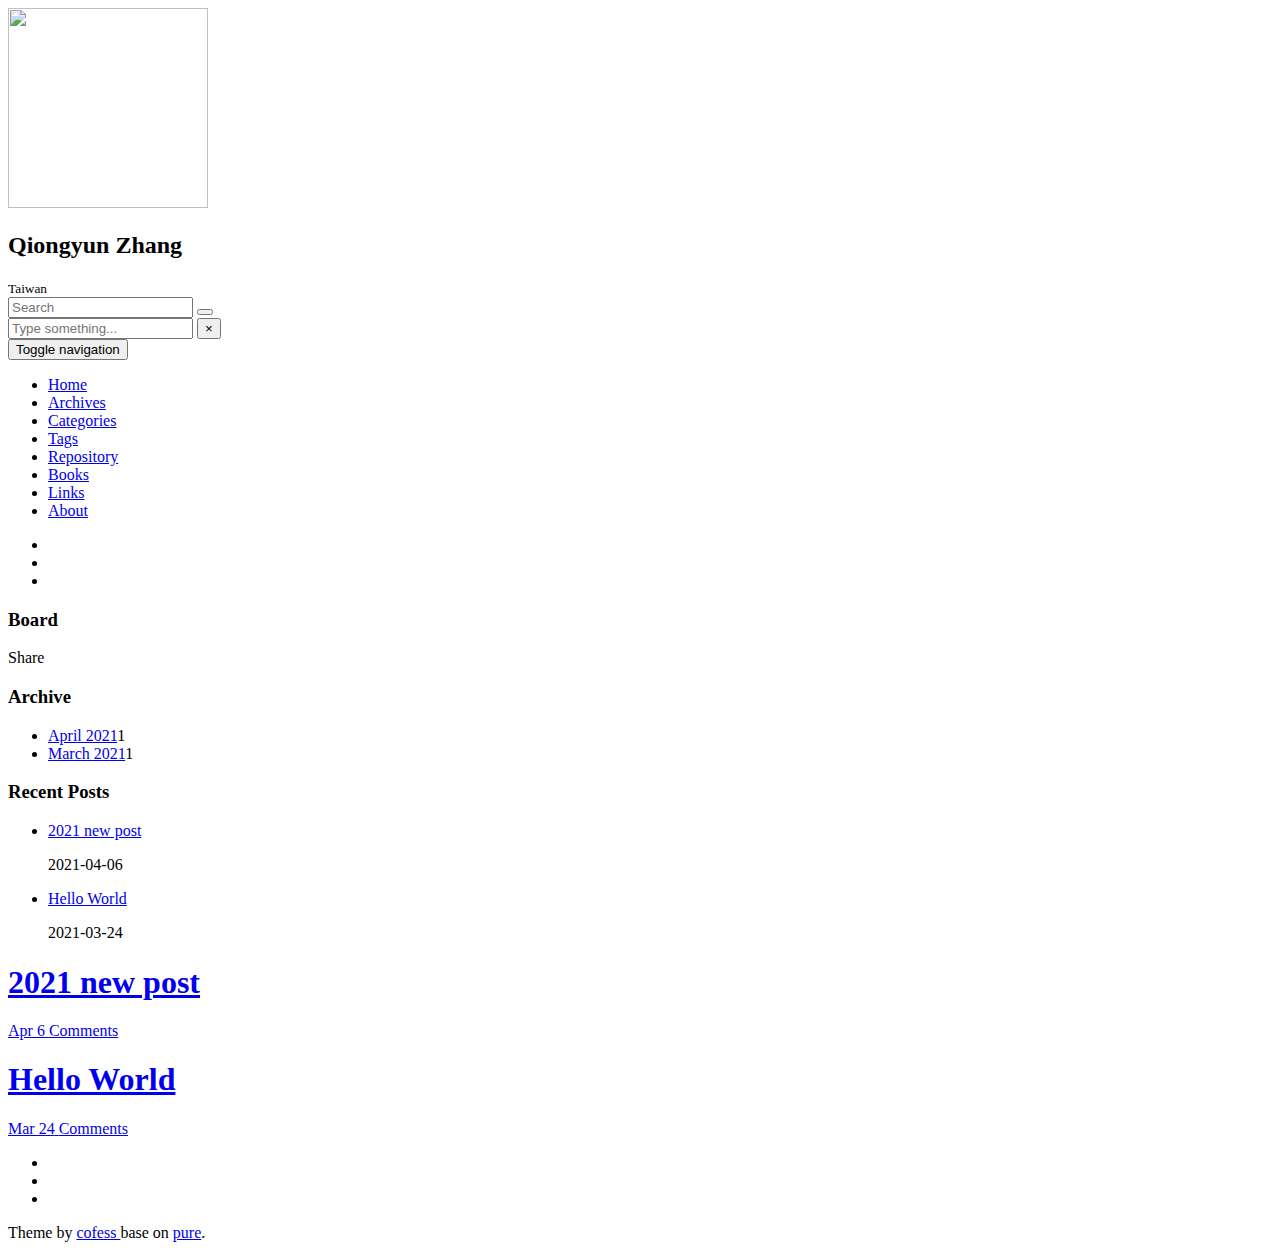
==== index.html @ cc6e1103 "Site updated: 2021-04-06 17:53:19" ====
<!DOCTYPE html>
<html lang=en>
<head>
  <meta charset="utf-8">
  
  <meta http-equiv="X-UA-Compatible" content="IE=edge,chrome=1">
  <meta name="viewport" content="width=device-width, initial-scale=1, maximum-scale=1, minimum-scale=1, user-scalable=no, minimal-ui">
  <meta name="renderer" content="webkit">
  <meta http-equiv="Cache-Control" content="no-transform" />
  <meta http-equiv="Cache-Control" content="no-siteapp" />
  <meta name="apple-mobile-web-app-capable" content="yes">
  <meta name="apple-mobile-web-app-status-bar-style" content="black">
  <meta name="format-detection" content="telephone=no,email=no,adress=no">
  <!-- Color theme for statusbar -->
  <meta name="theme-color" content="#000000" />
  <!-- 强制页面在当前窗口以独立页面显示,防止别人在框架里调用页面 -->
  <meta http-equiv="window-target" content="_top" />
  
  
  <title>hexo</title>
  <meta property="og:type" content="website">
<meta property="og:title" content="Hexo">
<meta property="og:url" content="https://github.com/Todoorno/Todoorno.github.io/index.html">
<meta property="og:site_name" content="Hexo">
<meta property="og:locale" content="en_US">
<meta property="article:author" content="John Doe">
<meta name="twitter:card" content="summary">
  <!-- Canonical links -->
  <link rel="canonical" href="https://github.com/Todoorno/Todoorno.github.io/index.html">
  
    <link rel="alternate" href="/atom.xml" title="Hexo" type="application/atom+xml">
  
  
    <link rel="icon" href="/favicon.png" type="image/x-icon">
  
  
<link rel="stylesheet" href="/Todoorno/Todoorno.github.io/css/style.css">

  
  
  
  
<meta name="generator" content="Hexo 5.4.0"></head>


<body class="main-center" itemscope itemtype="http://schema.org/WebPage">
  <header class="header" itemscope itemtype="http://schema.org/WPHeader">
  <div class="slimContent">
    <div class="navbar-header">
      
      
      <div class="profile-block text-center">
        <a id="avatar" href="https://github.com/Todoorno" target="_blank">
          <img class="img-circle img-rotate" src="/Todoorno/Todoorno.github.io/images/avatar.jpg" width="200" height="200">
        </a>
        <h2 id="name" class="hidden-xs hidden-sm">Qiongyun Zhang</h2>
        <h3 id="title" class="hidden-xs hidden-sm hidden-md"></h3>
        <small id="location" class="text-muted hidden-xs hidden-sm"><i class="icon icon-map-marker"></i> Taiwan</small>
      </div>
      
      <div class="search" id="search-form-wrap">

    <form class="search-form sidebar-form">
        <div class="input-group">
            <input type="text" class="search-form-input form-control" placeholder="Search" />
            <span class="input-group-btn">
                <button type="submit" class="search-form-submit btn btn-flat" onclick="return false;"><i class="icon icon-search"></i></button>
            </span>
        </div>
    </form>
    <div class="ins-search">
  <div class="ins-search-mask"></div>
  <div class="ins-search-container">
    <div class="ins-input-wrapper">
      <input type="text" class="ins-search-input" placeholder="Type something..." x-webkit-speech />
      <button type="button" class="close ins-close ins-selectable" data-dismiss="modal" aria-label="Close"><span aria-hidden="true">×</span></button>
    </div>
    <div class="ins-section-wrapper">
      <div class="ins-section-container"></div>
    </div>
  </div>
</div>


</div>
      <button class="navbar-toggle collapsed" type="button" data-toggle="collapse" data-target="#main-navbar" aria-controls="main-navbar" aria-expanded="false">
        <span class="sr-only">Toggle navigation</span>
        <span class="icon-bar"></span>
        <span class="icon-bar"></span>
        <span class="icon-bar"></span>
      </button>
    </div>
    <nav id="main-navbar" class="collapse navbar-collapse" itemscope itemtype="http://schema.org/SiteNavigationElement" role="navigation">
      <ul class="nav navbar-nav main-nav ">
        
        
        <li class="menu-item menu-item-home">
          <a href="/Todoorno/Todoorno.github.io/.">
            
            <i class="icon icon-home-fill"></i>
            
            <span class="menu-title">Home</span>
          </a>
        </li>
        
        
        <li class="menu-item menu-item-archives">
          <a href="/Todoorno/Todoorno.github.io/archives">
            
            <i class="icon icon-archives-fill"></i>
            
            <span class="menu-title">Archives</span>
          </a>
        </li>
        
        
        <li class="menu-item menu-item-categories">
          <a href="/Todoorno/Todoorno.github.io/categories">
            
            <i class="icon icon-folder"></i>
            
            <span class="menu-title">Categories</span>
          </a>
        </li>
        
        
        <li class="menu-item menu-item-tags">
          <a href="/Todoorno/Todoorno.github.io/tags">
            
            <i class="icon icon-tags"></i>
            
            <span class="menu-title">Tags</span>
          </a>
        </li>
        
        
        <li class="menu-item menu-item-repository">
          <a href="/Todoorno/Todoorno.github.io/repository">
            
            <i class="icon icon-project"></i>
            
            <span class="menu-title">Repository</span>
          </a>
        </li>
        
        
        <li class="menu-item menu-item-books">
          <a href="/Todoorno/Todoorno.github.io/books">
            
            <i class="icon icon-book-fill"></i>
            
            <span class="menu-title">Books</span>
          </a>
        </li>
        
        
        <li class="menu-item menu-item-links">
          <a href="/Todoorno/Todoorno.github.io/links">
            
            <i class="icon icon-friendship"></i>
            
            <span class="menu-title">Links</span>
          </a>
        </li>
        
        
        <li class="menu-item menu-item-about">
          <a href="/Todoorno/Todoorno.github.io/about">
            
            <i class="icon icon-cup-fill"></i>
            
            <span class="menu-title">About</span>
          </a>
        </li>
        
      </ul>
      
	
    <ul class="social-links">
    	
        <li><a href="https://github.com/Todoorno" target="_blank" title="Github" data-toggle=tooltip data-placement=top><i class="icon icon-github"></i></a></li>
        
        <li><a href="https://twitter.com" target="_blank" title="Twitter" data-toggle=tooltip data-placement=top><i class="icon icon-twitter"></i></a></li>
        
        <li><a href="/Todoorno/Todoorno.github.io/atom.xml" target="_blank" title="Rss" data-toggle=tooltip data-placement=top><i class="icon icon-rss"></i></a></li>
        
    </ul>

    </nav>
  </div>
</header>

  
    <aside class="sidebar" itemscope itemtype="http://schema.org/WPSideBar">
  <div class="slimContent">
    
      <div class="widget">
    <h3 class="widget-title">Board</h3>
    <div class="widget-body">
        <div id="board">
            <div class="content">
                <p>Share</p>
            </div>
        </div>
    </div>
</div>

    
      

    
      

    
      
    
      
  <div class="widget">
    <h3 class="widget-title">Archive</h3>
    <div class="widget-body">
      <ul class="archive-list"><li class="archive-list-item"><a class="archive-list-link" href="/Todoorno/Todoorno.github.io/archives/2021/04/">April 2021</a><span class="archive-list-count">1</span></li><li class="archive-list-item"><a class="archive-list-link" href="/Todoorno/Todoorno.github.io/archives/2021/03/">March 2021</a><span class="archive-list-count">1</span></li></ul>
    </div>
  </div>


    
      
  <div class="widget">
    <h3 class="widget-title">Recent Posts</h3>
    <div class="widget-body">
      <ul class="recent-post-list list-unstyled no-thumbnail">
        
          <li>
            
            <div class="item-inner">
              <p class="item-category">
                
              </p>
              <p class="item-title">
                <a href="/Todoorno/Todoorno.github.io/2021/04/06/2021-new-post/" class="title">2021 new post</a>
              </p>
              <p class="item-date">
                <time datetime="2021-04-06T09:10:55.000Z" itemprop="datePublished">2021-04-06</time>
              </p>
            </div>
          </li>
          
          <li>
            
            <div class="item-inner">
              <p class="item-category">
                
              </p>
              <p class="item-title">
                <a href="/Todoorno/Todoorno.github.io/2021/03/24/hello-world/" class="title">Hello World</a>
              </p>
              <p class="item-date">
                <time datetime="2021-03-24T08:56:22.439Z" itemprop="datePublished">2021-03-24</time>
              </p>
            </div>
          </li>
          
      </ul>
    </div>
  </div>
  

    
  </div>
</aside>

  
  <main class="main" role="main">
  
  <div class="content article-list">
    
      <article class="article article-type-post" itemscope itemtype="http://schema.org/BlogPosting">
  <div class="article-header">
    
  
    <h1 itemprop="name">
      <a class="article-title" href="/Todoorno/Todoorno.github.io/2021/04/06/2021-new-post/">2021 new post</a>
    </h1>
  

  </div>
  
  <p class="article-meta">
    <span class="article-date">
    <i class="icon icon-calendar-check"></i>
	<a href="/Todoorno/Todoorno.github.io/2021/04/06/2021-new-post/" class="article-date">
	  <time datetime="2021-04-06T09:10:55.000Z" itemprop="datePublished">Apr 6</time>
	</a>
</span>
    
    

    <span class="post-comment"><i class="icon icon-comment"></i> <a href="/Todoorno/Todoorno.github.io/2021/04/06/2021-new-post/#comments" class="article-comment-link">Comments</a></span>
    
  </p>
</article>

    
      <article class="article article-type-post" itemscope itemtype="http://schema.org/BlogPosting">
  <div class="article-header">
    
  
    <h1 itemprop="name">
      <a class="article-title" href="/Todoorno/Todoorno.github.io/2021/03/24/hello-world/">Hello World</a>
    </h1>
  

  </div>
  
  <p class="article-meta">
    <span class="article-date">
    <i class="icon icon-calendar-check"></i>
	<a href="/Todoorno/Todoorno.github.io/2021/03/24/hello-world/" class="article-date">
	  <time datetime="2021-03-24T08:56:22.439Z" itemprop="datePublished">Mar 24</time>
	</a>
</span>
    
    

    <span class="post-comment"><i class="icon icon-comment"></i> <a href="/Todoorno/Todoorno.github.io/2021/03/24/hello-world/#comments" class="article-comment-link">Comments</a></span>
    
  </p>
</article>

    
  </div>

   
</main>

  <footer class="footer" itemscope itemtype="http://schema.org/WPFooter">
	
	
    <ul class="social-links">
    	
        <li><a href="https://github.com/Todoorno" target="_blank" title="Github" data-toggle=tooltip data-placement=top><i class="icon icon-github"></i></a></li>
        
        <li><a href="https://twitter.com" target="_blank" title="Twitter" data-toggle=tooltip data-placement=top><i class="icon icon-twitter"></i></a></li>
        
        <li><a href="/Todoorno/Todoorno.github.io/atom.xml" target="_blank" title="Rss" data-toggle=tooltip data-placement=top><i class="icon icon-rss"></i></a></li>
        
    </ul>

    <div class="copyright">
    	
        <div class="publishby">
        	Theme by <a href="https://github.com/cofess" target="_blank"> cofess </a>base on <a href="https://github.com/cofess/hexo-theme-pure" target="_blank">pure</a>.
        </div>
    </div>
</footer>
  <script src="//cdn.jsdelivr.net/npm/jquery@1.12.4/dist/jquery.min.js"></script>
<script>
window.jQuery || document.write('<script src="js/jquery.min.js"><\/script>')
</script>

<script src="/Todoorno/Todoorno.github.io/js/plugin.min.js"></script>


<script src="/Todoorno/Todoorno.github.io/js/application.js"></script>


    <script>
(function (window) {
    var INSIGHT_CONFIG = {
        TRANSLATION: {
            POSTS: 'Posts',
            PAGES: 'Pages',
            CATEGORIES: 'Categories',
            TAGS: 'Tags',
            UNTITLED: '(Untitled)',
        },
        ROOT_URL: '/Todoorno/Todoorno.github.io/',
        CONTENT_URL: '/Todoorno/Todoorno.github.io/content.json',
    };
    window.INSIGHT_CONFIG = INSIGHT_CONFIG;
})(window);
</script>

<script src="/Todoorno/Todoorno.github.io/js/insight.js"></script>






   









</body>
</html>
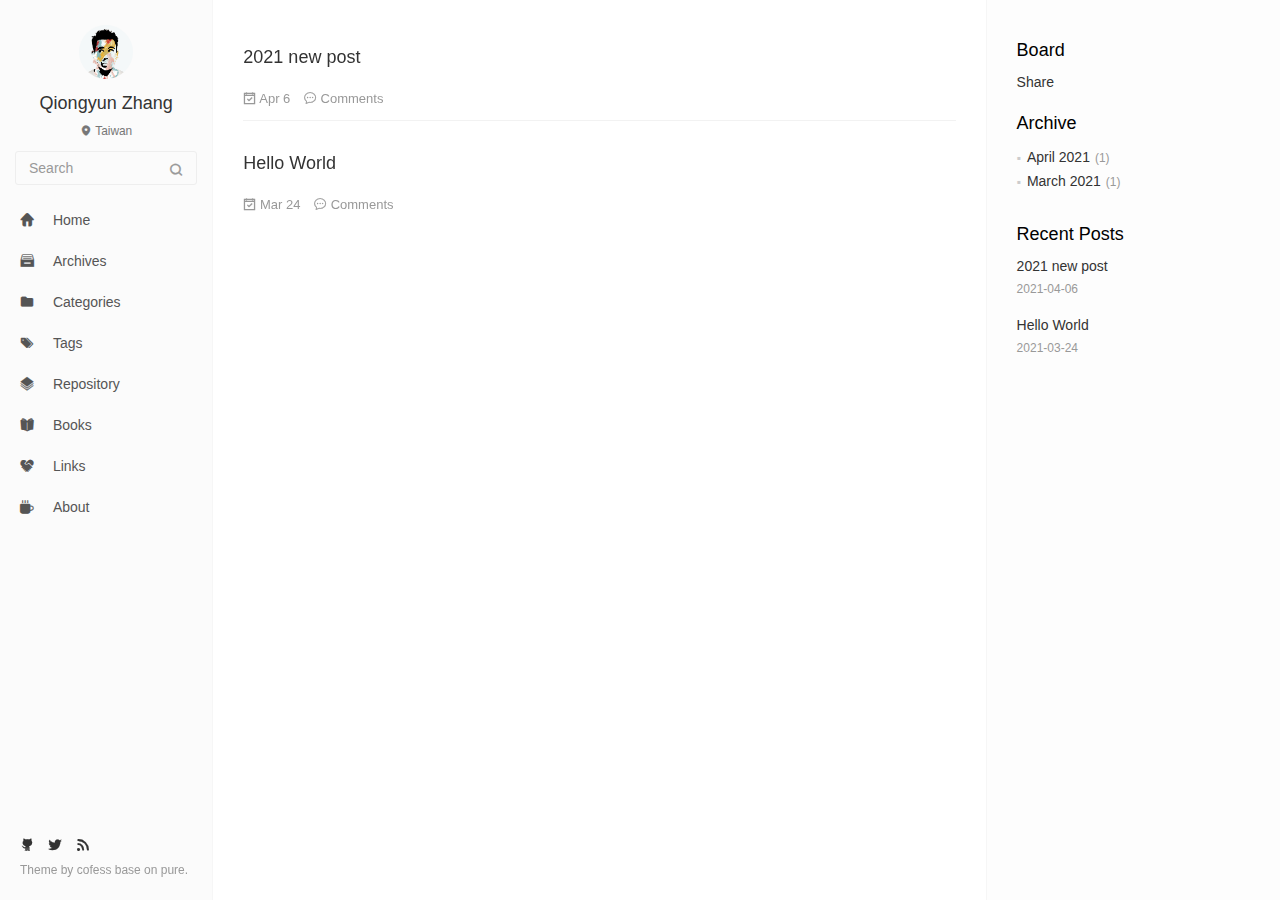
==== commit 1709afc2: "Site updated: 2021-04-06 18:18:44" ====
--- a/index.html
+++ b/index.html
@@ -20,13 +20,13 @@
   <title>hexo</title>
   <meta property="og:type" content="website">
 <meta property="og:title" content="Hexo">
-<meta property="og:url" content="https://github.com/Todoorno/Todoorno.github.io/index.html">
+<meta property="og:url" content="https://todoorno.github.io/index.html">
 <meta property="og:site_name" content="Hexo">
 <meta property="og:locale" content="en_US">
 <meta property="article:author" content="John Doe">
 <meta name="twitter:card" content="summary">
   <!-- Canonical links -->
-  <link rel="canonical" href="https://github.com/Todoorno/Todoorno.github.io/index.html">
+  <link rel="canonical" href="https://todoorno.github.io/index.html">
   
     <link rel="alternate" href="/atom.xml" title="Hexo" type="application/atom+xml">
   
@@ -34,7 +34,7 @@
     <link rel="icon" href="/favicon.png" type="image/x-icon">
   
   
-<link rel="stylesheet" href="/Todoorno/Todoorno.github.io/css/style.css">
+<link rel="stylesheet" href="/css/style.css">
 
   
   
@@ -51,7 +51,7 @@
       
       <div class="profile-block text-center">
         <a id="avatar" href="https://github.com/Todoorno" target="_blank">
-          <img class="img-circle img-rotate" src="/Todoorno/Todoorno.github.io/images/avatar.jpg" width="200" height="200">
+          <img class="img-circle img-rotate" src="/images/avatar.jpg" width="200" height="200">
         </a>
         <h2 id="name" class="hidden-xs hidden-sm">Qiongyun Zhang</h2>
         <h3 id="title" class="hidden-xs hidden-sm hidden-md"></h3>
@@ -95,7 +95,7 @@
         
         
         <li class="menu-item menu-item-home">
-          <a href="/Todoorno/Todoorno.github.io/.">
+          <a href="/.">
             
             <i class="icon icon-home-fill"></i>
             
@@ -105,7 +105,7 @@
         
         
         <li class="menu-item menu-item-archives">
-          <a href="/Todoorno/Todoorno.github.io/archives">
+          <a href="/archives">
             
             <i class="icon icon-archives-fill"></i>
             
@@ -115,7 +115,7 @@
         
         
         <li class="menu-item menu-item-categories">
-          <a href="/Todoorno/Todoorno.github.io/categories">
+          <a href="/categories">
             
             <i class="icon icon-folder"></i>
             
@@ -125,7 +125,7 @@
         
         
         <li class="menu-item menu-item-tags">
-          <a href="/Todoorno/Todoorno.github.io/tags">
+          <a href="/tags">
             
             <i class="icon icon-tags"></i>
             
@@ -135,7 +135,7 @@
         
         
         <li class="menu-item menu-item-repository">
-          <a href="/Todoorno/Todoorno.github.io/repository">
+          <a href="/repository">
             
             <i class="icon icon-project"></i>
             
@@ -145,7 +145,7 @@
         
         
         <li class="menu-item menu-item-books">
-          <a href="/Todoorno/Todoorno.github.io/books">
+          <a href="/books">
             
             <i class="icon icon-book-fill"></i>
             
@@ -155,7 +155,7 @@
         
         
         <li class="menu-item menu-item-links">
-          <a href="/Todoorno/Todoorno.github.io/links">
+          <a href="/links">
             
             <i class="icon icon-friendship"></i>
             
@@ -165,7 +165,7 @@
         
         
         <li class="menu-item menu-item-about">
-          <a href="/Todoorno/Todoorno.github.io/about">
+          <a href="/about">
             
             <i class="icon icon-cup-fill"></i>
             
@@ -182,7 +182,7 @@
         
         <li><a href="https://twitter.com" target="_blank" title="Twitter" data-toggle=tooltip data-placement=top><i class="icon icon-twitter"></i></a></li>
         
-        <li><a href="/Todoorno/Todoorno.github.io/atom.xml" target="_blank" title="Rss" data-toggle=tooltip data-placement=top><i class="icon icon-rss"></i></a></li>
+        <li><a href="/atom.xml" target="_blank" title="Rss" data-toggle=tooltip data-placement=top><i class="icon icon-rss"></i></a></li>
         
     </ul>
 
@@ -218,7 +218,7 @@
   <div class="widget">
     <h3 class="widget-title">Archive</h3>
     <div class="widget-body">
-      <ul class="archive-list"><li class="archive-list-item"><a class="archive-list-link" href="/Todoorno/Todoorno.github.io/archives/2021/04/">April 2021</a><span class="archive-list-count">1</span></li><li class="archive-list-item"><a class="archive-list-link" href="/Todoorno/Todoorno.github.io/archives/2021/03/">March 2021</a><span class="archive-list-count">1</span></li></ul>
+      <ul class="archive-list"><li class="archive-list-item"><a class="archive-list-link" href="/archives/2021/04/">April 2021</a><span class="archive-list-count">1</span></li><li class="archive-list-item"><a class="archive-list-link" href="/archives/2021/03/">March 2021</a><span class="archive-list-count">1</span></li></ul>
     </div>
   </div>
 
@@ -237,7 +237,7 @@
                 
               </p>
               <p class="item-title">
-                <a href="/Todoorno/Todoorno.github.io/2021/04/06/2021-new-post/" class="title">2021 new post</a>
+                <a href="/2021/04/06/2021-new-post/" class="title">2021 new post</a>
               </p>
               <p class="item-date">
                 <time datetime="2021-04-06T09:10:55.000Z" itemprop="datePublished">2021-04-06</time>
@@ -252,7 +252,7 @@
                 
               </p>
               <p class="item-title">
-                <a href="/Todoorno/Todoorno.github.io/2021/03/24/hello-world/" class="title">Hello World</a>
+                <a href="/2021/03/24/hello-world/" class="title">Hello World</a>
               </p>
               <p class="item-date">
                 <time datetime="2021-03-24T08:56:22.439Z" itemprop="datePublished">2021-03-24</time>
@@ -279,7 +279,7 @@
     
   
     <h1 itemprop="name">
-      <a class="article-title" href="/Todoorno/Todoorno.github.io/2021/04/06/2021-new-post/">2021 new post</a>
+      <a class="article-title" href="/2021/04/06/2021-new-post/">2021 new post</a>
     </h1>
   
 
@@ -288,14 +288,14 @@
   <p class="article-meta">
     <span class="article-date">
     <i class="icon icon-calendar-check"></i>
-	<a href="/Todoorno/Todoorno.github.io/2021/04/06/2021-new-post/" class="article-date">
+	<a href="/2021/04/06/2021-new-post/" class="article-date">
 	  <time datetime="2021-04-06T09:10:55.000Z" itemprop="datePublished">Apr 6</time>
 	</a>
 </span>
     
     
 
-    <span class="post-comment"><i class="icon icon-comment"></i> <a href="/Todoorno/Todoorno.github.io/2021/04/06/2021-new-post/#comments" class="article-comment-link">Comments</a></span>
+    <span class="post-comment"><i class="icon icon-comment"></i> <a href="/2021/04/06/2021-new-post/#comments" class="article-comment-link">Comments</a></span>
     
   </p>
 </article>
@@ -306,7 +306,7 @@
     
   
     <h1 itemprop="name">
-      <a class="article-title" href="/Todoorno/Todoorno.github.io/2021/03/24/hello-world/">Hello World</a>
+      <a class="article-title" href="/2021/03/24/hello-world/">Hello World</a>
     </h1>
   
 
@@ -315,14 +315,14 @@
   <p class="article-meta">
     <span class="article-date">
     <i class="icon icon-calendar-check"></i>
-	<a href="/Todoorno/Todoorno.github.io/2021/03/24/hello-world/" class="article-date">
+	<a href="/2021/03/24/hello-world/" class="article-date">
 	  <time datetime="2021-03-24T08:56:22.439Z" itemprop="datePublished">Mar 24</time>
 	</a>
 </span>
     
     
 
-    <span class="post-comment"><i class="icon icon-comment"></i> <a href="/Todoorno/Todoorno.github.io/2021/03/24/hello-world/#comments" class="article-comment-link">Comments</a></span>
+    <span class="post-comment"><i class="icon icon-comment"></i> <a href="/2021/03/24/hello-world/#comments" class="article-comment-link">Comments</a></span>
     
   </p>
 </article>
@@ -342,7 +342,7 @@
         
         <li><a href="https://twitter.com" target="_blank" title="Twitter" data-toggle=tooltip data-placement=top><i class="icon icon-twitter"></i></a></li>
         
-        <li><a href="/Todoorno/Todoorno.github.io/atom.xml" target="_blank" title="Rss" data-toggle=tooltip data-placement=top><i class="icon icon-rss"></i></a></li>
+        <li><a href="/atom.xml" target="_blank" title="Rss" data-toggle=tooltip data-placement=top><i class="icon icon-rss"></i></a></li>
         
     </ul>
 
@@ -358,10 +358,10 @@
 window.jQuery || document.write('<script src="js/jquery.min.js"><\/script>')
 </script>
 
-<script src="/Todoorno/Todoorno.github.io/js/plugin.min.js"></script>
-
-
-<script src="/Todoorno/Todoorno.github.io/js/application.js"></script>
+<script src="/js/plugin.min.js"></script>
+
+
+<script src="/js/application.js"></script>
 
 
     <script>
@@ -374,14 +374,14 @@
             TAGS: 'Tags',
             UNTITLED: '(Untitled)',
         },
-        ROOT_URL: '/Todoorno/Todoorno.github.io/',
-        CONTENT_URL: '/Todoorno/Todoorno.github.io/content.json',
+        ROOT_URL: '/',
+        CONTENT_URL: '/content.json',
     };
     window.INSIGHT_CONFIG = INSIGHT_CONFIG;
 })(window);
 </script>
 
-<script src="/Todoorno/Todoorno.github.io/js/insight.js"></script>
+<script src="/js/insight.js"></script>
 
 
 
--- a/css/style.css
+++ b/css/style.css
@@ -0,0 +1,9210 @@
+@charset "UTF-8";
+
+/**
+ * global variables and mixins
+ */
+
+/**
+ * font family
+ */
+
+/**
+ * 
+ */
+
+/* Mixins */
+
+/**
+ * bootstrap
+ */
+
+/*!
+ * Bootstrap v3.3.7 (http://getbootstrap.com)
+ * Copyright 2011-2016 Twitter, Inc.
+ * Licensed under MIT (https://github.com/twbs/bootstrap/blob/master/LICENSE)
+ */
+
+/*! normalize.css v3.0.3 | MIT License | github.com/necolas/normalize.css */
+
+html {
+  font-family: sans-serif;
+  -ms-text-size-adjust: 100%;
+  -webkit-text-size-adjust: 100%;
+}
+
+body {
+  margin: 0;
+}
+
+article,
+aside,
+details,
+figcaption,
+figure,
+footer,
+header,
+hgroup,
+main,
+menu,
+nav,
+section,
+summary {
+  display: block;
+}
+
+audio,
+canvas,
+progress,
+video {
+  display: inline-block;
+  vertical-align: baseline;
+}
+
+audio:not([controls]) {
+  display: none;
+  height: 0;
+}
+
+[hidden],
+template {
+  display: none;
+}
+
+a {
+  background-color: transparent;
+}
+
+a:active,
+a:hover {
+  outline: 0;
+}
+
+abbr[title] {
+  border-bottom: 1px dotted;
+}
+
+b,
+strong {
+  font-weight: bold;
+}
+
+dfn {
+  font-style: italic;
+}
+
+h1 {
+  font-size: 2em;
+  margin: 0.67em 0;
+}
+
+mark {
+  background: #ff0;
+  color: #000;
+}
+
+small {
+  font-size: 80%;
+}
+
+sub,
+sup {
+  font-size: 75%;
+  line-height: 0;
+  position: relative;
+  vertical-align: baseline;
+}
+
+sup {
+  top: -0.5em;
+}
+
+sub {
+  bottom: -0.25em;
+}
+
+img {
+  border: 0;
+}
+
+svg:not(:root) {
+  overflow: hidden;
+}
+
+figure {
+  margin: 1em 40px;
+}
+
+hr {
+  -webkit-box-sizing: content-box;
+  box-sizing: content-box;
+  height: 0;
+}
+
+pre {
+  overflow: auto;
+}
+
+code,
+kbd,
+pre,
+samp {
+  font-family: monospace,monospace;
+  font-size: 1em;
+}
+
+button,
+input,
+optgroup,
+select,
+textarea {
+  color: inherit;
+  font: inherit;
+  margin: 0;
+}
+
+button {
+  overflow: visible;
+}
+
+button,
+select {
+  text-transform: none;
+}
+
+button,
+html input[type="button"],
+input[type="reset"],
+input[type="submit"] {
+  -webkit-appearance: button;
+  cursor: pointer;
+}
+
+button[disabled],
+html input[disabled] {
+  cursor: default;
+}
+
+button::-moz-focus-inner,
+input::-moz-focus-inner {
+  border: 0;
+  padding: 0;
+}
+
+input {
+  line-height: normal;
+}
+
+input[type="checkbox"],
+input[type="radio"] {
+  -webkit-box-sizing: border-box;
+  box-sizing: border-box;
+  padding: 0;
+}
+
+input[type="number"]::-webkit-inner-spin-button,
+input[type="number"]::-webkit-outer-spin-button {
+  height: auto;
+}
+
+input[type="search"] {
+  -webkit-appearance: textfield;
+  -webkit-box-sizing: content-box;
+  box-sizing: content-box;
+}
+
+input[type="search"]::-webkit-search-cancel-button,
+input[type="search"]::-webkit-search-decoration {
+  -webkit-appearance: none;
+}
+
+fieldset {
+  border: 1px solid #c0c0c0;
+  margin: 0 2px;
+  padding: 0.35em 0.625em 0.75em;
+}
+
+legend {
+  border: 0;
+  padding: 0;
+}
+
+textarea {
+  overflow: auto;
+}
+
+optgroup {
+  font-weight: bold;
+}
+
+table {
+  border-collapse: collapse;
+  border-spacing: 0;
+}
+
+td,
+th {
+  padding: 0;
+}
+
+/*! Source: https://github.com/h5bp/html5-boilerplate/blob/master/src/css/main.css */
+
+* {
+  -webkit-box-sizing: border-box;
+  box-sizing: border-box;
+}
+
+*:before,
+*:after {
+  -webkit-box-sizing: border-box;
+  box-sizing: border-box;
+}
+
+html {
+  font-size: 10px;
+  -webkit-tap-highlight-color: transparent;
+}
+
+input,
+button,
+select,
+textarea {
+  font-family: inherit;
+  font-size: inherit;
+  line-height: inherit;
+}
+
+a {
+  color: #2196f3;
+  text-decoration: none;
+}
+
+a:hover,
+a:focus {
+  color: #0a6ebd;
+  text-decoration: underline;
+}
+
+a:focus {
+  outline: 5px auto -webkit-focus-ring-color;
+  outline-offset: -2px;
+}
+
+figure {
+  margin: 0;
+}
+
+img {
+  vertical-align: middle;
+}
+
+.img-responsive {
+  display: block;
+  max-width: 100%;
+  height: auto;
+}
+
+.img-rounded {
+  border-radius: 6px;
+}
+
+.img-thumbnail {
+  padding: 4px;
+  line-height: 1.57143;
+  background-color: #fff;
+  border: 1px solid #ddd;
+  border-radius: 4px;
+  -webkit-transition: all 0.2s ease-in-out;
+  transition: all 0.2s ease-in-out;
+  display: inline-block;
+  max-width: 100%;
+  height: auto;
+}
+
+.img-circle {
+  border-radius: 50%;
+}
+
+hr {
+  margin-top: 21px;
+  margin-bottom: 21px;
+  border: 0;
+  border-top: 1px solid #eeeeee;
+}
+
+.sr-only {
+  position: absolute;
+  width: 1px;
+  height: 1px;
+  margin: -1px;
+  padding: 0;
+  overflow: hidden;
+  clip: rect(0, 0, 0, 0);
+  border: 0;
+}
+
+.sr-only-focusable:active,
+.sr-only-focusable:focus {
+  position: static;
+  width: auto;
+  height: auto;
+  margin: 0;
+  overflow: visible;
+  clip: auto;
+}
+
+[role="button"] {
+  cursor: pointer;
+}
+
+h1,
+h2,
+h3,
+h4,
+h5,
+h6,
+.h1,
+.h2,
+.h3,
+.h4,
+.h5,
+.h6 {
+  font-family: inherit;
+  font-weight: 500;
+  line-height: 1.1;
+  color: inherit;
+}
+
+h1 small,
+h1 .small,
+h2 small,
+h2 .small,
+h3 small,
+h3 .small,
+h4 small,
+h4 .small,
+h5 small,
+h5 .small,
+h6 small,
+h6 .small,
+.h1 small,
+.h1 .small,
+.h2 small,
+.h2 .small,
+.h3 small,
+.h3 .small,
+.h4 small,
+.h4 .small,
+.h5 small,
+.h5 .small,
+.h6 small,
+.h6 .small {
+  font-weight: normal;
+  line-height: 1;
+  color: #777777;
+}
+
+h1,
+.h1,
+h2,
+.h2,
+h3,
+.h3 {
+  margin-top: 21px;
+  margin-bottom: 10.5px;
+}
+
+h1 small,
+h1 .small,
+.h1 small,
+.h1 .small,
+h2 small,
+h2 .small,
+.h2 small,
+.h2 .small,
+h3 small,
+h3 .small,
+.h3 small,
+.h3 .small {
+  font-size: 65%;
+}
+
+h4,
+.h4,
+h5,
+.h5,
+h6,
+.h6 {
+  margin-top: 10.5px;
+  margin-bottom: 10.5px;
+}
+
+h4 small,
+h4 .small,
+.h4 small,
+.h4 .small,
+h5 small,
+h5 .small,
+.h5 small,
+.h5 .small,
+h6 small,
+h6 .small,
+.h6 small,
+.h6 .small {
+  font-size: 75%;
+}
+
+h1,
+.h1 {
+  font-size: 30px;
+}
+
+h2,
+.h2 {
+  font-size: 26px;
+}
+
+h3,
+.h3 {
+  font-size: 22px;
+}
+
+h4,
+.h4 {
+  font-size: 18px;
+}
+
+h5,
+.h5 {
+  font-size: 14px;
+}
+
+h6,
+.h6 {
+  font-size: 12px;
+}
+
+p {
+  margin: 0 0 10.5px;
+}
+
+.lead {
+  margin-bottom: 21px;
+  font-size: 16px;
+  font-weight: 300;
+  line-height: 1.4;
+}
+
+small,
+.small {
+  font-size: 85%;
+}
+
+mark,
+.mark {
+  background-color: #fcf8e3;
+  padding: .2em;
+}
+
+.text-left {
+  text-align: left;
+}
+
+.text-right {
+  text-align: right;
+}
+
+.text-center {
+  text-align: center;
+}
+
+.text-justify {
+  text-align: justify;
+}
+
+.text-nowrap {
+  white-space: nowrap;
+}
+
+.text-lowercase {
+  text-transform: lowercase;
+}
+
+.text-uppercase,
+.initialism {
+  text-transform: uppercase;
+}
+
+.text-capitalize {
+  text-transform: capitalize;
+}
+
+.text-muted {
+  color: #777777 !important;
+}
+
+.text-primary {
+  color: #2196f3;
+}
+
+a.text-primary:hover,
+a.text-primary:focus {
+  color: #0c7cd5;
+}
+
+.text-success {
+  color: #3c763d;
+}
+
+a.text-success:hover,
+a.text-success:focus {
+  color: #2b542c;
+}
+
+.text-info {
+  color: #31708f;
+}
+
+a.text-info:hover,
+a.text-info:focus {
+  color: #245269;
+}
+
+.text-warning {
+  color: #8a6d3b;
+}
+
+a.text-warning:hover,
+a.text-warning:focus {
+  color: #66512c;
+}
+
+.text-danger {
+  color: #a94442;
+}
+
+a.text-danger:hover,
+a.text-danger:focus {
+  color: #843534;
+}
+
+.bg-primary {
+  color: #fff;
+}
+
+.bg-primary {
+  background-color: #2196f3;
+}
+
+a.bg-primary:hover,
+a.bg-primary:focus {
+  background-color: #0c7cd5;
+}
+
+.bg-success {
+  background-color: #dff0d8;
+}
+
+a.bg-success:hover,
+a.bg-success:focus {
+  background-color: #c1e2b3;
+}
+
+.bg-info {
+  background-color: #d9edf7;
+}
+
+a.bg-info:hover,
+a.bg-info:focus {
+  background-color: #afd9ee;
+}
+
+.bg-warning {
+  background-color: #fcf8e3;
+}
+
+a.bg-warning:hover,
+a.bg-warning:focus {
+  background-color: #f7ecb5;
+}
+
+.bg-danger {
+  background-color: #f2dede;
+}
+
+a.bg-danger:hover,
+a.bg-danger:focus {
+  background-color: #e4b9b9;
+}
+
+.page-header {
+  padding-bottom: 9.5px;
+  margin: 42px 0 21px;
+  border-bottom: 1px solid #eeeeee;
+}
+
+ul,
+ol {
+  margin-top: 0;
+  margin-bottom: 10.5px;
+}
+
+ul ul,
+ul ol,
+ol ul,
+ol ol {
+  margin-bottom: 0;
+}
+
+.list-unstyled {
+  padding-left: 0;
+  list-style: none;
+}
+
+.list-inline {
+  padding-left: 0;
+  list-style: none;
+  margin-left: -5px;
+}
+
+.list-inline > li {
+  display: inline-block;
+  padding-left: 5px;
+  padding-right: 5px;
+}
+
+dl {
+  margin-top: 0;
+  margin-bottom: 21px;
+}
+
+dt,
+dd {
+  line-height: 1.57143;
+}
+
+dt {
+  font-weight: bold;
+}
+
+dd {
+  margin-left: 0;
+}
+
+.dl-horizontal dd:before,
+.dl-horizontal dd:after {
+  content: " ";
+  display: table;
+}
+
+.dl-horizontal dd:after {
+  clear: both;
+}
+
+abbr[title],
+abbr[data-original-title] {
+  cursor: help;
+  border-bottom: 1px dotted #777777;
+}
+
+.initialism {
+  font-size: 90%;
+}
+
+blockquote {
+  padding: 10.5px 16px;
+  margin: 0 0 21px;
+  border: 1px dotted #eeeeee;
+  border-left: 3px solid #eeeeee;
+  background-color: #fbfbfb;
+}
+
+blockquote p:last-child,
+blockquote ul:last-child,
+blockquote ol:last-child {
+  margin-bottom: 0;
+}
+
+blockquote footer,
+blockquote small,
+blockquote .small {
+  display: block;
+  font-size: 80%;
+  line-height: 1.57143;
+  color: #777777;
+}
+
+blockquote footer:before,
+blockquote small:before,
+blockquote .small:before {
+  content: '\2014 \00A0';
+}
+
+.blockquote-reverse,
+blockquote.pull-right {
+  padding-right: 15px;
+  padding-left: 0;
+  border-right: 5px solid #eeeeee;
+  border-left: 0;
+  text-align: right;
+}
+
+.blockquote-reverse footer:before,
+.blockquote-reverse small:before,
+.blockquote-reverse .small:before,
+blockquote.pull-right footer:before,
+blockquote.pull-right small:before,
+blockquote.pull-right .small:before {
+  content: '';
+}
+
+.blockquote-reverse footer:after,
+.blockquote-reverse small:after,
+.blockquote-reverse .small:after,
+blockquote.pull-right footer:after,
+blockquote.pull-right small:after,
+blockquote.pull-right .small:after {
+  content: '\00A0 \2014';
+}
+
+address {
+  margin-bottom: 21px;
+  font-style: normal;
+  line-height: 1.57143;
+}
+
+.container {
+  margin-right: auto;
+  margin-left: auto;
+  padding-left: 15px;
+  padding-right: 15px;
+}
+
+.container:before,
+.container:after {
+  content: " ";
+  display: table;
+}
+
+.container:after {
+  clear: both;
+}
+
+.container-fluid {
+  margin-right: auto;
+  margin-left: auto;
+  padding-left: 15px;
+  padding-right: 15px;
+}
+
+.container-fluid:before,
+.container-fluid:after {
+  content: " ";
+  display: table;
+}
+
+.container-fluid:after {
+  clear: both;
+}
+
+.row {
+  margin-left: -15px;
+  margin-right: -15px;
+}
+
+.row:before,
+.row:after {
+  content: " ";
+  display: table;
+}
+
+.row:after {
+  clear: both;
+}
+
+.col-xs-1,
+.col-sm-1,
+.col-md-1,
+.col-lg-1,
+.col-xs-2,
+.col-sm-2,
+.col-md-2,
+.col-lg-2,
+.col-xs-3,
+.col-sm-3,
+.col-md-3,
+.col-lg-3,
+.col-xs-4,
+.col-sm-4,
+.col-md-4,
+.col-lg-4,
+.col-xs-5,
+.col-sm-5,
+.col-md-5,
+.col-lg-5,
+.col-xs-6,
+.col-sm-6,
+.col-md-6,
+.col-lg-6,
+.col-xs-7,
+.col-sm-7,
+.col-md-7,
+.col-lg-7,
+.col-xs-8,
+.col-sm-8,
+.col-md-8,
+.col-lg-8,
+.col-xs-9,
+.col-sm-9,
+.col-md-9,
+.col-lg-9,
+.col-xs-10,
+.col-sm-10,
+.col-md-10,
+.col-lg-10,
+.col-xs-11,
+.col-sm-11,
+.col-md-11,
+.col-lg-11,
+.col-xs-12,
+.col-sm-12,
+.col-md-12,
+.col-lg-12 {
+  position: relative;
+  min-height: 1px;
+  padding-left: 15px;
+  padding-right: 15px;
+}
+
+.col-xs-1,
+.col-xs-2,
+.col-xs-3,
+.col-xs-4,
+.col-xs-5,
+.col-xs-6,
+.col-xs-7,
+.col-xs-8,
+.col-xs-9,
+.col-xs-10,
+.col-xs-11,
+.col-xs-12 {
+  float: left;
+}
+
+.col-xs-1 {
+  width: 8.33333%;
+}
+
+.col-xs-2 {
+  width: 16.66667%;
+}
+
+.col-xs-3 {
+  width: 25%;
+}
+
+.col-xs-4 {
+  width: 33.33333%;
+}
+
+.col-xs-5 {
+  width: 41.66667%;
+}
+
+.col-xs-6 {
+  width: 50%;
+}
+
+.col-xs-7 {
+  width: 58.33333%;
+}
+
+.col-xs-8 {
+  width: 66.66667%;
+}
+
+.col-xs-9 {
+  width: 75%;
+}
+
+.col-xs-10 {
+  width: 83.33333%;
+}
+
+.col-xs-11 {
+  width: 91.66667%;
+}
+
+.col-xs-12 {
+  width: 100%;
+}
+
+.col-xs-pull-0 {
+  right: auto;
+}
+
+.col-xs-pull-1 {
+  right: 8.33333%;
+}
+
+.col-xs-pull-2 {
+  right: 16.66667%;
+}
+
+.col-xs-pull-3 {
+  right: 25%;
+}
+
+.col-xs-pull-4 {
+  right: 33.33333%;
+}
+
+.col-xs-pull-5 {
+  right: 41.66667%;
+}
+
+.col-xs-pull-6 {
+  right: 50%;
+}
+
+.col-xs-pull-7 {
+  right: 58.33333%;
+}
+
+.col-xs-pull-8 {
+  right: 66.66667%;
+}
+
+.col-xs-pull-9 {
+  right: 75%;
+}
+
+.col-xs-pull-10 {
+  right: 83.33333%;
+}
+
+.col-xs-pull-11 {
+  right: 91.66667%;
+}
+
+.col-xs-pull-12 {
+  right: 100%;
+}
+
+.col-xs-push-0 {
+  left: auto;
+}
+
+.col-xs-push-1 {
+  left: 8.33333%;
+}
+
+.col-xs-push-2 {
+  left: 16.66667%;
+}
+
+.col-xs-push-3 {
+  left: 25%;
+}
+
+.col-xs-push-4 {
+  left: 33.33333%;
+}
+
+.col-xs-push-5 {
+  left: 41.66667%;
+}
+
+.col-xs-push-6 {
+  left: 50%;
+}
+
+.col-xs-push-7 {
+  left: 58.33333%;
+}
+
+.col-xs-push-8 {
+  left: 66.66667%;
+}
+
+.col-xs-push-9 {
+  left: 75%;
+}
+
+.col-xs-push-10 {
+  left: 83.33333%;
+}
+
+.col-xs-push-11 {
+  left: 91.66667%;
+}
+
+.col-xs-push-12 {
+  left: 100%;
+}
+
+.col-xs-offset-0 {
+  margin-left: 0%;
+}
+
+.col-xs-offset-1 {
+  margin-left: 8.33333%;
+}
+
+.col-xs-offset-2 {
+  margin-left: 16.66667%;
+}
+
+.col-xs-offset-3 {
+  margin-left: 25%;
+}
+
+.col-xs-offset-4 {
+  margin-left: 33.33333%;
+}
+
+.col-xs-offset-5 {
+  margin-left: 41.66667%;
+}
+
+.col-xs-offset-6 {
+  margin-left: 50%;
+}
+
+.col-xs-offset-7 {
+  margin-left: 58.33333%;
+}
+
+.col-xs-offset-8 {
+  margin-left: 66.66667%;
+}
+
+.col-xs-offset-9 {
+  margin-left: 75%;
+}
+
+.col-xs-offset-10 {
+  margin-left: 83.33333%;
+}
+
+.col-xs-offset-11 {
+  margin-left: 91.66667%;
+}
+
+.col-xs-offset-12 {
+  margin-left: 100%;
+}
+
+.btn {
+  display: inline-block;
+  margin-bottom: 0;
+  font-weight: normal;
+  text-align: center;
+  vertical-align: middle;
+  -ms-touch-action: manipulation;
+  touch-action: manipulation;
+  cursor: pointer;
+  background-image: none;
+  border: 1px solid transparent;
+  white-space: nowrap;
+  padding: 6px 12px;
+  font-size: 14px;
+  line-height: 1.57143;
+  border-radius: 4px;
+  -webkit-user-select: none;
+  -moz-user-select: none;
+  -ms-user-select: none;
+  user-select: none;
+}
+
+.btn:focus,
+.btn.focus,
+.btn:active:focus,
+.btn:active.focus,
+.btn.active:focus,
+.btn.active.focus {
+  outline: 5px auto -webkit-focus-ring-color;
+  outline-offset: -2px;
+}
+
+.btn:hover,
+.btn:focus,
+.btn.focus {
+  color: #333;
+  text-decoration: none;
+}
+
+.btn:active,
+.btn.active {
+  outline: 0;
+  background-image: none;
+  -webkit-box-shadow: inset 0 3px 5px rgba(0, 0, 0, 0.125);
+  box-shadow: inset 0 3px 5px rgba(0, 0, 0, 0.125);
+}
+
+.btn.disabled,
+.btn[disabled],
+fieldset[disabled] .btn {
+  cursor: not-allowed;
+  opacity: 0.65;
+  filter: alpha(opacity=65);
+  -webkit-box-shadow: none;
+  box-shadow: none;
+}
+
+a.btn.disabled,
+fieldset[disabled] a.btn {
+  pointer-events: none;
+}
+
+.btn-default {
+  color: #333;
+  background-color: #fff;
+  border-color: #ccc;
+}
+
+.btn-default:focus,
+.btn-default.focus {
+  color: #333;
+  background-color: #e6e6e6;
+  border-color: #8c8c8c;
+}
+
+.btn-default:hover {
+  color: #333;
+  background-color: #e6e6e6;
+  border-color: #adadad;
+}
+
+.btn-default:active,
+.btn-default.active,
+.open > .btn-default.dropdown-toggle {
+  color: #333;
+  background-color: #e6e6e6;
+  border-color: #adadad;
+}
+
+.btn-default:active:hover,
+.btn-default:active:focus,
+.btn-default:active.focus,
+.btn-default.active:hover,
+.btn-default.active:focus,
+.btn-default.active.focus,
+.open > .btn-default.dropdown-toggle:hover,
+.open > .btn-default.dropdown-toggle:focus,
+.open > .btn-default.dropdown-toggle.focus {
+  color: #333;
+  background-color: #d4d4d4;
+  border-color: #8c8c8c;
+}
+
+.btn-default:active,
+.btn-default.active,
+.open > .btn-default.dropdown-toggle {
+  background-image: none;
+}
+
+.btn-default.disabled:hover,
+.btn-default.disabled:focus,
+.btn-default.disabled.focus,
+.btn-default[disabled]:hover,
+.btn-default[disabled]:focus,
+.btn-default[disabled].focus,
+fieldset[disabled] .btn-default:hover,
+fieldset[disabled] .btn-default:focus,
+fieldset[disabled] .btn-default.focus {
+  background-color: #fff;
+  border-color: #ccc;
+}
+
+.btn-default .badge {
+  color: #fff;
+  background-color: #333;
+}
+
+.btn-primary {
+  color: #fff;
+  background-color: #2196f3;
+  border-color: #0d8aee;
+}
+
+.btn-primary:focus,
+.btn-primary.focus {
+  color: #fff;
+  background-color: #0c7cd5;
+  border-color: #064475;
+}
+
+.btn-primary:hover {
+  color: #fff;
+  background-color: #0c7cd5;
+  border-color: #0a68b4;
+}
+
+.btn-primary:active,
+.btn-primary.active,
+.open > .btn-primary.dropdown-toggle {
+  color: #fff;
+  background-color: #0c7cd5;
+  border-color: #0a68b4;
+}
+
+.btn-primary:active:hover,
+.btn-primary:active:focus,
+.btn-primary:active.focus,
+.btn-primary.active:hover,
+.btn-primary.active:focus,
+.btn-primary.active.focus,
+.open > .btn-primary.dropdown-toggle:hover,
+.open > .btn-primary.dropdown-toggle:focus,
+.open > .btn-primary.dropdown-toggle.focus {
+  color: #fff;
+  background-color: #0a68b4;
+  border-color: #064475;
+}
+
+.btn-primary:active,
+.btn-primary.active,
+.open > .btn-primary.dropdown-toggle {
+  background-image: none;
+}
+
+.btn-primary.disabled:hover,
+.btn-primary.disabled:focus,
+.btn-primary.disabled.focus,
+.btn-primary[disabled]:hover,
+.btn-primary[disabled]:focus,
+.btn-primary[disabled].focus,
+fieldset[disabled] .btn-primary:hover,
+fieldset[disabled] .btn-primary:focus,
+fieldset[disabled] .btn-primary.focus {
+  background-color: #2196f3;
+  border-color: #0d8aee;
+}
+
+.btn-primary .badge {
+  color: #2196f3;
+  background-color: #fff;
+}
+
+.btn-success {
+  color: #fff;
+  background-color: #5cb85c;
+  border-color: #4cae4c;
+}
+
+.btn-success:focus,
+.btn-success.focus {
+  color: #fff;
+  background-color: #449d44;
+  border-color: #255625;
+}
+
+.btn-success:hover {
+  color: #fff;
+  background-color: #449d44;
+  border-color: #398439;
+}
+
+.btn-success:active,
+.btn-success.active,
+.open > .btn-success.dropdown-toggle {
+  color: #fff;
+  background-color: #449d44;
+  border-color: #398439;
+}
+
+.btn-success:active:hover,
+.btn-success:active:focus,
+.btn-success:active.focus,
+.btn-success.active:hover,
+.btn-success.active:focus,
+.btn-success.active.focus,
+.open > .btn-success.dropdown-toggle:hover,
+.open > .btn-success.dropdown-toggle:focus,
+.open > .btn-success.dropdown-toggle.focus {
+  color: #fff;
+  background-color: #398439;
+  border-color: #255625;
+}
+
+.btn-success:active,
+.btn-success.active,
+.open > .btn-success.dropdown-toggle {
+  background-image: none;
+}
+
+.btn-success.disabled:hover,
+.btn-success.disabled:focus,
+.btn-success.disabled.focus,
+.btn-success[disabled]:hover,
+.btn-success[disabled]:focus,
+.btn-success[disabled].focus,
+fieldset[disabled] .btn-success:hover,
+fieldset[disabled] .btn-success:focus,
+fieldset[disabled] .btn-success.focus {
+  background-color: #5cb85c;
+  border-color: #4cae4c;
+}
+
+.btn-success .badge {
+  color: #5cb85c;
+  background-color: #fff;
+}
+
+.btn-info {
+  color: #fff;
+  background-color: #56CCF2;
+  border-color: #3ec5f0;
+}
+
+.btn-info:focus,
+.btn-info.focus {
+  color: #fff;
+  background-color: #27beee;
+  border-color: #0d7ea3;
+}
+
+.btn-info:hover {
+  color: #fff;
+  background-color: #27beee;
+  border-color: #11aee0;
+}
+
+.btn-info:active,
+.btn-info.active,
+.open > .btn-info.dropdown-toggle {
+  color: #fff;
+  background-color: #27beee;
+  border-color: #11aee0;
+}
+
+.btn-info:active:hover,
+.btn-info:active:focus,
+.btn-info:active.focus,
+.btn-info.active:hover,
+.btn-info.active:focus,
+.btn-info.active.focus,
+.open > .btn-info.dropdown-toggle:hover,
+.open > .btn-info.dropdown-toggle:focus,
+.open > .btn-info.dropdown-toggle.focus {
+  color: #fff;
+  background-color: #11aee0;
+  border-color: #0d7ea3;
+}
+
+.btn-info:active,
+.btn-info.active,
+.open > .btn-info.dropdown-toggle {
+  background-image: none;
+}
+
+.btn-info.disabled:hover,
+.btn-info.disabled:focus,
+.btn-info.disabled.focus,
+.btn-info[disabled]:hover,
+.btn-info[disabled]:focus,
+.btn-info[disabled].focus,
+fieldset[disabled] .btn-info:hover,
+fieldset[disabled] .btn-info:focus,
+fieldset[disabled] .btn-info.focus {
+  background-color: #56CCF2;
+  border-color: #3ec5f0;
+}
+
+.btn-info .badge {
+  color: #56CCF2;
+  background-color: #fff;
+}
+
+.btn-warning {
+  color: #fff;
+  background-color: #F09819;
+  border-color: #e18b0f;
+}
+
+.btn-warning:focus,
+.btn-warning.focus {
+  color: #fff;
+  background-color: #c97c0d;
+  border-color: #694107;
+}
+
+.btn-warning:hover {
+  color: #fff;
+  background-color: #c97c0d;
+  border-color: #a7670b;
+}
+
+.btn-warning:active,
+.btn-warning.active,
+.open > .btn-warning.dropdown-toggle {
+  color: #fff;
+  background-color: #c97c0d;
+  border-color: #a7670b;
+}
+
+.btn-warning:active:hover,
+.btn-warning:active:focus,
+.btn-warning:active.focus,
+.btn-warning.active:hover,
+.btn-warning.active:focus,
+.btn-warning.active.focus,
+.open > .btn-warning.dropdown-toggle:hover,
+.open > .btn-warning.dropdown-toggle:focus,
+.open > .btn-warning.dropdown-toggle.focus {
+  color: #fff;
+  background-color: #a7670b;
+  border-color: #694107;
+}
+
+.btn-warning:active,
+.btn-warning.active,
+.open > .btn-warning.dropdown-toggle {
+  background-image: none;
+}
+
+.btn-warning.disabled:hover,
+.btn-warning.disabled:focus,
+.btn-warning.disabled.focus,
+.btn-warning[disabled]:hover,
+.btn-warning[disabled]:focus,
+.btn-warning[disabled].focus,
+fieldset[disabled] .btn-warning:hover,
+fieldset[disabled] .btn-warning:focus,
+fieldset[disabled] .btn-warning.focus {
+  background-color: #F09819;
+  border-color: #e18b0f;
+}
+
+.btn-warning .badge {
+  color: #F09819;
+  background-color: #fff;
+}
+
+.btn-danger {
+  color: #fff;
+  background-color: #FF512F;
+  border-color: #ff3c16;
+}
+
+.btn-danger:focus,
+.btn-danger.focus {
+  color: #fff;
+  background-color: #fb2900;
+  border-color: #951800;
+}
+
+.btn-danger:hover {
+  color: #fff;
+  background-color: #fb2900;
+  border-color: #d72300;
+}
+
+.btn-danger:active,
+.btn-danger.active,
+.open > .btn-danger.dropdown-toggle {
+  color: #fff;
+  background-color: #fb2900;
+  border-color: #d72300;
+}
+
+.btn-danger:active:hover,
+.btn-danger:active:focus,
+.btn-danger:active.focus,
+.btn-danger.active:hover,
+.btn-danger.active:focus,
+.btn-danger.active.focus,
+.open > .btn-danger.dropdown-toggle:hover,
+.open > .btn-danger.dropdown-toggle:focus,
+.open > .btn-danger.dropdown-toggle.focus {
+  color: #fff;
+  background-color: #d72300;
+  border-color: #951800;
+}
+
+.btn-danger:active,
+.btn-danger.active,
+.open > .btn-danger.dropdown-toggle {
+  background-image: none;
+}
+
+.btn-danger.disabled:hover,
+.btn-danger.disabled:focus,
+.btn-danger.disabled.focus,
+.btn-danger[disabled]:hover,
+.btn-danger[disabled]:focus,
+.btn-danger[disabled].focus,
+fieldset[disabled] .btn-danger:hover,
+fieldset[disabled] .btn-danger:focus,
+fieldset[disabled] .btn-danger.focus {
+  background-color: #FF512F;
+  border-color: #ff3c16;
+}
+
+.btn-danger .badge {
+  color: #FF512F;
+  background-color: #fff;
+}
+
+.btn-link {
+  color: #2196f3;
+  font-weight: normal;
+  border-radius: 0;
+}
+
+.btn-link,
+.btn-link:active,
+.btn-link.active,
+.btn-link[disabled],
+fieldset[disabled] .btn-link {
+  background-color: transparent;
+  -webkit-box-shadow: none;
+  box-shadow: none;
+}
+
+.btn-link,
+.btn-link:hover,
+.btn-link:focus,
+.btn-link:active {
+  border-color: transparent;
+}
+
+.btn-link:hover,
+.btn-link:focus {
+  color: #0a6ebd;
+  text-decoration: underline;
+  background-color: transparent;
+}
+
+.btn-link[disabled]:hover,
+.btn-link[disabled]:focus,
+fieldset[disabled] .btn-link:hover,
+fieldset[disabled] .btn-link:focus {
+  color: #777777;
+  text-decoration: none;
+}
+
+.btn-lg {
+  padding: 10px 16px;
+  font-size: 18px;
+  line-height: 1.33333;
+  border-radius: 6px;
+}
+
+.btn-sm {
+  padding: 5px 10px;
+  font-size: 12px;
+  line-height: 1.5;
+  border-radius: 3px;
+}
+
+.btn-xs {
+  padding: 1px 5px;
+  font-size: 12px;
+  line-height: 1.5;
+  border-radius: 3px;
+}
+
+.btn-block {
+  display: block;
+  width: 100%;
+}
+
+.btn-block + .btn-block {
+  margin-top: 5px;
+}
+
+input[type="submit"].btn-block,
+input[type="reset"].btn-block,
+input[type="button"].btn-block {
+  width: 100%;
+}
+
+.fade {
+  opacity: 0;
+  -webkit-transition: opacity 0.15s linear;
+  transition: opacity 0.15s linear;
+}
+
+.fade.in {
+  opacity: 1;
+}
+
+.collapse {
+  display: none;
+}
+
+.collapse.in {
+  display: block;
+}
+
+tr.collapse.in {
+  display: table-row;
+}
+
+tbody.collapse.in {
+  display: table-row-group;
+}
+
+.collapsing {
+  position: relative;
+  height: 0;
+  overflow: hidden;
+  -webkit-transition-property: height,visibility;
+  transition-property: height,visibility;
+  -webkit-transition-duration: 0.35s;
+  transition-duration: 0.35s;
+  -webkit-transition-timing-function: ease;
+  transition-timing-function: ease;
+}
+
+.caret {
+  display: inline-block;
+  width: 0;
+  height: 0;
+  margin-left: 2px;
+  vertical-align: middle;
+  border-top: 4px dashed;
+  border-top: 4px solid \9;
+  border-right: 4px solid transparent;
+  border-left: 4px solid transparent;
+}
+
+.dropup,
+.dropdown {
+  position: relative;
+}
+
+.dropdown-toggle:focus {
+  outline: 0;
+}
+
+.dropdown-menu {
+  position: absolute;
+  top: 100%;
+  left: 0;
+  z-index: 1000;
+  display: none;
+  float: left;
+  min-width: 160px;
+  padding: 5px 0;
+  margin: 2px 0 0;
+  list-style: none;
+  font-size: 14px;
+  text-align: left;
+  background-color: #fff;
+  border: 1px solid #ccc;
+  border: 1px solid rgba(0, 0, 0, 0.15);
+  border-radius: 4px;
+  -webkit-box-shadow: 0 6px 12px rgba(0, 0, 0, 0.175);
+  box-shadow: 0 6px 12px rgba(0, 0, 0, 0.175);
+  background-clip: padding-box;
+}
+
+.dropdown-menu.pull-right {
+  right: 0;
+  left: auto;
+}
+
+.dropdown-menu .divider {
+  height: 1px;
+  margin: 9.5px 0;
+  overflow: hidden;
+  background-color: #e5e5e5;
+}
+
+.dropdown-menu > li > a {
+  display: block;
+  padding: 3px 20px;
+  clear: both;
+  font-weight: normal;
+  line-height: 1.57143;
+  color: #333333;
+  white-space: nowrap;
+}
+
+.dropdown-menu > li > a:hover,
+.dropdown-menu > li > a:focus {
+  text-decoration: none;
+  color: #262626;
+  background-color: #f5f5f5;
+}
+
+.dropdown-menu > .active > a,
+.dropdown-menu > .active > a:hover,
+.dropdown-menu > .active > a:focus {
+  color: #fff;
+  text-decoration: none;
+  outline: 0;
+  background-color: #2196f3;
+}
+
+.dropdown-menu > .disabled > a,
+.dropdown-menu > .disabled > a:hover,
+.dropdown-menu > .disabled > a:focus {
+  color: #777777;
+}
+
+.dropdown-menu > .disabled > a:hover,
+.dropdown-menu > .disabled > a:focus {
+  text-decoration: none;
+  background-color: transparent;
+  background-image: none;
+  filter: progid:DXImageTransform.Microsoft.gradient(enabled = false);
+  cursor: not-allowed;
+}
+
+.open > .dropdown-menu {
+  display: block;
+}
+
+.open > a {
+  outline: 0;
+}
+
+.dropdown-menu-right {
+  left: auto;
+  right: 0;
+}
+
+.dropdown-menu-left {
+  left: 0;
+  right: auto;
+}
+
+.dropdown-header {
+  display: block;
+  padding: 3px 20px;
+  font-size: 12px;
+  line-height: 1.57143;
+  color: #777777;
+  white-space: nowrap;
+}
+
+.dropdown-backdrop {
+  position: fixed;
+  left: 0;
+  right: 0;
+  bottom: 0;
+  top: 0;
+  z-index: 990;
+}
+
+.pull-right > .dropdown-menu {
+  right: 0;
+  left: auto;
+}
+
+.dropup .caret,
+.navbar-fixed-bottom .dropdown .caret {
+  border-top: 0;
+  border-bottom: 4px dashed;
+  border-bottom: 4px solid \9;
+  content: "";
+}
+
+.dropup .dropdown-menu,
+.navbar-fixed-bottom .dropdown .dropdown-menu {
+  top: auto;
+  bottom: 100%;
+  margin-bottom: 2px;
+}
+
+.input-group {
+  position: relative;
+  display: table;
+  border-collapse: separate;
+}
+
+.input-group[class*="col-"] {
+  float: none;
+  padding-left: 0;
+  padding-right: 0;
+}
+
+.input-group .form-control {
+  position: relative;
+  z-index: 2;
+  float: left;
+  width: 100%;
+  margin-bottom: 0;
+}
+
+.input-group .form-control:focus {
+  z-index: 3;
+}
+
+.input-group-addon,
+.input-group-btn,
+.input-group .form-control {
+  display: table-cell;
+}
+
+.input-group-addon:not(:first-child):not(:last-child),
+.input-group-btn:not(:first-child):not(:last-child),
+.input-group .form-control:not(:first-child):not(:last-child) {
+  border-radius: 0;
+}
+
+.input-group-addon,
+.input-group-btn {
+  width: 1%;
+  white-space: nowrap;
+  vertical-align: middle;
+}
+
+.input-group-addon {
+  padding: 6px 12px;
+  font-size: 14px;
+  font-weight: normal;
+  line-height: 1;
+  color: #555555;
+  text-align: center;
+  background-color: #eeeeee;
+  border: 1px solid #ccc;
+  border-radius: 4px;
+}
+
+.input-group-addon.input-sm,
+.input-group-sm > .input-group-addon,
+.input-group-sm > .input-group-btn > .input-group-addon.btn {
+  padding: 5px 10px;
+  font-size: 12px;
+  border-radius: 3px;
+}
+
+.input-group-addon.input-lg,
+.input-group-lg > .input-group-addon,
+.input-group-lg > .input-group-btn > .input-group-addon.btn {
+  padding: 10px 16px;
+  font-size: 18px;
+  border-radius: 6px;
+}
+
+.input-group-addon input[type="radio"],
+.input-group-addon input[type="checkbox"] {
+  margin-top: 0;
+}
+
+.input-group .form-control:first-child,
+.input-group-addon:first-child,
+.input-group-btn:first-child > .btn,
+.input-group-btn:first-child > .btn-group > .btn,
+.input-group-btn:first-child > .dropdown-toggle,
+.input-group-btn:last-child > .btn:not(:last-child):not(.dropdown-toggle),
+.input-group-btn:last-child > .btn-group:not(:last-child) > .btn {
+  border-bottom-right-radius: 0;
+  border-top-right-radius: 0;
+}
+
+.input-group-addon:first-child {
+  border-right: 0;
+}
+
+.input-group .form-control:last-child,
+.input-group-addon:last-child,
+.input-group-btn:last-child > .btn,
+.input-group-btn:last-child > .btn-group > .btn,
+.input-group-btn:last-child > .dropdown-toggle,
+.input-group-btn:first-child > .btn:not(:first-child),
+.input-group-btn:first-child > .btn-group:not(:first-child) > .btn {
+  border-bottom-left-radius: 0;
+  border-top-left-radius: 0;
+}
+
+.input-group-addon:last-child {
+  border-left: 0;
+}
+
+.input-group-btn {
+  position: relative;
+  font-size: 0;
+  white-space: nowrap;
+}
+
+.input-group-btn > .btn {
+  position: relative;
+}
+
+.input-group-btn > .btn + .btn {
+  margin-left: -1px;
+}
+
+.input-group-btn > .btn:hover,
+.input-group-btn > .btn:focus,
+.input-group-btn > .btn:active {
+  z-index: 2;
+}
+
+.input-group-btn:first-child > .btn,
+.input-group-btn:first-child > .btn-group {
+  margin-right: -1px;
+}
+
+.input-group-btn:last-child > .btn,
+.input-group-btn:last-child > .btn-group {
+  z-index: 2;
+  margin-left: -1px;
+}
+
+.nav {
+  margin-bottom: 0;
+  padding-left: 0;
+  list-style: none;
+}
+
+.nav:before,
+.nav:after {
+  content: " ";
+  display: table;
+}
+
+.nav:after {
+  clear: both;
+}
+
+.nav > li {
+  position: relative;
+  display: block;
+}
+
+.nav > li > a {
+  position: relative;
+  display: block;
+  padding: 10px 15px;
+}
+
+.nav > li > a:hover,
+.nav > li > a:focus {
+  text-decoration: none;
+  background-color: #eeeeee;
+}
+
+.nav > li.disabled > a {
+  color: #777777;
+}
+
+.nav > li.disabled > a:hover,
+.nav > li.disabled > a:focus {
+  color: #777777;
+  text-decoration: none;
+  background-color: transparent;
+  cursor: not-allowed;
+}
+
+.nav .open > a,
+.nav .open > a:hover,
+.nav .open > a:focus {
+  background-color: #eeeeee;
+  border-color: #2196f3;
+}
+
+.nav .nav-divider {
+  height: 1px;
+  margin: 9.5px 0;
+  overflow: hidden;
+  background-color: #e5e5e5;
+}
+
+.nav > li > a > img {
+  max-width: none;
+}
+
+.nav-tabs {
+  border-bottom: 1px solid #f2f2f2;
+}
+
+.nav-tabs > li {
+  float: left;
+  margin-bottom: -1px;
+}
+
+.nav-tabs > li > a {
+  margin-right: 2px;
+  line-height: 1.57143;
+  border: 1px solid transparent;
+  border-radius: 4px 4px 0 0;
+}
+
+.nav-tabs > li > a:hover {
+  border-color: #eeeeee #eeeeee #f2f2f2;
+}
+
+.nav-tabs > li.active > a,
+.nav-tabs > li.active > a:hover,
+.nav-tabs > li.active > a:focus {
+  color: #555555;
+  background-color: #fff;
+  border: 1px solid #f2f2f2;
+  border-bottom-color: transparent;
+  cursor: default;
+}
+
+.nav-pills > li {
+  float: left;
+}
+
+.nav-pills > li > a {
+  border-radius: 4px;
+}
+
+.nav-pills > li + li {
+  margin-left: 2px;
+}
+
+.nav-pills > li.active > a,
+.nav-pills > li.active > a:hover,
+.nav-pills > li.active > a:focus {
+  color: #fff;
+  background-color: #2196f3;
+}
+
+.nav-stacked > li {
+  float: none;
+}
+
+.nav-stacked > li + li {
+  margin-top: 2px;
+  margin-left: 0;
+}
+
+.nav-justified,
+.nav-tabs.nav-justified {
+  width: 100%;
+}
+
+.nav-justified > li,
+.nav-tabs.nav-justified > li {
+  float: none;
+}
+
+.nav-justified > li > a,
+.nav-tabs.nav-justified > li > a {
+  text-align: center;
+  margin-bottom: 5px;
+}
+
+.nav-justified > .dropdown .dropdown-menu {
+  top: auto;
+  left: auto;
+}
+
+.nav-tabs-justified,
+.nav-tabs.nav-justified {
+  border-bottom: 0;
+}
+
+.nav-tabs-justified > li > a,
+.nav-tabs.nav-justified > li > a {
+  margin-right: 0;
+  border-radius: 4px;
+}
+
+.nav-tabs-justified > .active > a,
+.nav-tabs.nav-justified > .active > a,
+.nav-tabs-justified > .active > a:hover,
+.nav-tabs.nav-justified > .active > a:hover,
+.nav-tabs-justified > .active > a:focus,
+.nav-tabs.nav-justified > .active > a:focus {
+  border: 1px solid #f2f2f2;
+}
+
+.tab-content > .tab-pane {
+  display: none;
+}
+
+.tab-content > .active {
+  display: block;
+}
+
+.nav-tabs .dropdown-menu {
+  margin-top: -1px;
+  border-top-right-radius: 0;
+  border-top-left-radius: 0;
+}
+
+.navbar {
+  position: relative;
+  min-height: 50px;
+  margin-bottom: 21px;
+  border: 1px solid transparent;
+}
+
+.navbar:before,
+.navbar:after {
+  content: " ";
+  display: table;
+}
+
+.navbar:after {
+  clear: both;
+}
+
+.navbar-header:before,
+.navbar-header:after {
+  content: " ";
+  display: table;
+}
+
+.navbar-header:after {
+  clear: both;
+}
+
+.navbar-collapse {
+  overflow-x: visible;
+  padding-right: 15px;
+  padding-left: 15px;
+  border-top: 1px solid transparent;
+  -webkit-box-shadow: inset 0 1px 0 rgba(255, 255, 255, 0.1);
+  box-shadow: inset 0 1px 0 rgba(255, 255, 255, 0.1);
+  -webkit-overflow-scrolling: touch;
+}
+
+.navbar-collapse:before,
+.navbar-collapse:after {
+  content: " ";
+  display: table;
+}
+
+.navbar-collapse:after {
+  clear: both;
+}
+
+.navbar-collapse.in {
+  overflow-y: auto;
+}
+
+.navbar-fixed-top .navbar-collapse,
+.navbar-fixed-bottom .navbar-collapse {
+  max-height: 340px;
+}
+
+.container > .navbar-header,
+.container > .navbar-collapse,
+.container-fluid > .navbar-header,
+.container-fluid > .navbar-collapse {
+  margin-right: -15px;
+  margin-left: -15px;
+}
+
+.navbar-static-top {
+  z-index: 1000;
+  border-width: 0 0 1px;
+}
+
+.navbar-fixed-top,
+.navbar-fixed-bottom {
+  position: fixed;
+  right: 0;
+  left: 0;
+  z-index: 1030;
+}
+
+.navbar-fixed-top {
+  top: 0;
+  border-width: 0 0 1px;
+}
+
+.navbar-fixed-bottom {
+  bottom: 0;
+  margin-bottom: 0;
+  border-width: 1px 0 0;
+}
+
+.navbar-brand {
+  float: left;
+  padding: 14.5px 15px;
+  font-size: 18px;
+  line-height: 21px;
+  height: 50px;
+}
+
+.navbar-brand:hover,
+.navbar-brand:focus {
+  text-decoration: none;
+}
+
+.navbar-brand > img {
+  display: block;
+}
+
+.navbar-toggle {
+  position: relative;
+  float: right;
+  margin-right: 15px;
+  padding: 10px 10px;
+  margin-top: 8px;
+  margin-bottom: 8px;
+  background-color: transparent;
+  background-image: none;
+  border: 1px solid transparent;
+  border-radius: 4px;
+}
+
+.navbar-toggle:focus {
+  outline: 0;
+}
+
+.navbar-toggle .icon-bar {
+  display: block;
+  width: 22px;
+  height: 2px;
+  border-radius: 1px;
+}
+
+.navbar-toggle .icon-bar + .icon-bar {
+  margin-top: 3px;
+}
+
+.navbar-nav {
+  margin: 7.25px -15px;
+}
+
+.navbar-nav > li > a {
+  padding-top: 10px;
+  padding-bottom: 10px;
+  line-height: 21px;
+}
+
+.navbar-form {
+  margin-left: -15px;
+  margin-right: -15px;
+  padding: 10px 15px;
+  border-top: 1px solid transparent;
+  border-bottom: 1px solid transparent;
+  -webkit-box-shadow: inset 0 1px 0 rgba(255, 255, 255, 0.1),0 1px 0 rgba(255, 255, 255, 0.1);
+  box-shadow: inset 0 1px 0 rgba(255, 255, 255, 0.1),0 1px 0 rgba(255, 255, 255, 0.1);
+  margin-top: 7.5px;
+  margin-bottom: 7.5px;
+}
+
+.navbar-nav > li > .dropdown-menu {
+  margin-top: 0;
+  border-top-right-radius: 0;
+  border-top-left-radius: 0;
+}
+
+.navbar-fixed-bottom .navbar-nav > li > .dropdown-menu {
+  margin-bottom: 0;
+  border-top-right-radius: 4px;
+  border-top-left-radius: 4px;
+  border-bottom-right-radius: 0;
+  border-bottom-left-radius: 0;
+}
+
+.navbar-btn {
+  margin-top: 7.5px;
+  margin-bottom: 7.5px;
+}
+
+.navbar-btn.btn-sm {
+  margin-top: 10px;
+  margin-bottom: 10px;
+}
+
+.navbar-btn.btn-xs {
+  margin-top: 14px;
+  margin-bottom: 14px;
+}
+
+.navbar-text {
+  margin-top: 14.5px;
+  margin-bottom: 14.5px;
+}
+
+.navbar-default {
+  background-color: #f8f8f8;
+  border-color: #e7e7e7;
+}
+
+.navbar-default .navbar-brand {
+  color: #777;
+}
+
+.navbar-default .navbar-brand:hover,
+.navbar-default .navbar-brand:focus {
+  color: #5e5e5e;
+  background-color: transparent;
+}
+
+.navbar-default .navbar-text {
+  color: #777;
+}
+
+.navbar-default .navbar-nav > li > a {
+  color: #777;
+}
+
+.navbar-default .navbar-nav > li > a:hover,
+.navbar-default .navbar-nav > li > a:focus {
+  color: #333;
+  background-color: transparent;
+}
+
+.navbar-default .navbar-nav > .active > a,
+.navbar-default .navbar-nav > .active > a:hover,
+.navbar-default .navbar-nav > .active > a:focus {
+  color: #555;
+  background-color: #e7e7e7;
+}
+
+.navbar-default .navbar-nav > .disabled > a,
+.navbar-default .navbar-nav > .disabled > a:hover,
+.navbar-default .navbar-nav > .disabled > a:focus {
+  color: #ccc;
+  background-color: transparent;
+}
+
+.navbar-default .navbar-toggle {
+  border-color: #ddd;
+}
+
+.navbar-default .navbar-toggle:hover,
+.navbar-default .navbar-toggle:focus {
+  background-color: #ddd;
+}
+
+.navbar-default .navbar-toggle .icon-bar {
+  background-color: #888;
+}
+
+.navbar-default .navbar-collapse,
+.navbar-default .navbar-form {
+  border-color: #e7e7e7;
+}
+
+.navbar-default .navbar-nav > .open > a,
+.navbar-default .navbar-nav > .open > a:hover,
+.navbar-default .navbar-nav > .open > a:focus {
+  background-color: #e7e7e7;
+  color: #555;
+}
+
+.navbar-default .navbar-link {
+  color: #777;
+}
+
+.navbar-default .navbar-link:hover {
+  color: #333;
+}
+
+.navbar-default .btn-link {
+  color: #777;
+}
+
+.navbar-default .btn-link:hover,
+.navbar-default .btn-link:focus {
+  color: #333;
+}
+
+.navbar-default .btn-link[disabled]:hover,
+.navbar-default .btn-link[disabled]:focus,
+fieldset[disabled] .navbar-default .btn-link:hover,
+fieldset[disabled] .navbar-default .btn-link:focus {
+  color: #ccc;
+}
+
+.navbar-inverse {
+  background-color: #222;
+  border-color: #090909;
+}
+
+.navbar-inverse .navbar-brand {
+  color: #9d9d9d;
+}
+
+.navbar-inverse .navbar-brand:hover,
+.navbar-inverse .navbar-brand:focus {
+  color: #fff;
+  background-color: transparent;
+}
+
+.navbar-inverse .navbar-text {
+  color: #9d9d9d;
+}
+
+.navbar-inverse .navbar-nav > li > a {
+  color: #9d9d9d;
+}
+
+.navbar-inverse .navbar-nav > li > a:hover,
+.navbar-inverse .navbar-nav > li > a:focus {
+  color: #fff;
+  background-color: transparent;
+}
+
+.navbar-inverse .navbar-nav > .active > a,
+.navbar-inverse .navbar-nav > .active > a:hover,
+.navbar-inverse .navbar-nav > .active > a:focus {
+  color: #fff;
+  background-color: #090909;
+}
+
+.navbar-inverse .navbar-nav > .disabled > a,
+.navbar-inverse .navbar-nav > .disabled > a:hover,
+.navbar-inverse .navbar-nav > .disabled > a:focus {
+  color: #444;
+  background-color: transparent;
+}
+
+.navbar-inverse .navbar-toggle {
+  border-color: #333;
+}
+
+.navbar-inverse .navbar-toggle:hover,
+.navbar-inverse .navbar-toggle:focus {
+  background-color: #333;
+}
+
+.navbar-inverse .navbar-toggle .icon-bar {
+  background-color: #fff;
+}
+
+.navbar-inverse .navbar-collapse,
+.navbar-inverse .navbar-form {
+  border-color: #101010;
+}
+
+.navbar-inverse .navbar-nav > .open > a,
+.navbar-inverse .navbar-nav > .open > a:hover,
+.navbar-inverse .navbar-nav > .open > a:focus {
+  background-color: #090909;
+  color: #fff;
+}
+
+.navbar-inverse .navbar-link {
+  color: #9d9d9d;
+}
+
+.navbar-inverse .navbar-link:hover {
+  color: #fff;
+}
+
+.navbar-inverse .btn-link {
+  color: #9d9d9d;
+}
+
+.navbar-inverse .btn-link:hover,
+.navbar-inverse .btn-link:focus {
+  color: #fff;
+}
+
+.navbar-inverse .btn-link[disabled]:hover,
+.navbar-inverse .btn-link[disabled]:focus,
+fieldset[disabled] .navbar-inverse .btn-link:hover,
+fieldset[disabled] .navbar-inverse .btn-link:focus {
+  color: #444;
+}
+
+.pager {
+  padding-left: 0;
+  margin: 21px 0;
+  list-style: none;
+  text-align: center;
+}
+
+.pager:before,
+.pager:after {
+  content: " ";
+  display: table;
+}
+
+.pager:after {
+  clear: both;
+}
+
+.pager li {
+  display: inline;
+}
+
+.pager li > a,
+.pager li > span {
+  display: inline-block;
+  padding: 5px 14px;
+  background-color: #fff;
+  border: 1px solid #ddd;
+  border-radius: 15px;
+}
+
+.pager li > a:hover,
+.pager li > a:focus {
+  text-decoration: none;
+  background-color: #eeeeee;
+}
+
+.pager .next > a,
+.pager .next > span {
+  float: right;
+}
+
+.pager .previous > a,
+.pager .previous > span {
+  float: left;
+}
+
+.pager .disabled > a,
+.pager .disabled > a:hover,
+.pager .disabled > a:focus,
+.pager .disabled > span {
+  color: #777777;
+  background-color: #fff;
+  cursor: not-allowed;
+}
+
+.badge {
+  display: inline-block;
+  min-width: 10px;
+  padding: 3px 7px;
+  font-size: 12px;
+  font-weight: bold;
+  color: #fff;
+  line-height: 1;
+  vertical-align: middle;
+  white-space: nowrap;
+  text-align: center;
+  background-color: #777777;
+  border-radius: 10px;
+}
+
+.badge:empty {
+  display: none;
+}
+
+.btn .badge {
+  position: relative;
+  top: -1px;
+}
+
+.btn-xs .badge,
+.btn-group-xs > .btn .badge {
+  top: 0;
+  padding: 1px 5px;
+}
+
+.list-group-item.active > .badge,
+.nav-pills > .active > a > .badge {
+  color: #2196f3;
+  background-color: #fff;
+}
+
+.list-group-item > .badge {
+  float: right;
+}
+
+.list-group-item > .badge + .badge {
+  margin-right: 5px;
+}
+
+.nav-pills > li > a > .badge {
+  margin-left: 3px;
+}
+
+a.badge:hover,
+a.badge:focus {
+  color: #fff;
+  text-decoration: none;
+  cursor: pointer;
+}
+
+.thumbnail {
+  display: block;
+  padding: 4px;
+  margin-bottom: 21px;
+  line-height: 1.57143;
+  background-color: #fff;
+  border: 1px solid #ddd;
+  border-radius: 4px;
+  -webkit-transition: border 0.2s ease-in-out;
+  transition: border 0.2s ease-in-out;
+}
+
+.thumbnail > img,
+.thumbnail a > img {
+  display: block;
+  max-width: 100%;
+  height: auto;
+  margin-left: auto;
+  margin-right: auto;
+}
+
+.thumbnail .caption {
+  padding: 9px;
+  color: #333333;
+}
+
+a.thumbnail:hover,
+a.thumbnail:focus,
+a.thumbnail.active {
+  border-color: #2196f3;
+}
+
+.media {
+  margin-top: 15px;
+}
+
+.media:first-child {
+  margin-top: 0;
+}
+
+.media,
+.media-body {
+  zoom: 1;
+  overflow: hidden;
+}
+
+.media-body {
+  width: 10000px;
+}
+
+.media-object {
+  display: block;
+}
+
+.media-object.img-thumbnail {
+  max-width: none;
+}
+
+.media-right,
+.media > .pull-right {
+  padding-left: 10px;
+}
+
+.media-left,
+.media > .pull-left {
+  padding-right: 10px;
+}
+
+.media-left,
+.media-right,
+.media-body {
+  display: table-cell;
+  vertical-align: top;
+}
+
+.media-middle {
+  vertical-align: middle;
+}
+
+.media-middle .media-left,
+.media-middle .media-right,
+.media-middle .media-body {
+  vertical-align: middle;
+}
+
+.media-bottom {
+  vertical-align: bottom;
+}
+
+.media-bottom .media-left,
+.media-bottom .media-right,
+.media-bottom .media-body {
+  vertical-align: bottom;
+}
+
+.media-heading {
+  margin-top: 0;
+  margin-bottom: 5px;
+}
+
+.media-list {
+  padding-left: 0;
+  list-style: none;
+}
+
+.embed-responsive {
+  position: relative;
+  display: block;
+  height: 0;
+  padding: 0;
+  overflow: hidden;
+}
+
+.embed-responsive .embed-responsive-item,
+.embed-responsive iframe,
+.embed-responsive embed,
+.embed-responsive object,
+.embed-responsive video {
+  position: absolute;
+  top: 0;
+  left: 0;
+  bottom: 0;
+  height: 100%;
+  width: 100%;
+  border: 0;
+}
+
+.embed-responsive-16by9 {
+  padding-bottom: 56.25%;
+}
+
+.embed-responsive-4by3 {
+  padding-bottom: 75%;
+}
+
+.well {
+  min-height: 20px;
+  padding: 19px;
+  margin-bottom: 20px;
+  background-color: #f5f5f5;
+  border: 1px solid #e3e3e3;
+  border-radius: 4px;
+  -webkit-box-shadow: inset 0 1px 1px rgba(0, 0, 0, 0.05);
+  box-shadow: inset 0 1px 1px rgba(0, 0, 0, 0.05);
+}
+
+.well blockquote {
+  border-color: #ddd;
+  border-color: rgba(0, 0, 0, 0.15);
+}
+
+.well-lg {
+  padding: 24px;
+  border-radius: 6px;
+}
+
+.well-sm {
+  padding: 9px;
+  border-radius: 3px;
+}
+
+.close {
+  float: right;
+  font-size: 24px;
+  line-height: 1;
+  color: #000;
+  text-shadow: 0 1px 0 #fff;
+  opacity: 0.2;
+  filter: alpha(opacity=20);
+}
+
+.close:hover,
+.close:focus {
+  color: #000;
+  text-decoration: none;
+  cursor: pointer;
+  opacity: 0.5;
+  filter: alpha(opacity=50);
+}
+
+button.close {
+  padding: 0;
+  cursor: pointer;
+  background: transparent;
+  border: 0;
+  -webkit-appearance: none;
+}
+
+.modal-open {
+  overflow: hidden;
+}
+
+.modal {
+  display: none;
+  overflow: hidden;
+  position: fixed;
+  top: 0;
+  right: 0;
+  bottom: 0;
+  left: 0;
+  z-index: 1050;
+  -webkit-overflow-scrolling: touch;
+  outline: 0;
+}
+
+.modal.fade .modal-dialog {
+  -webkit-transform: translate(0, -25%);
+  -ms-transform: translate(0, -25%);
+  transform: translate(0, -25%);
+  -webkit-transition: -webkit-transform 0.3s ease-out;
+  transition: -webkit-transform 0.3s ease-out;
+  transition: transform 0.3s ease-out;
+  transition: transform 0.3s ease-out,-webkit-transform 0.3s ease-out;
+}
+
+.modal.in .modal-dialog {
+  -webkit-transform: translate(0, 0);
+  -ms-transform: translate(0, 0);
+  transform: translate(0, 0);
+}
+
+.modal-open .modal {
+  overflow-x: hidden;
+  overflow-y: auto;
+}
+
+.modal-dialog {
+  position: relative;
+  width: auto;
+  margin: 10px;
+}
+
+.modal-content {
+  position: relative;
+  background-color: #fff;
+  border-radius: 6px;
+  -webkit-box-shadow: 0 3px 9px rgba(0, 0, 0, 0.05);
+  box-shadow: 0 3px 9px rgba(0, 0, 0, 0.05);
+  background-clip: padding-box;
+  outline: 0;
+}
+
+.modal-backdrop {
+  position: fixed;
+  top: 0;
+  right: 0;
+  bottom: 0;
+  left: 0;
+  z-index: 1040;
+  background-color: #000;
+}
+
+.modal-backdrop.fade {
+  opacity: 0;
+  filter: alpha(opacity=0);
+}
+
+.modal-backdrop.in {
+  opacity: 0.5;
+  filter: alpha(opacity=50);
+}
+
+.modal-header {
+  padding: 15px;
+  border-bottom: 1px solid #e5e5e5;
+}
+
+.modal-header:before,
+.modal-header:after {
+  content: " ";
+  display: table;
+}
+
+.modal-header:after {
+  clear: both;
+}
+
+.modal-header .close {
+  margin-top: -2px;
+}
+
+.modal-title {
+  margin: 0;
+  line-height: 1.57143;
+}
+
+.modal-body {
+  position: relative;
+  padding: 15px;
+}
+
+.modal-footer {
+  padding: 15px;
+  text-align: right;
+  border-top: 1px solid #e5e5e5;
+}
+
+.modal-footer:before,
+.modal-footer:after {
+  content: " ";
+  display: table;
+}
+
+.modal-footer:after {
+  clear: both;
+}
+
+.modal-footer .btn + .btn {
+  margin-left: 5px;
+  margin-bottom: 0;
+}
+
+.modal-footer .btn-group .btn + .btn {
+  margin-left: -1px;
+}
+
+.modal-footer .btn-block + .btn-block {
+  margin-left: 0;
+}
+
+.modal-scrollbar-measure {
+  position: absolute;
+  top: -9999px;
+  width: 50px;
+  height: 50px;
+  overflow: scroll;
+}
+
+.tooltip {
+  position: absolute;
+  z-index: 1070;
+  display: block;
+  font-family: "PingHei","PingFang SC",Helvetica Neue,"Work Sans","Hiragino Sans GB","Microsoft YaHei",SimSun,sans-serif;
+  font-style: normal;
+  font-weight: normal;
+  letter-spacing: normal;
+  line-break: auto;
+  line-height: 1.57143;
+  text-align: left;
+  text-align: start;
+  text-decoration: none;
+  text-shadow: none;
+  text-transform: none;
+  white-space: normal;
+  word-break: normal;
+  word-spacing: normal;
+  word-wrap: normal;
+  font-size: 12px;
+  opacity: 0;
+  filter: alpha(opacity=0);
+}
+
+.tooltip.in {
+  opacity: 0.9;
+  filter: alpha(opacity=90);
+}
+
+.tooltip.top {
+  margin-top: -3px;
+  padding: 5px 0;
+}
+
+.tooltip.right {
+  margin-left: 3px;
+  padding: 0 5px;
+}
+
+.tooltip.bottom {
+  margin-top: 3px;
+  padding: 5px 0;
+}
+
+.tooltip.left {
+  margin-left: -3px;
+  padding: 0 5px;
+}
+
+.tooltip-inner {
+  max-width: 200px;
+  padding: 3px 8px;
+  color: #fff;
+  text-align: center;
+  background-color: #000;
+  border-radius: 4px;
+}
+
+.tooltip-arrow {
+  position: absolute;
+  width: 0;
+  height: 0;
+  border-color: transparent;
+  border-style: solid;
+}
+
+.tooltip.top .tooltip-arrow {
+  bottom: 0;
+  left: 50%;
+  margin-left: -5px;
+  border-width: 5px 5px 0;
+  border-top-color: #000;
+}
+
+.tooltip.top-left .tooltip-arrow {
+  bottom: 0;
+  right: 5px;
+  margin-bottom: -5px;
+  border-width: 5px 5px 0;
+  border-top-color: #000;
+}
+
+.tooltip.top-right .tooltip-arrow {
+  bottom: 0;
+  left: 5px;
+  margin-bottom: -5px;
+  border-width: 5px 5px 0;
+  border-top-color: #000;
+}
+
+.tooltip.right .tooltip-arrow {
+  top: 50%;
+  left: 0;
+  margin-top: -5px;
+  border-width: 5px 5px 5px 0;
+  border-right-color: #000;
+}
+
+.tooltip.left .tooltip-arrow {
+  top: 50%;
+  right: 0;
+  margin-top: -5px;
+  border-width: 5px 0 5px 5px;
+  border-left-color: #000;
+}
+
+.tooltip.bottom .tooltip-arrow {
+  top: 0;
+  left: 50%;
+  margin-left: -5px;
+  border-width: 0 5px 5px;
+  border-bottom-color: #000;
+}
+
+.tooltip.bottom-left .tooltip-arrow {
+  top: 0;
+  right: 5px;
+  margin-top: -5px;
+  border-width: 0 5px 5px;
+  border-bottom-color: #000;
+}
+
+.tooltip.bottom-right .tooltip-arrow {
+  top: 0;
+  left: 5px;
+  margin-top: -5px;
+  border-width: 0 5px 5px;
+  border-bottom-color: #000;
+}
+
+.clearfix:before,
+.clearfix:after {
+  content: " ";
+  display: table;
+}
+
+.clearfix:after {
+  clear: both;
+}
+
+.center-block {
+  display: block;
+  margin-left: auto;
+  margin-right: auto;
+}
+
+.pull-right {
+  float: right !important;
+}
+
+.pull-left {
+  float: left !important;
+}
+
+.hide {
+  display: none !important;
+}
+
+.show {
+  display: block !important;
+}
+
+.invisible {
+  visibility: hidden;
+}
+
+.text-hide {
+  font: 0/0 a;
+  color: transparent;
+  text-shadow: none;
+  background-color: transparent;
+  border: 0;
+}
+
+.hidden {
+  display: none !important;
+}
+
+.affix {
+  position: fixed;
+}
+
+@-ms-viewport {
+  width: device-width;
+}
+
+.visible-xs {
+  display: none !important;
+}
+
+.visible-sm {
+  display: none !important;
+}
+
+.visible-md {
+  display: none !important;
+}
+
+.visible-lg {
+  display: none !important;
+}
+
+.visible-xs-block,
+.visible-xs-inline,
+.visible-xs-inline-block,
+.visible-sm-block,
+.visible-sm-inline,
+.visible-sm-inline-block,
+.visible-md-block,
+.visible-md-inline,
+.visible-md-inline-block,
+.visible-lg-block,
+.visible-lg-inline,
+.visible-lg-inline-block {
+  display: none !important;
+}
+
+.visible-print {
+  display: none !important;
+}
+
+.visible-print-block {
+  display: none !important;
+}
+
+.visible-print-inline {
+  display: none !important;
+}
+
+.visible-print-inline-block {
+  display: none !important;
+}
+
+/**
+ * application
+ */
+
+/*!
+ * IE10 viewport hack for Surface/desktop Windows 8 bug
+ * Copyright 2014-2015 Twitter, Inc.
+ * Licensed under MIT (https://github.com/twbs/bootstrap/blob/master/LICENSE)
+ */
+
+/*
+ * See the Getting Started docs for more information:
+ * http://getbootstrap.com/getting-started/#support-ie10-width
+ */
+
+@-ms-viewport {
+  width: device-width;
+}
+
+@-o-viewport {
+  width: device-width;
+}
+
+@viewport {
+  width: device-width;
+}
+
+/*
+ * scrollbar
+ */
+
+::-webkit-scrollbar {
+  width: 6px;
+  height: 4px;
+  background: transparent;
+}
+
+::-webkit-scrollbar-thumb {
+  background: rgba(0, 0, 0, 0.15);
+}
+
+::-webkit-scrollbar-thumb:window-inactive {
+  background: rgba(0, 0, 0, 0.1);
+}
+
+::-webkit-scrollbar-thumb:vertical {
+  height: 4px;
+  background: rgba(0, 0, 0, 0.15);
+}
+
+::-webkit-scrollbar-thumb:horizontal {
+  width: 4px;
+  background: rgba(0, 0, 0, 0.15);
+}
+
+::-webkit-scrollbar-thumb:vertical:hover {
+  background-color: rgba(0, 0, 0, 0.3);
+}
+
+::-webkit-scrollbar-thumb:vertical:active {
+  background-color: rgba(0, 0, 0, 0.5);
+}
+
+::-webkit-scrollbar-track {
+  background: rgba(0, 0, 0, 0.1);
+  -webkit-box-shadow: inset 0 0 3px rgba(0, 0, 0, 0.1);
+  box-shadow: inset 0 0 3px rgba(0, 0, 0, 0.1);
+}
+
+::-webkit-scrollbar-track-piece {
+  background: rgba(0, 0, 0, 0.15);
+}
+
+*,
+*:before,
+*:after {
+  -webkit-box-sizing: border-box;
+  box-sizing: border-box;
+}
+
+html,
+body {
+  position: relative;
+  overflow-x: hidden;
+}
+
+body {
+  padding-right: 0 !important;
+  font-family: "PingHei","PingFang SC",Helvetica Neue,"Work Sans","Hiragino Sans GB","Microsoft YaHei",SimSun,sans-serif;
+  font-size: 14px;
+  line-height: 1.57143;
+  color: #333333;
+  background-color: #fff;
+}
+
+a {
+  color: #333333;
+  text-decoration: none;
+}
+
+a:focus,
+a:hover {
+  color: #0a6ebd;
+  text-decoration: none;
+}
+
+a.active {
+  color: #0a6ebd;
+}
+
+.active > a {
+  color: #0a6ebd;
+}
+
+input,
+button,
+select,
+textarea,
+.btn {
+  outline: none !important;
+}
+
+input:focus,
+input:hover,
+input:active,
+button:focus,
+button:hover,
+button:active,
+select:focus,
+select:hover,
+select:active,
+textarea:focus,
+textarea:hover,
+textarea:active,
+.btn:focus,
+.btn:hover,
+.btn:active {
+  outline: none !important;
+}
+
+/*------------------ Fluidity response ------------------------------*/
+
+img,
+canvas,
+iframe,
+video,
+svg {
+  max-width: 100%;
+  height: auto;
+}
+
+/*------------------ clear ------------------------------*/
+
+.clear {
+  height: 0;
+  font-size: 0;
+  line-height: 0;
+  overflow: hidden;
+  clear: both;
+}
+
+.clearfix:before,
+.clearfix:after {
+  display: table;
+  line-height: 0;
+  content: "";
+}
+
+.clearfix:after {
+  clear: both;
+}
+
+.clearfix {
+  *zoom: 1;
+}
+
+/*other*/
+
+.clickable {
+  cursor: pointer;
+}
+
+.scrollable {
+  overflow-x: hidden;
+  overflow-y: auto;
+}
+
+/*transform*/
+
+.transform-no {
+  -ms-transform: none !important;
+  -webkit-transform: none !important;
+  transform: none !important;
+}
+
+/*----------------------------------------------------
+ * color
+ *---------------------------------------------------*/
+
+.text-dark {
+  color: #333 !important;
+}
+
+.text-grey {
+  color: #999 !important;
+}
+
+/*text-white*/
+
+.text-white {
+  color: #fff !important;
+}
+
+.text-white a:hover,
+.text-white a:hover i,
+.text-white:hover {
+  color: rgba(255, 255, 255, 0.8);
+}
+
+.text-white a.list-group-item.active i {
+  color: #fff;
+}
+
+.text-white .accordion-list p {
+  font-size: 12px;
+  height: 84px;
+  line-height: 21px;
+  color: rgba(255, 255, 255, 0.8);
+}
+
+/*background-color*/
+
+.bg-no {
+  background: none !important;
+}
+
+.bg-alpha {
+  background-color: transparent !important;
+}
+
+.bg-inverse,
+.bg-inverse a {
+  color: #fff;
+}
+
+.btn.bg-inverse:hover,
+.btn.bg-inverse:focus,
+.btn.bg-inverse.focus {
+  color: rgba(255, 255, 255, 0.8);
+}
+
+.bg {
+  background-color: #f6f6f6 !important;
+}
+
+/*----------------------------------------------------
+ * z-index
+ *---------------------------------------------------*/
+
+.z-no {
+  z-index: inherit;
+}
+
+.z1 {
+  z-index: 1;
+}
+
+.z2 {
+  z-index: 2;
+}
+
+.z3 {
+  z-index: 3;
+}
+
+.z4 {
+  z-index: 4;
+}
+
+.zmin {
+  z-index: -1;
+}
+
+.zmax {
+  z-index: 999;
+}
+
+/*----------------------------------------------------
+ * margin
+ *---------------------------------------------------*/
+
+/* All */
+
+.m {
+  margin: 5px !important;
+}
+
+.m-no {
+  margin: 0 !important;
+}
+
+.m-0x {
+  margin: 10px !important;
+}
+
+.m-1x {
+  margin: 15px !important;
+}
+
+.m-2x {
+  margin: 20px !important;
+}
+
+.m-3x {
+  margin: 30px !important;
+}
+
+.m-4x {
+  margin: 60px !important;
+}
+
+.m-5x {
+  margin: 100px !important;
+}
+
+/* Vertical */
+
+.mv {
+  margin-top: 5px !important;
+  margin-bottom: 5px !important;
+}
+
+.mv-no {
+  margin-top: 0 !important;
+  margin-bottom: 0 !important;
+}
+
+.mv-0x {
+  margin-top: 10px !important;
+  margin-bottom: 10px !important;
+}
+
+.mv-1x {
+  margin-top: 15px !important;
+  margin-bottom: 15px !important;
+}
+
+.mv-2x {
+  margin-top: 20px !important;
+  margin-bottom: 20px !important;
+}
+
+.mv-3x {
+  margin-top: 30px !important;
+  margin-bottom: 30px !important;
+}
+
+.mv-4x {
+  margin-top: 60px !important;
+  margin-bottom: 60px !important;
+}
+
+.mv-5x {
+  margin-top: 100px !important;
+  margin-bottom: 100px !important;
+}
+
+/* Horizontal */
+
+.mh {
+  margin-left: 5px !important;
+  margin-right: 5px !important;
+}
+
+.mh-no {
+  margin-left: 0 !important;
+  margin-right: 0 !important;
+}
+
+.mh-0x {
+  margin-left: 10px !important;
+  margin-right: 10px !important;
+}
+
+.mh-1x {
+  margin-left: 15px !important;
+  margin-right: 15px !important;
+}
+
+.mh-2x {
+  margin-left: 20px !important;
+  margin-right: 20px !important;
+}
+
+.mh-3x {
+  margin-left: 30px !important;
+  margin-right: 30px !important;
+}
+
+.mh-4x {
+  margin-left: 60px !important;
+  margin-right: 60px !important;
+}
+
+.mh-5x {
+  margin-left: 100px !important;
+  margin-right: 100px !important;
+}
+
+/* margin Top */
+
+.mt {
+  margin-top: 5px !important;
+}
+
+.mt-no {
+  margin-top: 0 !important;
+}
+
+.mt-0x {
+  margin-top: 10px !important;
+}
+
+.mt-1x {
+  margin-top: 15px !important;
+}
+
+.mt-2x {
+  margin-top: 20px !important;
+}
+
+.mt-3x {
+  margin-top: 30px !important;
+}
+
+.mt-4x {
+  margin-top: 60px !important;
+}
+
+.mt-5x {
+  margin-top: 100px !important;
+}
+
+/* margin Bottom */
+
+.mb {
+  margin-bottom: 5px !important;
+}
+
+.mb-no {
+  margin-bottom: 0 !important;
+}
+
+.mb-0x {
+  margin-bottom: 10px !important;
+}
+
+.mb-1x {
+  margin-bottom: 15px !important;
+}
+
+.mb-2x {
+  margin-bottom: 20px !important;
+}
+
+.mb-3x {
+  margin-bottom: 30px !important;
+}
+
+.mb-4x {
+  margin-bottom: 60px !important;
+}
+
+.mb-5x {
+  margin-bottom: 100px !important;
+}
+
+/* margin left */
+
+.ml {
+  margin-left: 5px !important;
+}
+
+.ml-no {
+  margin-left: 0 !important;
+}
+
+.ml-0x {
+  margin-left: 10px !important;
+}
+
+.ml-1x {
+  margin-left: 15px !important;
+}
+
+.ml-2x {
+  margin-left: 20px !important;
+}
+
+.ml-3x {
+  margin-left: 30px !important;
+}
+
+.ml-4x {
+  margin-left: 60px !important;
+}
+
+.ml-5x {
+  margin-left: 100px !important;
+}
+
+/* margin right */
+
+.mr {
+  margin-right: 5px !important;
+}
+
+.mr-no {
+  margin-right: 0 !important;
+}
+
+.mr-0x {
+  margin-right: 10px !important;
+}
+
+.mr-1x {
+  margin-right: 15px !important;
+}
+
+.mr-2x {
+  margin-right: 20px !important;
+}
+
+.mr-3x {
+  margin-right: 30px !important;
+}
+
+.mr-4x {
+  margin-right: 60px !important;
+}
+
+.mr-5x {
+  margin-right: 100px !important;
+}
+
+/*----------------------------------------------------
+ * padding
+ *---------------------------------------------------*/
+
+/* All */
+
+.p {
+  padding: 5px !important;
+}
+
+.p-no {
+  padding: 0 !important;
+}
+
+.p-0x {
+  padding: 10px !important;
+}
+
+.p-1x {
+  padding: 15px !important;
+}
+
+.p-2x {
+  padding: 20px !important;
+}
+
+.p-3x {
+  padding: 30px !important;
+}
+
+.p-4x {
+  padding: 60px !important;
+}
+
+.p-5x {
+  padding: 100px !important;
+}
+
+/* Vertical */
+
+.pv {
+  padding-top: 5px !important;
+  padding-bottom: 5px !important;
+}
+
+.pv-no {
+  padding-top: 0 !important;
+  padding-bottom: 0 !important;
+}
+
+.pv-0x {
+  padding-top: 10px !important;
+  padding-bottom: 10px !important;
+}
+
+.pv-1x {
+  padding-top: 15px !important;
+  padding-bottom: 15px !important;
+}
+
+.pv-2x {
+  padding-top: 20px !important;
+  padding-bottom: 20px !important;
+}
+
+.pv-3x {
+  padding-top: 30px !important;
+  padding-bottom: 30px !important;
+}
+
+.pv-4x {
+  padding-top: 60px !important;
+  padding-bottom: 60px !important;
+}
+
+.pv-5x {
+  padding-top: 100px !important;
+  padding-bottom: 100px !important;
+}
+
+/* Horizontal */
+
+.ph {
+  padding-left: 5px !important;
+  padding-right: 5px !important;
+}
+
+.ph-no {
+  padding-left: 0 !important;
+  padding-right: 0 !important;
+}
+
+.ph-0x {
+  padding-left: 10px !important;
+  padding-right: 10px !important;
+}
+
+.ph-1x {
+  padding-left: 15px !important;
+  padding-right: 15px !important;
+}
+
+.ph-2x {
+  padding-left: 20px !important;
+  padding-right: 20px !important;
+}
+
+.ph-3x {
+  padding-left: 30px !important;
+  padding-right: 30px !important;
+}
+
+.ph-4x {
+  padding-left: 60px !important;
+  padding-right: 60px !important;
+}
+
+.ph-5x {
+  padding-left: 100px !important;
+  padding-right: 100px !important;
+}
+
+/* padding Top */
+
+.pt {
+  padding-top: 5px !important;
+}
+
+.pt-no {
+  padding-top: 0 !important;
+}
+
+.pt-0x {
+  padding-top: 10px !important;
+}
+
+.pt-1x {
+  padding-top: 15px !important;
+}
+
+.pt-2x {
+  padding-top: 20px !important;
+}
+
+.pt-3x {
+  padding-top: 30px !important;
+}
+
+.pt-4x {
+  padding-top: 60px !important;
+}
+
+.pt-5x {
+  padding-top: 100px !important;
+}
+
+/* padding Bottom */
+
+.pb {
+  padding-bottom: 5px !important;
+}
+
+.pb-no {
+  padding-bottom: 0 !important;
+}
+
+.pb-0x {
+  padding-bottom: 10px !important;
+}
+
+.pb-1x {
+  padding-bottom: 15px !important;
+}
+
+.pb-2x {
+  padding-bottom: 20px !important;
+}
+
+.pb-3x {
+  padding-bottom: 30px !important;
+}
+
+.pb-4x {
+  padding-bottom: 60px !important;
+}
+
+.pb-5x {
+  padding-bottom: 100px !important;
+}
+
+/* padding left */
+
+.pl {
+  padding-left: 5px !important;
+}
+
+.pl-no {
+  padding-left: 0 !important;
+}
+
+.pl-0x {
+  padding-left: 10px !important;
+}
+
+.pl-1x {
+  padding-left: 15px !important;
+}
+
+.pl-2x {
+  padding-left: 20px !important;
+}
+
+.pl-3x {
+  padding-left: 30px !important;
+}
+
+.pl-4x {
+  padding-left: 60px !important;
+}
+
+.pl-5x {
+  padding-left: 100px !important;
+}
+
+/* padding right */
+
+.pr {
+  padding-right: 5px !important;
+}
+
+.pr-no {
+  padding-right: 0 !important;
+}
+
+.pr-0x {
+  padding-right: 10px !important;
+}
+
+.pr-1x {
+  padding-right: 15px !important;
+}
+
+.pr-2x {
+  padding-right: 20px !important;
+}
+
+.pr-3x {
+  padding-right: 30px !important;
+}
+
+.pr-4x {
+  padding-right: 60px !important;
+}
+
+.pr-5x {
+  padding-right: 100px !important;
+}
+
+/*----------------------------------------------------
+ * border
+ *---------------------------------------------------*/
+
+.b {
+  border: 1px solid #ddd;
+}
+
+.b-no {
+  border: none !important;
+}
+
+/*----------------------------------------------------
+ * border-radius
+ *---------------------------------------------------*/
+
+/*----------------------css border-radius----------------*/
+
+.r-rounded {
+  border-radius: 2em !important;
+  padding-left: 1em;
+  padding-right: 1em;
+  overflow: hidden;
+}
+
+.r-circle {
+  border-radius: 50% !important;
+  overflow: hidden;
+}
+
+.r-no {
+  border-radius: 0 !important;
+}
+
+/*----------------------------------------------------
+ * width and height
+ *---------------------------------------------------*/
+
+.w-auto {
+  width: auto !important;
+}
+
+.w-full,
+.w-full img {
+  width: 100% !important;
+  max-width: 100% !important;
+}
+
+/*----------------------------------------------------
+ * text
+ *---------------------------------------------------*/
+
+.lh-2x {
+  line-height: 2.0;
+}
+
+/*-----------------   css text    --------------------*/
+
+.text-break {
+  word-break: break-all !important;
+  word-wrap: break-word !important;
+}
+
+.text-undecorate {
+  text-decoration: none !important;
+}
+
+.text-underline {
+  text-decoration: underline !important;
+}
+
+.text-through {
+  text-decoration: line-through !important;
+}
+
+.text-sub {
+  vertical-align: sub !important;
+}
+
+.text-super {
+  vertical-align: super !important;
+}
+
+.text-indent,
+.text-indent p,
+.text-indent div {
+  text-indent: 2em;
+}
+
+/*text wrap*/
+
+.text-nowrap {
+  /*display: block;*/
+  max-width: 100%;
+  overflow: hidden !important;
+  text-overflow: ellipsis !important;
+  white-space: nowrap !important;
+  word-wrap: normal !important;
+  -moz-binding: url("ellipsis.xml");
+}
+
+.text-nowrap-1x {
+  display: -webkit-box;
+  overflow: hidden;
+  text-overflow: ellipsis;
+  -webkit-box-orient: vertical;
+  -webkit-line-clamp: 1;
+  -webkit-box-flex: 1;
+  line-height: 24px;
+  height: 24px;
+  word-break: break-all !important;
+  word-wrap: break-word !important;
+}
+
+.text-nowrap-2x {
+  display: -webkit-box;
+  overflow: hidden;
+  text-overflow: ellipsis;
+  -webkit-box-orient: vertical;
+  -webkit-line-clamp: 2;
+  line-height: 24px;
+  height: 48px;
+  word-break: break-all !important;
+  word-wrap: break-word !important;
+}
+
+.text-nowrap-3x {
+  display: -webkit-box;
+  overflow: hidden;
+  text-overflow: ellipsis;
+  -webkit-box-orient: vertical;
+  -webkit-line-clamp: 3;
+  line-height: 24px;
+  height: 72px;
+  word-break: break-all !important;
+  word-wrap: break-word !important;
+}
+
+.text-nowrap-4x {
+  display: -webkit-box;
+  overflow: hidden;
+  text-overflow: ellipsis;
+  -webkit-box-orient: vertical;
+  -webkit-line-clamp: 4;
+  line-height: 24px;
+  height: 96px;
+  word-break: break-all !important;
+  word-wrap: break-word !important;
+}
+
+.text-nowrap-5x {
+  display: -webkit-box;
+  overflow: hidden;
+  text-overflow: ellipsis;
+  -webkit-box-orient: vertical;
+  -webkit-line-clamp: 5;
+  line-height: 24px;
+  height: 120px;
+  word-break: break-all !important;
+  word-wrap: break-word !important;
+}
+
+/*----------------------------------------------------
+ * thumb
+ *---------------------------------------------------*/
+
+.thumb {
+  width: 16px;
+  display: inline-block;
+  overflow: hidden;
+}
+
+.thumb-xs {
+  width: 32px;
+  display: inline-block;
+  overflow: hidden;
+}
+
+.thumb-sm {
+  width: 48px;
+  display: inline-block;
+  overflow: hidden;
+}
+
+.thumb-md {
+  width: 64px;
+  display: inline-block;
+  overflow: hidden;
+}
+
+.thumb-lg {
+  width: 96px;
+  display: inline-block;
+  overflow: hidden;
+}
+
+.thumb-xl {
+  width: 128px;
+  display: inline-block;
+  overflow: hidden;
+}
+
+.thumb-wrapper {
+  padding: 2px;
+  border: 1px solid #dbe2e7;
+}
+
+.thumb img,
+.thumb-0x img,
+.thumb-1x img,
+.thumb-2x img,
+.thumb-3x img,
+.thumb-4x img,
+.thumb-5x img,
+.thumb-6x img,
+.thumb-btn img {
+  height: auto;
+  max-width: 100%;
+  vertical-align: middle;
+}
+
+/*----------------------------------------------------
+ * img hover style
+ *---------------------------------------------------*/
+
+/*img gray*/
+
+img.img-gray,
+.img-gray img {
+  -webkit-filter: grayscale(100%);
+  -moz-filter: grayscale(100%);
+  -ms-filter: grayscale(100%);
+  -o-filter: grayscale(100%);
+  filter: grayscale(100%);
+  -webkit-filter: gray;
+  filter: gray;
+}
+
+img.img-gray:hover,
+.img-gray:hover img {
+  -webkit-filter: grayscale(0);
+  -moz-filter: grayscale(0);
+  -ms-filter: grayscale(0);
+  -o-filter: grayscale(0);
+  filter: grayscale(0);
+}
+
+/*img-rotate*/
+
+img.img-rotate,
+.img-rotate img {
+  -webkit-transition: -webkit-transform 0.3s ease;
+  transition: -webkit-transform 0.3s ease;
+  transition: transform 0.3s ease;
+  transition: transform 0.3s ease,-webkit-transform 0.3s ease;
+}
+
+img.img-rotate:hover,
+.img-rotate:hover img {
+  transform: rotate(360deg);
+  -ms-transform: rotate(360deg);
+  /* IE 9 */
+  -moz-transform: rotate(360deg);
+  /* Firefox */
+  -webkit-transform: rotate(360deg);
+  /* Safari and Chrome */
+  -o-transform: rotate(360deg);
+}
+
+/*img-burn*/
+
+img.img-burn,
+.img-burn img {
+  position: relative;
+  -webkit-transition: all 0.8s ease-in-out;
+  transition: all 0.8s ease-in-out;
+}
+
+img.img-burn:hover,
+.img-burn:hover img {
+  -webkit-transform: scale(1.2) rotate(2deg);
+  -ms-transform: scale(1.2) rotate(2deg);
+  transform: scale(1.2) rotate(2deg);
+}
+
+/*hover-up*/
+
+img.hover-up,
+.hover-up img {
+  position: relative;
+  top: 0;
+  -webkit-transition: top .3s ease-out;
+  transition: top .3s ease-out;
+}
+
+img.hover-up:hover,
+.hover-up:hover img {
+  top: -6px;
+}
+
+/*Button components*/
+
+.text-active,
+.active > .text,
+.active > .auto .text,
+.collapsed > .text,
+.collapsed > .auto .text {
+  display: none !important;
+}
+
+.active > .text-active,
+.active > .auto .text-active,
+.collapsed > .text-active,
+.collapsed > .auto .text-active {
+  display: inline-block !important;
+}
+
+/*Button components end here*/
+
+/**
+ * paper
+ */
+
+.shadow-no {
+  -webkit-box-shadow: none;
+  box-shadow: none;
+}
+
+.shadow,
+.hover-shadow:hover {
+  -webkit-box-shadow: 0 1px 2px rgba(0, 0, 0, 0.05);
+  box-shadow: 0 1px 2px rgba(0, 0, 0, 0.05);
+}
+
+/*radio*/
+
+.radio {
+  margin-left: 20px;
+}
+
+.radio label {
+  display: inline-block;
+  position: relative;
+  padding-left: 5px;
+}
+
+.radio label:before {
+  content: "";
+  display: inline-block;
+  position: absolute;
+  width: 17px;
+  height: 17px;
+  left: 0;
+  margin-left: -20px;
+  border: 1px solid #cccccc;
+  border-radius: 50%;
+  background-color: #fff;
+  -webkit-transition: border 0.15s ease-in-out;
+  transition: border 0.15s ease-in-out;
+}
+
+.radio label:after {
+  display: inline-block;
+  position: absolute;
+  content: " ";
+  width: 11px;
+  height: 11px;
+  left: 3px;
+  top: 3px;
+  margin-left: -20px;
+  border-radius: 50%;
+  background-color: #555555;
+  -webkit-transform: scale(0, 0);
+  -ms-transform: scale(0, 0);
+  transform: scale(0, 0);
+  -webkit-transition: -webkit-transform 0.1s cubic-bezier(0.8, -0.33, 0.2, 1.33);
+  transition: -webkit-transform 0.1s cubic-bezier(0.8, -0.33, 0.2, 1.33);
+  transition: transform 0.1s cubic-bezier(0.8, -0.33, 0.2, 1.33);
+  transition: transform 0.1s cubic-bezier(0.8, -0.33, 0.2, 1.33),-webkit-transform 0.1s cubic-bezier(0.8, -0.33, 0.2, 1.33);
+}
+
+.radio input[type=radio] {
+  display: none;
+}
+
+.radio input[type=radio]:checked + label:after {
+  -webkit-transform: scale(1, 1);
+  -ms-transform: scale(1, 1);
+  transform: scale(1, 1);
+}
+
+.radio input[type=radio]:disabled + label {
+  opacity: 0.65;
+}
+
+.radio input[type=radio]:disabled + label:before {
+  cursor: not-allowed;
+}
+
+.hover-grow {
+  -webkit-transition: all .2s linear;
+  transition: all .2s linear;
+}
+
+.hover-grow:hover {
+  -webkit-transform: translate3d(0, -2px, 0);
+  transform: translate3d(0, -2px, 0);
+}
+
+fieldset {
+  padding: 0;
+  margin: 0;
+  border: 0;
+  min-width: 0;
+}
+
+legend {
+  display: block;
+  width: 100%;
+  padding: 0;
+  margin-bottom: 21px;
+  font-size: 21px;
+  line-height: inherit;
+  color: #333333;
+  border: 0;
+  border-bottom: 1px solid #e5e5e5;
+}
+
+label {
+  display: inline-block;
+  max-width: 100%;
+  margin-bottom: 5px;
+  font-weight: bold;
+}
+
+input[type="search"] {
+  -webkit-box-sizing: border-box;
+  box-sizing: border-box;
+}
+
+input[type="radio"],
+input[type="checkbox"] {
+  margin: 4px 0 0;
+  margin-top: 1px \9;
+  line-height: normal;
+}
+
+input[type="file"] {
+  display: block;
+}
+
+input[type="range"] {
+  display: block;
+  width: 100%;
+}
+
+select[multiple],
+select[size] {
+  height: auto;
+}
+
+input[type="file"]:focus,
+input[type="radio"]:focus,
+input[type="checkbox"]:focus {
+  outline: 5px auto -webkit-focus-ring-color;
+  outline-offset: -2px;
+}
+
+output {
+  display: block;
+  padding-top: 7px;
+  font-size: 14px;
+  line-height: 1.57143;
+  color: #555555;
+}
+
+.form-control {
+  display: block;
+  width: 100%;
+  height: 35px;
+  padding: 6px 12px;
+  font-size: 14px;
+  line-height: 1.57143;
+  color: #555555;
+  background-color: #fff;
+  background-image: none;
+  border: 1px solid #ccc;
+  border-radius: 4px;
+  -webkit-box-shadow: inset 0 1px 1px rgba(0, 0, 0, 0.075);
+  box-shadow: inset 0 1px 1px rgba(0, 0, 0, 0.075);
+  -webkit-transition: border-color ease-in-out 0.15s,box-shadow ease-in-out 0.15s;
+  -webkit-transition: border-color ease-in-out 0.15s,-webkit-box-shadow ease-in-out 0.15s;
+  transition: border-color ease-in-out 0.15s,-webkit-box-shadow ease-in-out 0.15s;
+  transition: border-color ease-in-out 0.15s,box-shadow ease-in-out 0.15s;
+  transition: border-color ease-in-out 0.15s,box-shadow ease-in-out 0.15s,-webkit-box-shadow ease-in-out 0.15s;
+}
+
+.form-control:focus {
+  border-color: #66afe9;
+  outline: 0;
+  -webkit-box-shadow: inset 0 1px 1px rgba(0, 0, 0, 0.075),0 0 8px rgba(102, 175, 233, 0.6);
+  box-shadow: inset 0 1px 1px rgba(0, 0, 0, 0.075),0 0 8px rgba(102, 175, 233, 0.6);
+}
+
+.form-control::-moz-placeholder {
+  color: #999;
+  opacity: 1;
+}
+
+.form-control:-ms-input-placeholder {
+  color: #999;
+}
+
+.form-control::-webkit-input-placeholder {
+  color: #999;
+}
+
+.form-control::-ms-expand {
+  border: 0;
+  background-color: transparent;
+}
+
+.form-control[disabled],
+.form-control[readonly],
+fieldset[disabled] .form-control {
+  background-color: #eeeeee;
+  opacity: 1;
+}
+
+.form-control[disabled],
+fieldset[disabled] .form-control {
+  cursor: not-allowed;
+}
+
+textarea.form-control {
+  height: auto;
+}
+
+input[type="search"] {
+  -webkit-appearance: none;
+}
+
+/*
+ * Component: list
+ * ----------------
+ */
+
+.list-disc {
+  list-style: disc !important;
+}
+
+.list-alpha {
+  list-style: upper-alpha !important;
+}
+
+.list-decimal {
+  list-style: decimal !important;
+}
+
+.list-outside {
+  list-style-position: outside !important;
+}
+
+.list-inside {
+  list-style-position: inside !important;
+}
+
+.list-square {
+  list-style: none;
+}
+
+.list-square li:before {
+  color: #ccc;
+  content: "▪";
+  font-size: 12px;
+  margin-right: 6px;
+  -webkit-transition: 0.2s ease;
+  transition: 0.2s ease;
+}
+
+.list-circle-num,
+.list-square-num {
+  counter-reset: list1;
+}
+
+.list-circle-num > li,
+.list-square-num > li {
+  list-style: none outside none;
+  margin-bottom: 13px;
+}
+
+.list-circle-num > li:before {
+  counter-increment: list1;
+  content: counter(list1) "";
+  width: 24px;
+  height: 24px;
+  text-align: center;
+  border-radius: 12px;
+  font-size: 15px;
+  border-width: 1px;
+  border-style: solid;
+  margin: 0 16px 0 0;
+  display: inline-block;
+  vertical-align: middle;
+}
+
+.list-square-num > li:before {
+  counter-increment: list1;
+  content: counter(list1) "";
+  width: 24px;
+  height: 24px;
+  text-align: center;
+  border-radius: 5px;
+  font-size: 15px;
+  border-width: 1px;
+  border-style: solid;
+  margin: 0 16px 0 0;
+  display: inline-block;
+  vertical-align: middle;
+}
+
+.list-circle-num > li > ol,
+.list-square-num > li > ol {
+  counter-reset: list2;
+}
+
+.list-circle-num > li > ol > li,
+.list-square-num > li > ol > li {
+  margin-bottom: 13px;
+}
+
+.list-circle-num > li > ol > li:before {
+  counter-increment: list2;
+  content: counter(list1) "." counter(list2) "";
+  width: 24px;
+  height: 24px;
+  text-align: center;
+  border-radius: 12px;
+  font-size: 15px;
+  border-width: 1px;
+  border-style: solid;
+  margin: 0 16px 0 0;
+  display: inline-block;
+  vertical-align: middle;
+}
+
+.list-square-num > li > ol > li:before {
+  counter-increment: list2;
+  content: counter(list1) "." counter(list2) "";
+  width: 24px;
+  height: 24px;
+  text-align: center;
+  border-radius: 5px;
+  font-size: 15px;
+  border-width: 1px;
+  border-style: solid;
+  margin: 0 16px 0 0;
+  display: inline-block;
+  vertical-align: middle;
+}
+
+.list-circle-num[class*="list-full"] > li::before,
+.list-square-num[class*="list-full"] > li::before {
+  background: #de4a32;
+  color: #ffffff;
+}
+
+.label {
+  display: inline-block;
+  padding: .3em .6em;
+  font-size: 75%;
+  font-weight: bold;
+  line-height: 1;
+  color: #777777;
+  text-align: center;
+  white-space: nowrap;
+  vertical-align: baseline;
+  border-radius: .25em;
+}
+
+.label:empty {
+  display: none;
+}
+
+.btn .label {
+  position: relative;
+  top: -1px;
+}
+
+a.label:hover,
+a.label:focus {
+  color: #333333;
+  text-decoration: none;
+  cursor: pointer;
+}
+
+.label-default {
+  background-color: #eeeeee;
+}
+
+.label-default[href]:hover,
+.label-default[href]:focus {
+  background-color: #d5d5d5;
+}
+
+.label-primary {
+  background-color: #2196f3;
+  color: #fff;
+}
+
+.label-primary[href]:hover,
+.label-primary[href]:focus {
+  background-color: #0c7cd5;
+}
+
+.label-success {
+  background-color: #5cb85c;
+  color: #fff;
+}
+
+.label-success[href]:hover,
+.label-success[href]:focus {
+  background-color: #449d44;
+}
+
+.label-info {
+  background-color: #56CCF2;
+  color: #fff;
+}
+
+.label-info[href]:hover,
+.label-info[href]:focus {
+  background-color: #27beee;
+}
+
+.label-warning {
+  background-color: #F09819;
+  color: #fff;
+}
+
+.label-warning[href]:hover,
+.label-warning[href]:focus {
+  background-color: #c97c0d;
+}
+
+.label-danger {
+  background-color: #FF512F;
+  color: #fff;
+}
+
+.label-danger[href]:hover,
+.label-danger[href]:focus {
+  background-color: #fb2900;
+}
+
+.panel {
+  margin-bottom: 21px;
+  background-color: #fff;
+  border: 1px solid #f2f2f2;
+}
+
+.panel .article-title {
+  display: -webkit-box;
+  overflow: hidden;
+  text-overflow: ellipsis;
+  -webkit-box-orient: vertical;
+  -webkit-line-clamp: 2;
+  font-size: 18px;
+  line-height: 32px;
+  height: 64px;
+  word-break: break-all !important;
+  word-wrap: break-word !important;
+}
+
+.panel-body {
+  padding: 15px;
+}
+
+.panel-body:before,
+.panel-body:after {
+  content: " ";
+  display: table;
+}
+
+.panel-body:after {
+  clear: both;
+}
+
+.panel-heading {
+  padding: 10px 15px;
+  border-bottom: 1px solid #f2f2f2;
+}
+
+.panel-heading > .dropdown .dropdown-toggle {
+  color: inherit;
+}
+
+.panel-title {
+  margin-top: 0;
+  margin-bottom: 0;
+  font-size: 16px;
+  color: inherit;
+}
+
+.panel-title > a,
+.panel-title > small,
+.panel-title > .small,
+.panel-title > small > a,
+.panel-title > .small > a {
+  color: inherit;
+  text-decoration: none;
+}
+
+.panel-footer {
+  padding: 10px 15px;
+  border-top: 1px solid #f2f2f2;
+  border-bottom-right-radius: 3px;
+  border-bottom-left-radius: 3px;
+}
+
+/**
+ * panel-group-base
+ */
+
+.panel.b-no {
+  border: 0;
+  margin-bottom: 0;
+}
+
+.panel.b-no .panel-heading,
+.panel.b-no .panel-body,
+.panel.b-no .panel-footer {
+  border: 0;
+  padding-left: 0;
+  padding-right: 0;
+}
+
+/* Badger*/
+
+.panel-badger {
+  position: relative;
+}
+
+.panel-badger:after {
+  content: "";
+  position: absolute;
+  top: 0;
+  width: 0;
+  height: 0;
+  border-width: 4px;
+  border-style: solid;
+  border-color: #777777 transparent transparent #777777;
+}
+
+.panel-badger:hover:after {
+  border-color: #2196f3 transparent transparent #2196f3;
+}
+
+.badger-danger:after {
+  border-color: #FF512F transparent transparent #FF512F;
+}
+
+.badger-warning:after {
+  border-color: #F09819 transparent transparent #F09819;
+}
+
+.badger-success:after {
+  border-color: #5cb85c transparent transparent #5cb85c;
+}
+
+.badger-info:after {
+  border-color: #56CCF2 transparent transparent #56CCF2;
+}
+
+.badger-primary:after {
+  border-color: #2196f3 transparent transparent #2196f3;
+}
+
+/* bg shortcodes */
+
+.bg-gradient-info span,
+.bg-gradient-info:before {
+  background: #56CCF2;
+  background: -webkit-linear-gradient(left, #56CCF2 0%, #2F80ED 80%, #2F80ED 100%);
+  background: -webkit-gradient(linear, left top, right top, from(#56CCF2), color-stop(80%, #2F80ED), to(#2F80ED));
+  background: linear-gradient(to right, #56CCF2 0%, #2F80ED 80%, #2F80ED 100%);
+}
+
+.bg-gradient-primary span,
+.bg-gradient-primary:before {
+  background: #396afc;
+  background: -webkit-linear-gradient(left, #396afc 0%, #2948ff 80%, #2948ff 100%);
+  background: -webkit-gradient(linear, left top, right top, from(#396afc), color-stop(80%, #2948ff), to(#2948ff));
+  background: linear-gradient(to right, #396afc 0%, #2948ff 80%, #2948ff 100%);
+}
+
+.bg-gradient-success span,
+.bg-gradient-success:before {
+  background: #44ea76;
+  background: -webkit-linear-gradient(left, #44ea76 0%, #39fad7 80%, #39fad7 100%);
+  background: -webkit-gradient(linear, left top, right top, from(#44ea76), color-stop(80%, #39fad7), to(#39fad7));
+  background: linear-gradient(to right, #44ea76 0%, #39fad7 80%, #39fad7 100%);
+}
+
+.bg-gradient-warning span,
+.bg-gradient-warning:before {
+  background: #FF512F;
+  background: -webkit-linear-gradient(left, #FF512F 0%, #F09819 80%, #F09819 100%);
+  background: -webkit-gradient(linear, left top, right top, from(#FF512F), color-stop(80%, #F09819), to(#F09819));
+  background: linear-gradient(to right, #FF512F 0%, #F09819 80%, #F09819 100%);
+}
+
+.bg-gradient-danger span,
+.bg-gradient-danger:before {
+  background: #FF512F;
+  background: -webkit-linear-gradient(left, #FF512F 0%, #DD2476 80%, #DD2476 100%);
+  background: -webkit-gradient(linear, left top, right top, from(#FF512F), color-stop(80%, #DD2476), to(#DD2476));
+  background: linear-gradient(to right, #FF512F 0%, #DD2476 80%, #DD2476 100%);
+}
+
+/* Button fancy */
+
+.btn-fancy {
+  display: inline-block;
+  font-size: 17px;
+  letter-spacing: 0.03em;
+  text-transform: uppercase;
+  color: #ffffff;
+  position: relative;
+}
+
+.btn-fancy:before {
+  content: '';
+  display: inline-block;
+  height: 40px;
+  position: absolute;
+  bottom: -5px;
+  left: 30px;
+  right: 30px;
+  z-index: -1;
+  -webkit-filter: blur(20px) brightness(0.95);
+  filter: blur(20px) brightness(0.95);
+  -webkit-transform-style: preserve-3d;
+  transform-style: preserve-3d;
+  -webkit-transition: all 0.3s ease-out;
+  transition: all 0.3s ease-out;
+}
+
+.btn-fancy i {
+  margin-top: -1px;
+  margin-right: 20px;
+  font-size: 1.265em;
+  vertical-align: middle;
+}
+
+.btn-fancy span {
+  display: inline-block;
+  padding: 18px 60px;
+  border-radius: 50em;
+  position: relative;
+  z-index: 2;
+  will-change: transform,filter;
+  -webkit-transform-style: preserve-3d;
+  transform-style: preserve-3d;
+  -webkit-transition: all 0.3s ease-out;
+  transition: all 0.3s ease-out;
+}
+
+.btn-fancy:focus,
+.btn-fancy:active {
+  color: #ffffff;
+}
+
+.btn-fancy:hover {
+  color: #ffffff;
+}
+
+.btn-fancy:hover span {
+  -webkit-filter: brightness(1.05) contrast(1.05);
+  filter: brightness(1.05) contrast(1.05);
+  -webkit-transform: scale(0.95);
+  -ms-transform: scale(0.95);
+  transform: scale(0.95);
+}
+
+.btn-fancy:hover:before {
+  bottom: 0;
+  -webkit-filter: blur(10px) brightness(0.95);
+  filter: blur(10px) brightness(0.95);
+}
+
+.btn-fancy.pop-onhover:before {
+  opacity: 0;
+  bottom: 10px;
+}
+
+.btn-fancy.pop-onhover:hover:before {
+  bottom: -7px;
+  opacity: 1;
+  -webkit-filter: blur(20px);
+  filter: blur(20px);
+}
+
+.btn-fancy.pop-onhover:hover span {
+  -webkit-transform: scale(1.04);
+  -ms-transform: scale(1.04);
+  transform: scale(1.04);
+}
+
+.btn-fancy.pop-onhover:hover:active span {
+  -webkit-filter: brightness(1) contrast(1);
+  filter: brightness(1) contrast(1);
+  -webkit-transform: scale(1);
+  -ms-transform: scale(1);
+  transform: scale(1);
+  -webkit-transition: all 0.15s ease-out;
+  transition: all 0.15s ease-out;
+}
+
+.btn-fancy.pop-onhover:hover:active:before {
+  bottom: 0;
+  -webkit-filter: blur(10px) brightness(0.95);
+  filter: blur(10px) brightness(0.95);
+  -webkit-transition: all 0.2s ease-out;
+  transition: all 0.2s ease-out;
+}
+
+/*
+ * Component: table
+ * css like github
+ * ----------------
+ */
+
+table {
+  border: 1px solid #f2f2f2;
+}
+
+table > thead > tr > th,
+table > thead > tr > td,
+table > tbody > tr > th,
+table > tbody > tr > td,
+table > tfoot > tr > th,
+table > tfoot > tr > td {
+  border: 1px solid #f2f2f2;
+}
+
+table > tbody > tr:nth-of-type(odd) {
+  background-color: #f8f8f8;
+}
+
+table > tbody > tr:hover {
+  background-color: #fbfbfb;
+}
+
+table {
+  padding: 0;
+  width: 100%;
+  max-width: 100%;
+  margin: 10px 0;
+}
+
+table > thead > tr > th,
+table > thead > tr > td,
+table > tbody > tr > th,
+table > tbody > tr > td,
+table > tfoot > tr > th,
+table > tfoot > tr > td {
+  padding: 6px 13px;
+}
+
+table > tbody + tbody {
+  border-top: 2px solid #f2f2f2;
+}
+
+table table {
+  background-color: #fff;
+}
+
+.modal button.close {
+  position: absolute;
+  right: 10px;
+  top: 10px;
+  z-index: 99;
+}
+
+.modal-small .modal-dialog {
+  width: 480px;
+}
+
+@font-face {
+  font-family: "icon";
+  src: url("iconfont.eot?t=1525101408939");
+  /* IE9*/
+  src: url("iconfont.eot?t=1525101408939#iefix") format("embedded-opentype"),url("[data-uri]") format("woff"),url("iconfont.ttf?t=1525101408939") format("truetype"),url("iconfont.svg?t=1525101408939#icon") format("svg");
+}
+
+.icon {
+  display: inline-block;
+  font: normal normal normal 14px/1 icon;
+  font-size: inherit;
+  text-rendering: auto;
+  -webkit-font-smoothing: antialiased;
+  -webkit-text-stroke-width: 0.2px;
+  -moz-osx-font-smoothing: grayscale;
+}
+
+.icon-diandian:before {
+  content: "\e63a";
+}
+
+.icon-huaban:before {
+  content: "\e63c";
+}
+
+.icon-code-fork:before {
+  content: "\e67a";
+}
+
+.icon-more:before {
+  content: "\e6c0";
+}
+
+.icon-zhihu:before {
+  content: "\e6d1";
+}
+
+.icon-linkedin:before {
+  content: "\e724";
+}
+
+.icon-eye-fill:before {
+  content: "\e64f";
+}
+
+.icon-stackexchange:before {
+  content: "\e8b2";
+}
+
+.icon-tag:before {
+  content: "\e6a3";
+}
+
+.icon-starfish:before {
+  content: "\e62e";
+}
+
+.icon-home:before {
+  content: "\e660";
+}
+
+.icon-search:before {
+  content: "\e61c";
+}
+
+.icon-project:before {
+  content: "\e63e";
+}
+
+.icon-dialog:before {
+  content: "\e613";
+}
+
+.icon-twitter:before {
+  content: "\ec9c";
+}
+
+.icon-github:before {
+  content: "\e70a";
+}
+
+.icon-time:before {
+  content: "\e669";
+}
+
+.icon-voice:before {
+  content: "\e65a";
+}
+
+.icon-google:before {
+  content: "\e601";
+}
+
+.icon-weibo:before {
+  content: "\e64b";
+}
+
+.icon-segmentfault:before {
+  content: "\e610";
+}
+
+.icon-star-fill:before {
+  content: "\e630";
+}
+
+.icon-phone:before {
+  content: "\e68a";
+}
+
+.icon-cup-fill:before {
+  content: "\e614";
+}
+
+.icon-jiaju:before {
+  content: "\e671";
+}
+
+.icon-qzone:before {
+  content: "\e603";
+}
+
+.icon-home-fill:before {
+  content: "\e617";
+}
+
+.icon-clock:before {
+  content: "\e618";
+}
+
+.icon-file:before {
+  content: "\e66f";
+}
+
+.icon-comment:before {
+  content: "\e61a";
+}
+
+.icon-cup:before {
+  content: "\e62c";
+}
+
+.icon-share:before {
+  content: "\e66a";
+}
+
+.icon-star-half:before {
+  content: "\e62f";
+}
+
+.icon-star:before {
+  content: "\e619";
+}
+
+.icon-tencent-weibo:before {
+  content: "\e602";
+}
+
+.icon-book:before {
+  content: "\e79d";
+}
+
+.icon-bitbucket:before {
+  content: "\e64e";
+}
+
+.icon-facebook:before {
+  content: "\e6e3";
+}
+
+.icon-email:before {
+  content: "\e667";
+}
+
+.icon-zcool:before {
+  content: "\e60c";
+}
+
+.icon-social-media:before {
+  content: "\e68b";
+}
+
+.icon-douban:before {
+  content: "\e60f";
+}
+
+.icon-coding:before {
+  content: "\e600";
+}
+
+.icon-github-fill:before {
+  content: "\e71d";
+}
+
+.icon-qq:before {
+  content: "\e611";
+}
+
+.icon-shu-fill:before {
+  content: "\e615";
+}
+
+.icon-pinterest:before {
+  content: "\e697";
+}
+
+.icon-tags:before {
+  content: "\e6c4";
+}
+
+.icon-bill:before {
+  content: "\e61b";
+}
+
+.icon-shu:before {
+  content: "\e616";
+}
+
+.icon-book-shelf:before {
+  content: "\e60d";
+}
+
+.icon-target:before {
+  content: "\e695";
+}
+
+.icon-profile:before {
+  content: "\e6e2";
+}
+
+.icon-alipay:before {
+  content: "\e938";
+}
+
+.icon-skype:before {
+  content: "\e604";
+}
+
+.icon-juejin:before {
+  content: "\e605";
+}
+
+.icon-code:before {
+  content: "\e73f";
+}
+
+.icon-list:before {
+  content: "\e61e";
+}
+
+.icon-map-marker:before {
+  content: "\e609";
+}
+
+.icon-stackoverflow:before {
+  content: "\e606";
+}
+
+.icon-hourglass:before {
+  content: "\e60e";
+}
+
+.icon-behance:before {
+  content: "\e67b";
+}
+
+.icon-folder-open:before {
+  content: "\e6b4";
+}
+
+.icon-folder:before {
+  content: "\e60a";
+}
+
+.icon-menu:before {
+  content: "\e607";
+}
+
+.icon-users:before {
+  content: "\e60b";
+}
+
+.icon-eye:before {
+  content: "\e657";
+}
+
+.icon-wechat:before {
+  content: "\e65e";
+}
+
+.icon-number:before {
+  content: "\e658";
+}
+
+.icon-gitlab:before {
+  content: "\e67c";
+}
+
+.icon-rss:before {
+  content: "\e63d";
+}
+
+.icon-archives:before {
+  content: "\e62d";
+}
+
+.icon-68design:before {
+  content: "\e608";
+}
+
+.icon-dribble:before {
+  content: "\e982";
+}
+
+.icon-wepay:before {
+  content: "\e629";
+}
+
+.icon-youdao-note:before {
+  content: "\e8a6";
+}
+
+.icon-book-fill:before {
+  content: "\e659";
+}
+
+.icon-hezuo:before {
+  content: "\e6e5";
+}
+
+.icon-link:before {
+  content: "\e635";
+}
+
+.icon-archives-fill:before {
+  content: "\e694";
+}
+
+.icon-anchor:before {
+  content: "\e858";
+}
+
+.icon-angle-down:before {
+  content: "\e85e";
+}
+
+.icon-angle-left:before {
+  content: "\e85f";
+}
+
+.icon-angle-up:before {
+  content: "\e860";
+}
+
+.icon-angle-right:before {
+  content: "\e862";
+}
+
+.icon-calendar:before {
+  content: "\e895";
+}
+
+.icon-calendar-check:before {
+  content: "\e896";
+}
+
+.icon-calendar-minus:before {
+  content: "\e897";
+}
+
+.icon-calendar-plus:before {
+  content: "\e899";
+}
+
+.icon-calendar-times:before {
+  content: "\e89a";
+}
+
+.icon-close:before {
+  content: "\e8c4";
+}
+
+.icon-delicious:before {
+  content: "\e8e2";
+}
+
+.icon-plus:before {
+  content: "\e99d";
+}
+
+.icon-gg:before {
+  content: "\e6fd";
+}
+
+.icon-friendship:before {
+  content: "\e612";
+}
+
+.icon-gitee:before {
+  content: "\e61d";
+}
+
+pre .comment {
+  color: #8e908c;
+}
+
+pre .variable,
+pre .attribute,
+pre .tag,
+pre .regexp,
+pre .ruby .constant,
+pre .xml .tag .title,
+pre .xml .pi,
+pre .xml .doctype,
+pre .html .doctype,
+pre .css .id,
+pre .css .class,
+pre .css .pseudo {
+  color: #c82829;
+}
+
+pre .number,
+pre .preprocessor,
+pre .built_in,
+pre .literal,
+pre .params,
+pre .constant {
+  color: #f5871f;
+}
+
+pre .ruby .class .title,
+pre .css .rules .attribute {
+  color: #718c00;
+}
+
+pre .string,
+pre .value,
+pre .inheritance,
+pre .header,
+pre .ruby .symbol,
+pre .xml .cdata {
+  color: #718c00;
+}
+
+pre .title,
+pre .css .hexcolor {
+  color: #3e999f;
+}
+
+pre .function,
+pre .python .decorator,
+pre .python .title,
+pre .ruby .function .title,
+pre .ruby .title .keyword,
+pre .perl .sub,
+pre .javascript .title,
+pre .js .title,
+pre .coffeescript .title {
+  color: #4271ae;
+}
+
+pre .keyword,
+pre .javascript .function,
+pre .js .function {
+  color: #8959a8;
+}
+
+pre,
+.highlight {
+  background: #fafafa;
+  margin: 10px 0;
+  padding: 15px 10px;
+  overflow: auto;
+  font-size: 13px;
+  color: #4d4d4c;
+  line-height: 1.5;
+}
+
+.highlight .gutter pre,
+.gist .gist-file .gist-data .line-numbers {
+  color: #666;
+}
+
+code {
+  text-shadow: 0 1px #fff;
+  padding: 0.2em 0.4em;
+  margin: 0 0.3em;
+  color: #555;
+  background: #eee;
+  border-radius: 3px;
+  font-size: 85%;
+}
+
+pre code {
+  background: none;
+  text-shadow: none;
+  padding: 0;
+}
+
+.highlight {
+  position: relative;
+  padding: 32px 10px 0 10px;
+  border-radius: 4px;
+}
+
+.highlight:before {
+  display: block;
+  content: ' ';
+  height: 32px;
+  position: absolute;
+  top: 0;
+  left: 0;
+  right: 0;
+  background-color: #f6f6f6;
+  padding: 0 10px;
+  border-top-left-radius: 4px;
+  border-top-right-radius: 4px;
+}
+
+.highlight:after {
+  content: " ";
+  position: absolute;
+  border-radius: 50%;
+  background: #fc625d;
+  width: 10px;
+  height: 10px;
+  top: 0;
+  left: 15px;
+  margin-top: 11px;
+  -webkit-box-shadow: 20px 0 #fdbc40,40px 0 #35cd4b;
+  box-shadow: 20px 0 #fdbc40,40px 0 #35cd4b;
+}
+
+.highlight pre {
+  border: none;
+  margin: 0;
+}
+
+.highlight table {
+  position: relative;
+  border: none;
+  width: 100%;
+  margin: 0;
+  padding: 0;
+}
+
+.highlight tr {
+  border: none;
+}
+
+.highlight td,
+.highlight th {
+  border: none;
+  padding: 0;
+}
+
+.highlight td.code,
+.highlight th.code {
+  width: 100% !important;
+}
+
+.highlight figcaption {
+  font-size: 0.85em;
+  color: #8e908c;
+  line-height: 1em;
+  margin-bottom: 1em;
+}
+
+.highlight figcaption a {
+  float: right;
+}
+
+.highlight .line {
+  height: 24px;
+  line-height: 24px;
+}
+
+.highlight .gutter pre {
+  text-align: right;
+  padding-right: 0;
+  padding-left: 0;
+  color: #ccc;
+}
+
+/*
+ * Sidebar
+ */
+
+/* Hide for mobile, show later */
+
+.header {
+  background-color: #fbfbfb;
+}
+
+.sidebar {
+  background-color: #fdfdfd;
+}
+
+.sidebar .slimContent {
+  padding: 20px;
+}
+
+.main {
+  position: relative;
+  min-height: 100vh;
+  padding: 15px;
+}
+
+.main:before,
+.main:after {
+  content: " ";
+  display: table;
+}
+
+.main:after {
+  clear: both;
+}
+
+.footer {
+  padding: 20px;
+  background-color: #fbfbfb;
+}
+
+/*
+ * main-center
+ */
+
+body.main-center .sidebar {
+  left: auto;
+  right: 0;
+  border-left: 1px solid #f6f6f6;
+  border-right: 0;
+}
+
+/*
+ * main-left
+ */
+
+body.main-left .header {
+  left: auto;
+  right: 0;
+  border-left: 1px solid #f6f6f6;
+  border-right: 0;
+}
+
+body.main-left .sidebar {
+  left: auto;
+  right: 0;
+  border-left: 1px solid #f6f6f6;
+  border-right: 0;
+}
+
+body.main-left .footer {
+  left: auto;
+  right: 0;
+}
+
+/*
+ * main-right
+ */
+
+body.no-sidebar .sidebar {
+  display: none !important;
+}
+
+/**
+ * Sidebar navigation
+ */
+
+.main-nav {
+  float: none !important;
+}
+
+.main-nav > li {
+  display: block;
+  width: 100%;
+  position: relative;
+}
+
+.main-nav > li > a {
+  color: #555555;
+}
+
+.main-nav > li .menu-title {
+  margin-left: 15px;
+}
+
+.main-nav > .active a,
+.main-nav > .active a:hover,
+.main-nav > .active a:focus {
+  color: #333333;
+  background: #f4f4f4;
+}
+
+/**
+ * profile-block
+ */
+
+.profile-block {
+  padding: 20px 15px 10px 15px;
+}
+
+#avatar {
+  width: 64px;
+  height: 64px;
+  display: inline-block;
+}
+
+#avatar img {
+  width: 100%;
+  max-height: 100%;
+  height: auto !important;
+}
+
+#name {
+  font-size: 18px;
+  margin-top: 10px;
+  margin-bottom: 0;
+}
+
+#title {
+  font-size: 13px;
+  margin-top: 5px;
+  margin-bottom: 5px;
+}
+
+/**
+ * search
+ */
+
+.sidebar-form {
+  border-radius: 3px;
+  border: 1px solid #eee;
+  margin: 0 15px 15px 15px;
+}
+
+.sidebar-form input[type="text"],
+.sidebar-form .btn {
+  -webkit-box-shadow: none;
+  box-shadow: none;
+  background-color: transparent;
+  border: 1px solid transparent;
+  height: 32px;
+}
+
+.sidebar-form input[type="text"]:focus,
+.sidebar-form .btn:focus {
+  outline: none;
+}
+
+.sidebar-form input[type="text"] {
+  color: #666;
+  border-top-left-radius: 2px;
+  border-top-right-radius: 0;
+  border-bottom-right-radius: 0;
+  border-bottom-left-radius: 2px;
+}
+
+.sidebar-form input[type="text"]:focus,
+.sidebar-form input[type="text"]:focus + .input-group-btn .btn {
+  background-color: #fff;
+  color: #666;
+}
+
+.sidebar-form .btn {
+  color: #999;
+  border-top-left-radius: 0;
+  border-top-right-radius: 2px;
+  border-bottom-right-radius: 2px;
+  border-bottom-left-radius: 0;
+}
+
+.header {
+  /**
+ * navbar
+ */
+}
+
+.header .navbar-collapse {
+  padding-left: 0;
+  padding-right: 0;
+}
+
+.header .navbar-collapse .navbar-nav {
+  margin: 0;
+}
+
+.header .navbar-toggle .icon-bar {
+  background-color: #2196f3;
+}
+
+/*
+ * Main content
+ */
+
+.main .pager {
+  text-align: left;
+  margin: 10px 0;
+}
+
+.main .pager .disabled {
+  cursor: not-allowed;
+}
+
+.main .pager > a,
+.main .pager > .page-number {
+  line-height: 32px;
+  float: left;
+}
+
+.main .pager a {
+  color: #666;
+  border: 0;
+  line-height: 32px;
+  padding: 0;
+}
+
+.main .pager a:link,
+.main .pager a:visited {
+  background-color: transparent;
+}
+
+.main .pager a:hover {
+  color: #0a6ebd;
+  background-color: transparent;
+}
+
+.main .pager .prev {
+  margin-right: 10px;
+}
+
+.main .pager .page-number.current {
+  color: #2196f3;
+}
+
+.main .pager .page-number + .page-number {
+  margin-left: 10px;
+}
+
+.main .pager .page-number + .next {
+  margin-left: 10px;
+}
+
+.main .total-article {
+  margin: 10px 0;
+  line-height: 32px;
+  color: #999;
+}
+
+.main .page-header {
+  margin-top: 0;
+}
+
+.main .article-list article {
+  border-bottom: 1px solid #f2f2f2;
+}
+
+.main .article-list article:last-child {
+  border-bottom: 0;
+}
+
+.main .article-meta {
+  font-size: 13px;
+  color: #999;
+}
+
+.main .article-meta a {
+  color: #999;
+}
+
+.main .article-meta a:hover {
+  color: #0a6ebd;
+  text-decoration: none;
+}
+
+.main .article-meta span + span {
+  margin-left: 10px;
+}
+
+.main .content {
+  min-height: 85vh;
+}
+
+.main.has-sticky .content {
+  margin-bottom: 70px;
+}
+
+#comments .gitment-footer-container,
+#comments .gitment-footer-project-link {
+  display: none !important;
+}
+
+.panel .label,
+.widget .label {
+  font-weight: normal;
+}
+
+.widget:before,
+.widget:after {
+  content: " ";
+  display: table;
+}
+
+.widget:after {
+  clear: both;
+}
+
+.widget .widget-title {
+  font-size: 18px;
+  color: #000;
+}
+
+.widget time {
+  color: #999;
+  font-size: 12px;
+  text-transform: uppercase;
+}
+
+.widget p {
+  margin-bottom: 0;
+}
+
+.widget ul {
+  margin-left: 0;
+  padding-left: 0;
+  list-style: none;
+}
+
+.widget .category-link {
+  color: #0a6ebd;
+}
+
+.category-list-count,
+.tag-list-count,
+.archive-list-count {
+  padding-left: 5px;
+  color: #999;
+  font-size: 0.85em;
+}
+
+.category-list-count:before,
+.tag-list-count:before,
+.archive-list-count:before {
+  content: "(";
+}
+
+.category-list-count:after,
+.tag-list-count:after,
+.archive-list-count:after {
+  content: ")";
+}
+
+.category-list,
+.archive-list,
+.tag-list {
+  line-height: 1.75;
+}
+
+.category-list li:before,
+.archive-list li:before,
+.tag-list li:before {
+  color: #ccc;
+  content: "▪";
+  font-size: 12px;
+  margin-right: 6px;
+  -webkit-transition: 0.2s ease;
+  transition: 0.2s ease;
+}
+
+.category-list-child {
+  padding-left: 15px;
+}
+
+.recent-post-list li + li {
+  margin-top: 15px;
+}
+
+.recent-post-list li .item-thumb,
+.recent-post-list li .item-inner {
+  display: table-cell;
+  vertical-align: middle;
+}
+
+.recent-post-list li .item-thumb {
+  opacity: 1;
+  padding-right: 10px;
+  -webkit-transition: all 0.2s ease;
+  transition: all 0.2s ease;
+}
+
+.recent-post-list li .item-thumb .thumb {
+  width: 50px;
+  height: 50px;
+  display: block;
+  position: relative;
+  overflow: hidden;
+}
+
+.recent-post-list li .item-thumb .thumb span {
+  width: 100%;
+  height: 100%;
+  display: block;
+}
+
+.recent-post-list li .item-thumb .thumb .thumb-image {
+  position: absolute;
+  background-size: cover;
+  background-position: center;
+}
+
+.recent-post-list li .item-thumb .thumb .thumb-none {
+  background-image: url("../images/thumb-default.png");
+  background-size: 100% 100%;
+}
+
+.recent-post-list li:hover .item-thumb {
+  opacity: 0.8;
+}
+
+.sidebar-toc.collapse {
+  display: none !important;
+}
+
+.sidebar-toc.in {
+  display: block !important;
+}
+
+.tagcloud a {
+  display: inline-block;
+  margin-bottom: 0.2em;
+  padding: .3em .6em;
+  font-size: 75% !important;
+  line-height: 1;
+  background-color: #eee;
+  text-align: center;
+  white-space: nowrap;
+  vertical-align: baseline;
+  border-radius: .25em;
+}
+
+.bar .pager .next > a,
+.bar .pager .next > span {
+  float: none;
+}
+
+.bar.bar-footer {
+  position: relative;
+  background-color: #fff;
+  bottom: -15px;
+}
+
+.bar.bar-footer:before {
+  content: '';
+  position: absolute;
+  width: -webkit-calc(100% + 30px);
+  width: calc(100% + 30px);
+  height: 52px;
+  left: -15px;
+  border-top: 1px solid #f6f6f6;
+  border-bottom: 1px solid #fff;
+  background-color: #fff;
+}
+
+.bar .bar-inner {
+  position: relative;
+  z-index: 9;
+}
+
+.bar .bar-inner:before,
+.bar .bar-inner:after {
+  content: " ";
+  display: table;
+}
+
+.bar .bar-inner:after {
+  clear: both;
+}
+
+.bar .bar-right {
+  margin: 10px 0;
+  float: right;
+}
+
+.toggle-toc {
+  cursor: pointer;
+  margin-left: 10px;
+}
+
+.toggle-toc a {
+  display: inline-block;
+  line-height: 32px;
+  text-align: center;
+}
+
+/**
+ * footer
+ */
+
+.footer {
+  color: #999;
+}
+
+.footer .copyright {
+  font-size: 12px;
+}
+
+.footer .copyright a {
+  color: #999;
+  text-decoration: none;
+}
+
+.footer .copyright a:hover {
+  color: #0a6ebd;
+}
+
+/**
+ * .wave-icon
+ */
+
+.wave-icon {
+  display: inline-block;
+  position: relative;
+}
+
+.wave-icon .wave-circle {
+  display: block;
+  border-radius: 50%;
+  background-color: transparent;
+}
+
+.wave-icon .wave-circle:before,
+.wave-icon .wave-circle:after {
+  content: '';
+  border: 10px solid #2196f3;
+  background: #2196f3;
+  border-radius: 50%;
+  position: absolute;
+  top: 50%;
+  left: 50%;
+  z-index: 1;
+}
+
+.wave-icon .wave-circle:before {
+  height: 74px;
+  width: 74px;
+  -webkit-animation: pulse 5s ease-out;
+  animation: pulse 5s ease-out;
+  -webkit-animation-iteration-count: infinite;
+  animation-iteration-count: infinite;
+  margin-top: -37px;
+  margin-left: -37px;
+  opacity: 0;
+}
+
+.wave-icon .wave-circle:after {
+  height: 98px;
+  width: 98px;
+  -webkit-animation: pulse 5s ease-out;
+  animation: pulse 5s ease-out;
+  -webkit-animation-iteration-count: infinite;
+  animation-iteration-count: infinite;
+  margin-top: -49px;
+  margin-left: -49px;
+  opacity: 0.3;
+}
+
+.wave-icon .icon {
+  position: relative;
+  display: block;
+  width: 50px;
+  height: 50px;
+  line-height: 50px;
+  text-align: center;
+  background-color: #2196f3;
+  border-radius: 50%;
+  font-size: 24px;
+  color: #fff;
+  z-index: 2;
+}
+
+.wave-icon.wave-icon-info .wave-circle:before,
+.wave-icon.wave-icon-info .wave-circle:after {
+  border: 10px solid #56CCF2;
+  background: #56CCF2;
+}
+
+.wave-icon.wave-icon-info .icon {
+  background-color: #56CCF2;
+}
+
+.wave-icon.wave-icon-primary .wave-circle:before,
+.wave-icon.wave-icon-primary .wave-circle:after {
+  border: 10px solid #2196f3;
+  background: #2196f3;
+}
+
+.wave-icon.wave-icon-primary .icon {
+  background-color: #2196f3;
+}
+
+.wave-icon.wave-icon-warning .wave-circle:before,
+.wave-icon.wave-icon-warning .wave-circle:after {
+  border: 10px solid #F09819;
+  background: #F09819;
+}
+
+.wave-icon.wave-icon-warning .icon {
+  background-color: #F09819;
+}
+
+.wave-icon.wave-icon-success .wave-circle:before,
+.wave-icon.wave-icon-success .wave-circle:after {
+  border: 10px solid #5cb85c;
+  background: #5cb85c;
+}
+
+.wave-icon.wave-icon-success .icon {
+  background-color: #5cb85c;
+}
+
+.wave-icon.wave-icon-danger .wave-circle:before,
+.wave-icon.wave-icon-danger .wave-circle:after {
+  border: 10px solid #FF512F;
+  background: #FF512F;
+}
+
+.wave-icon.wave-icon-danger .icon {
+  background-color: #FF512F;
+}
+
+@-webkit-keyframes pulse {
+  0% {
+    -webkit-transform: scale(0);
+    opacity: 0.0;
+  }
+
+  25% {
+    -webkit-transform: scale(0);
+    opacity: 0.1;
+  }
+
+  50% {
+    -webkit-transform: scale(0.1);
+    opacity: 0.3;
+  }
+
+  75% {
+    -webkit-transform: scale(0.5);
+    opacity: 0.5;
+  }
+
+  100% {
+    -webkit-transform: scale(1);
+    opacity: 0.0;
+  }
+}
+
+.repo-list {
+  list-style: none;
+  padding-left: 0;
+}
+
+.repo {
+  position: relative;
+  list-style-type: none;
+  border: 1px solid #f2f2f2;
+  margin-bottom: 15px;
+  overflow: hidden;
+}
+
+.repo-title {
+  padding: 0 15px;
+  margin: 15px 0;
+  font-size: 16px;
+  font-weight: 600;
+}
+
+.repo-body {
+  display: -webkit-box;
+  padding: 0 15px;
+  margin: 0 0 20px;
+  overflow: hidden;
+  text-overflow: ellipsis;
+  -webkit-box-orient: vertical;
+  -webkit-line-clamp: 2;
+  line-height: 1.5em;
+  height: 3em;
+  word-break: break-all !important;
+  word-wrap: break-word !important;
+}
+
+.repo-image {
+  position: relative;
+  display: table;
+  width: 101%;
+  height: 3px;
+  margin: -1px -1px 15px;
+  background-color: #666;
+}
+
+.repo-meta {
+  padding: 0 15px;
+  margin-top: 5px;
+  margin-bottom: 15px;
+  color: #777;
+  font-size: 12px;
+  text-align: right;
+}
+
+.repo-meta:before,
+.repo-meta:after {
+  content: " ";
+  display: table;
+}
+
+.repo-meta:after {
+  clear: both;
+}
+
+.repo-meta .meta + .meta {
+  margin-left: 15px;
+}
+
+/*
+ * Global add-ons
+ */
+
+.text-collapsed {
+  display: none;
+}
+
+.text-in {
+  display: inline-block;
+}
+
+.collapsed .text-collapsed {
+  display: inline-block;
+}
+
+.collapsed .text-in {
+  display: none;
+}
+
+.sub-header {
+  padding-bottom: 10px;
+  border-bottom: 1px solid #eee;
+}
+
+.article-header {
+  margin-bottom: 20px;
+}
+
+.article-footer {
+  margin-top: 20px;
+}
+
+/**
+ * collection
+ */
+
+.collection {
+  position: relative;
+}
+
+.collection a.collection-item {
+  display: block;
+  -webkit-transition: .25s;
+  transition: .25s;
+  color: #777777;
+}
+
+.collection a:not(.active):hover {
+  color: #333333;
+}
+
+.collection .collection-item {
+  padding: 8px 0;
+  margin: 0;
+}
+
+.article-list .article-title {
+  font-size: 18px;
+}
+
+.article-toc .toc-title {
+  font-size: 18px;
+  color: #000;
+}
+
+.article-toc .toc {
+  list-style: none;
+  padding-left: 0;
+  line-height: 2.0;
+}
+
+.article-toc .toc ol {
+  list-style: none;
+  padding-left: 10px;
+}
+
+.article-toc .toc .toc-item {
+  position: relative;
+}
+
+.article-toc .toc .toc-item .markdownIt-Anchor {
+  position: absolute;
+  left: 0;
+  right: 0;
+  top: 0;
+  padding: 14px 0;
+}
+
+.marked-body h1,
+.marked-body h2,
+.marked-body h3,
+.marked-body h4,
+.marked-body h5,
+.marked-body h6 {
+  margin-top: 24px;
+  margin-bottom: 16px;
+  font-weight: 600;
+  line-height: 1.25;
+}
+
+.marked-body h1 {
+  padding-bottom: 0.3em;
+  font-size: 2em;
+  border-bottom: 1px solid #f2f2f2;
+}
+
+.marked-body h2 {
+  padding-bottom: 0.3em;
+  font-size: 1.5em;
+  border-bottom: 1px solid #f2f2f2;
+}
+
+.marked-body a {
+  color: #2196f3;
+  text-decoration: none;
+}
+
+.marked-body a:focus,
+.marked-body a:hover {
+  color: #0a6ebd;
+  text-decoration: none;
+}
+
+.marked-body ul,
+.marked-body ol {
+  padding-left: 0;
+  margin-left: 20px;
+}
+
+/*
+ * We are hiding the invisible nav outside the screen
+ * so we need to avoid the horizontal scroll
+ */
+
+body.okayNav-loaded {
+  overflow-x: hidden;
+}
+
+.okayNav {
+  position: relative;
+}
+
+.okayNav:before,
+.okayNav:after {
+  content: " ";
+  display: table;
+}
+
+.okayNav:after {
+  clear: both;
+}
+
+.okayNav:not(.loaded) {
+  visibility: hidden;
+  -webkit-user-select: none;
+  -moz-user-select: none;
+  -ms-user-select: none;
+  user-select: none;
+}
+
+.okayNav ul {
+  /* We want two navigations - one hidden and one visible */
+  float: left;
+  padding-left: 0;
+}
+
+.okayNav ul li {
+  display: inline-block;
+  margin-left: 15px;
+}
+
+.okayNav a {
+  position: relative;
+  z-index: 1;
+}
+
+.okayNav a.active {
+  color: #0a6ebd;
+}
+
+.okayNav__nav--visible {
+  overflow: hidden;
+  white-space: nowrap;
+}
+
+.okayNav__nav--visible li {
+  display: inline-block;
+  margin-left: 15px;
+}
+
+.okayNav__nav--visible li:first-child {
+  margin-left: 0;
+}
+
+.okayNav__nav--visible a {
+  /* Link styling for the visible part of the nav */
+  display: block;
+  -webkit-transition: color 200ms cubic-bezier(0.55, 0, 0.1, 1);
+  transition: color 200ms cubic-bezier(0.55, 0, 0.1, 1);
+}
+
+.okayNav__nav--visible:empty ~ .okayNav__menu-toggle {
+  top: 0;
+}
+
+/* Link styling for the off-screen part of the nav */
+
+.okayNav__nav--invisible {
+  display: none;
+  position: absolute;
+  width: 100%;
+  top: 24px;
+  overflow-y: auto;
+  -webkit-overflow-scrolling: touch;
+  -webkit-box-shadow: 0 1px 2px rgba(0, 0, 0, 0.05);
+  box-shadow: 0 1px 2px rgba(0, 0, 0, 0.05);
+  padding-top: 15px;
+  padding-bottom: 15px;
+  background: #fff;
+}
+
+.okayNav__nav--invisible li {
+  display: inline-block;
+}
+
+.okayNav__nav--invisible li a {
+  display: block;
+  padding: 6px 15px;
+  min-width: 100px;
+}
+
+.okayNav__nav--invisible.nav-left {
+  left: 0;
+}
+
+.okayNav__nav--invisible.nav-right {
+  right: 0;
+}
+
+.okayNav__nav--invisible.transition-enabled {
+  -webkit-transition: -webkit-transform 400ms cubic-bezier(0.55, 0, 0.1, 1);
+  transition: -webkit-transform 400ms cubic-bezier(0.55, 0, 0.1, 1);
+  transition: transform 400ms cubic-bezier(0.55, 0, 0.1, 1);
+  transition: transform 400ms cubic-bezier(0.55, 0, 0.1, 1),-webkit-transform 400ms cubic-bezier(0.55, 0, 0.1, 1);
+}
+
+.okayNav__nav--invisible.nav-open {
+  display: block;
+  z-index: 99;
+  border: 1px solid #f2f2f2;
+}
+
+/* Kebab icon */
+
+.okayNav__menu-toggle {
+  position: relative;
+  z-index: 1;
+  float: right;
+  cursor: pointer;
+  -webkit-transition: -webkit-transform 400ms cubic-bezier(0.55, 0, 0.1, 1);
+  transition: -webkit-transform 400ms cubic-bezier(0.55, 0, 0.1, 1);
+  transition: transform 400ms cubic-bezier(0.55, 0, 0.1, 1);
+  transition: transform 400ms cubic-bezier(0.55, 0, 0.1, 1),-webkit-transform 400ms cubic-bezier(0.55, 0, 0.1, 1);
+}
+
+.okayNav__menu-toggle.okay-invisible {
+  position: absolute;
+  -webkit-user-select: none;
+  -moz-user-select: none;
+  -ms-user-select: none;
+  user-select: none;
+  pointer-events: none;
+  opacity: 0;
+}
+
+.okayNav__menu-toggle span {
+  background: #666;
+  display: inline-block;
+  width: 2px;
+  height: 2px;
+  margin: auto 1px;
+  pointer-events: none;
+  border-radius: 50%;
+  vertical-align: middle;
+}
+
+.okayNav__menu-toggle.icon--active {
+  /* Kebab icon when off-screen nav is open */
+}
+
+.okayNav__menu-toggle.icon--active span {
+  background: #0a6ebd;
+}
+
+.okayNav a {
+  color: #2e2e33;
+  font-weight: 400;
+}
+
+.okayNav a:hover {
+  color: #0a6ebd;
+}
+
+/**
+ * social-links
+ */
+
+.social-links {
+  list-style: none;
+  padding: 0;
+  text-align: left;
+}
+
+.social-links li {
+  list-style: none;
+  display: inline-block;
+  margin-left: 10px;
+}
+
+.social-links li:first-child {
+  margin-left: 0;
+}
+
+.header .social-links {
+  padding: 10px 20px;
+}
+
+.footer .social-links {
+  margin-bottom: 5px;
+}
+
+@font-face {
+  font-family: "socialshare";
+  src: url("../fonts/iconfont.eot");
+  /* IE9*/
+  src: url("../fonts/iconfont.eot?#iefix") format("embedded-opentype"),url("../fonts/iconfont.woff") format("woff"),url("../fonts/iconfont.ttf") format("truetype"),url("../fonts/iconfont.svg#iconfont") format("svg");
+}
+
+.social-share {
+  display: inline-block;
+  font-size: 16px;
+}
+
+.social-share a {
+  position: relative;
+  text-decoration: none;
+  margin-left: 16px;
+  display: inline-block;
+  outline: none;
+  line-height: 32px;
+}
+
+.social-share .social-share-icon {
+  position: relative;
+  display: inline-block;
+  height: 32px;
+  line-height: 32px;
+  color: #999;
+  text-align: center;
+  vertical-align: middle;
+  -webkit-transition: background 0.6s ease-out 0s;
+  transition: background 0.6s ease-out 0s;
+}
+
+.social-share .social-share-icon:hover {
+  color: #666;
+}
+
+.social-share .icon-weibo:hover {
+  color: #ff763b;
+}
+
+.social-share .icon-tencent:hover {
+  color: #56b6e7;
+}
+
+.social-share .icon-qq:hover {
+  color: #56b6e7;
+}
+
+.social-share .icon-qzone:hover {
+  color: #FDBE3D;
+}
+
+.social-share .icon-douban:hover {
+  color: #33b045;
+}
+
+.social-share .icon-linkedin:hover {
+  color: #0077B5;
+}
+
+.social-share .icon-facebook:hover {
+  color: #44619D;
+}
+
+.social-share .icon-google:hover {
+  color: #db4437;
+}
+
+.social-share .icon-twitter:hover {
+  color: #55acee;
+}
+
+.social-share .icon-diandian:hover {
+  color: #307DCA;
+}
+
+.social-share .icon-wechat {
+  position: relative;
+}
+
+.social-share .icon-wechat:hover {
+  color: #7bc549;
+}
+
+.social-share .icon-wechat .wechat-qrcode {
+  display: none;
+  border: 1px solid #eee;
+  position: absolute;
+  z-index: 9;
+  top: -209px;
+  left: -90px;
+  width: 200px;
+  height: 200px;
+  color: #666;
+  font-size: 12px;
+  text-align: center;
+  background-color: #fff;
+  -webkit-transition: all 200ms;
+  transition: all 200ms;
+  -webkit-tansition: all 350ms;
+  -moz-transition: all 350ms;
+}
+
+.social-share .icon-wechat .wechat-qrcode.bottom {
+  top: 40px;
+  left: -84px;
+}
+
+.social-share .icon-wechat .wechat-qrcode.bottom:after {
+  display: none;
+}
+
+.social-share .icon-wechat .wechat-qrcode h4 {
+  font-weight: normal;
+  height: 26px;
+  line-height: 26px;
+  font-size: 12px;
+  background-color: #f3f3f3;
+  margin: 0;
+  padding: 0;
+  color: #777;
+}
+
+.social-share .icon-wechat .wechat-qrcode .qrcode {
+  width: 105px;
+  margin: 15px auto;
+}
+
+.social-share .icon-wechat .wechat-qrcode .qrcode table {
+  margin: 0 !important;
+}
+
+.social-share .icon-wechat .wechat-qrcode .help p {
+  font-weight: normal;
+  line-height: 16px;
+  padding: 0;
+  margin: 0;
+}
+
+.social-share .icon-wechat .wechat-qrcode:before {
+  content: '';
+  position: absolute;
+  left: 50%;
+  margin-left: -6px;
+  bottom: -15px;
+  width: 0;
+  height: 0;
+  border-width: 8px 6px 6px 6px;
+  border-style: solid;
+  border-color: #eee transparent transparent transparent;
+}
+
+.social-share .icon-wechat .wechat-qrcode:after {
+  content: '';
+  position: absolute;
+  left: 50%;
+  margin-left: -6px;
+  bottom: -13px;
+  width: 0;
+  height: 0;
+  border-width: 8px 6px 6px 6px;
+  border-style: solid;
+  border-color: #fff transparent transparent transparent;
+}
+
+.social-share .icon-wechat:hover .wechat-qrcode {
+  display: block;
+}
+
+.btn-donate {
+  position: absolute;
+  bottom: 10px;
+  left: 50%;
+  margin-left: -25px;
+  width: 50px;
+  height: 50px;
+  line-height: 50px;
+  padding: 0;
+  border-radius: 50%;
+  font-size: 18px;
+  cursor: pointer;
+  z-index: 99;
+}
+
+.btn-donate:focus,
+.btn-donate:hover,
+.btn-donate:active {
+  border-color: transparent !important;
+  outline: none !important;
+}
+
+.btn-donate.btn-fancy {
+  background-color: transparent;
+}
+
+.btn-donate.btn-fancy span {
+  width: 50px;
+  height: 50px;
+  padding: 0;
+}
+
+.donate {
+  overflow: hidden;
+}
+
+.donate-box {
+  text-align: center;
+  padding-top: 30px;
+}
+
+.donate-box .donate-head {
+  width: 100%;
+  height: 80px;
+  text-align: center;
+  line-height: 60px;
+  color: #a3a3a3;
+  font-size: 16px;
+  position: relative;
+}
+
+.donate-box .donate-head:before,
+.donate-box .donate-head:after {
+  font-family: Arial,Helvetica,sans-serif;
+  background: none;
+  width: 0px;
+  height: 0px;
+  font-style: normal;
+  color: #eee;
+  font-size: 100px;
+  position: absolute;
+  top: 15px;
+}
+
+.donate-box .donate-head:before {
+  content: '\201c';
+  left: 30px;
+}
+
+.donate-box .donate-head:after {
+  content: '\201d';
+  right: 70px;
+}
+
+.donate-box .donate-footer {
+  padding-top: 35px;
+}
+
+.donate-box .donate-payimg {
+  display: inline-block;
+  padding: 10px;
+  border: 6px solid #ea5f00;
+  margin: 0 auto;
+  border-radius: 3px;
+}
+
+.donate-box .donate-payimg img {
+  display: block;
+  text-align: center;
+  width: 140px;
+  height: 140px;
+}
+
+.book .media-middle {
+  display: inline-block;
+  width: 115px;
+}
+
+.ins-search {
+  display: none;
+}
+
+.ins-search.show {
+  display: block;
+}
+
+.ins-selectable {
+  cursor: pointer;
+}
+
+.ins-search-mask,
+.ins-search-container {
+  position: fixed;
+}
+
+.ins-search-mask {
+  top: 0;
+  left: 0;
+  width: 100%;
+  height: 100%;
+  z-index: 1050;
+  background: rgba(0, 0, 0, 0.5);
+}
+
+.ins-input-wrapper {
+  position: relative;
+}
+
+.ins-search-input {
+  width: 100%;
+  border: none;
+  outline: none;
+  font-size: 16px;
+  -webkit-box-shadow: none;
+  box-shadow: none;
+  font-weight: 200;
+  border-radius: 0;
+  background: #fff;
+  line-height: 20px;
+  -webkit-box-sizing: border-box;
+  box-sizing: border-box;
+  padding: 12px 28px 12px 20px;
+  border-bottom: 1px solid #e2e2e2;
+  font-family: "Microsoft Yahei Light","Microsoft Yahei",Helvetica,Arial,sans-serif;
+}
+
+.ins-close {
+  top: 50%;
+  right: 6px;
+  width: 20px;
+  height: 20px;
+  font-size: 24px;
+  margin-top: -15px;
+  position: absolute;
+  text-align: center;
+  opacity: 1.0;
+  color: #666;
+  display: inline-block;
+}
+
+.ins-close:hover {
+  color: #006bde;
+}
+
+.ins-search-container {
+  left: 50%;
+  top: 100px;
+  z-index: 1051;
+  bottom: 100px;
+  -webkit-box-sizing: border-box;
+  box-sizing: border-box;
+  width: 540px;
+  margin-left: -270px;
+}
+
+.ins-section-wrapper {
+  left: 0;
+  right: 0;
+  top: 45px;
+  bottom: 0;
+  overflow-y: auto;
+  position: absolute;
+}
+
+.ins-section-container {
+  position: relative;
+  background: #f7f7f7;
+}
+
+.ins-section {
+  font-size: 14px;
+  line-height: 16px;
+}
+
+.ins-section .ins-section-header,
+.ins-section .ins-search-item {
+  padding: 8px 15px;
+}
+
+.ins-section .ins-section-header {
+  color: #9a9a9a;
+  border-bottom: 1px solid #e2e2e2;
+}
+
+.ins-section .ins-slug {
+  margin-left: 5px;
+  color: #9a9a9a;
+}
+
+.ins-section .ins-slug:before {
+  content: '(';
+}
+
+.ins-section .ins-slug:after {
+  content: ')';
+}
+
+.ins-section .ins-search-item header,
+.ins-section .ins-search-item .ins-search-preview {
+  overflow: hidden;
+  white-space: nowrap;
+  text-overflow: ellipsis;
+}
+
+.ins-section .ins-search-item header .icon {
+  margin-right: 8px;
+}
+
+.ins-section .ins-search-item .ins-search-preview {
+  height: 15px;
+  font-size: 12px;
+  color: #9a9a9a;
+  margin: 5px 0 0 20px;
+}
+
+.ins-section .ins-search-item:hover,
+.ins-section .ins-search-item.active {
+  color: #fff;
+  background: #006bde;
+}
+
+.ins-section .ins-search-item:hover .ins-slug,
+.ins-section .ins-search-item.active .ins-slug,
+.ins-section .ins-search-item:hover .ins-search-preview,
+.ins-section .ins-search-item.active .ins-search-preview {
+  color: #fff;
+}
+
+.theme-black .header,
+.theme-blue .header,
+.theme-green .header,
+.theme-purple .header {
+  color: #fff;
+}
+
+.theme-black .header a,
+.theme-blue .header a,
+.theme-green .header a,
+.theme-purple .header a {
+  color: #efefef;
+}
+
+.theme-black .header #location,
+.theme-blue .header #location,
+.theme-green .header #location,
+.theme-purple .header #location {
+  color: rgba(255, 255, 255, 0.75) !important;
+}
+
+.theme-black .header .navbar-toggle .icon-bar,
+.theme-blue .header .navbar-toggle .icon-bar,
+.theme-green .header .navbar-toggle .icon-bar,
+.theme-purple .header .navbar-toggle .icon-bar {
+  background-color: #fff;
+}
+
+.theme-black .footer,
+.theme-blue .footer,
+.theme-green .footer,
+.theme-purple .footer {
+  color: rgba(255, 255, 255, 0.75);
+}
+
+.theme-black .footer a,
+.theme-blue .footer a,
+.theme-green .footer a,
+.theme-purple .footer a {
+  color: rgba(255, 255, 255, 0.75);
+}
+
+.theme-black .header a:focus,
+.theme-black .header a:hover,
+.theme-black .header a.active,
+.theme-black .footer a:focus,
+.theme-black .footer a:hover,
+.theme-black .footer a.active,
+.theme-blue .header a:focus,
+.theme-blue .header a:hover,
+.theme-blue .header a.active,
+.theme-blue .footer a:focus,
+.theme-blue .footer a:hover,
+.theme-blue .footer a.active,
+.theme-green .header a:focus,
+.theme-green .header a:hover,
+.theme-green .header a.active,
+.theme-green .footer a:focus,
+.theme-green .footer a:hover,
+.theme-green .footer a.active,
+.theme-purple .header a:focus,
+.theme-purple .header a:hover,
+.theme-purple .header a.active,
+.theme-purple .footer a:focus,
+.theme-purple .footer a:hover,
+.theme-purple .footer a.active {
+  color: #fff;
+}
+
+.theme-black .main-nav > li > a:focus,
+.theme-black .main-nav > li > a:hover,
+.theme-black .main-nav > li > a.active,
+.theme-blue .main-nav > li > a:focus,
+.theme-blue .main-nav > li > a:hover,
+.theme-blue .main-nav > li > a.active,
+.theme-green .main-nav > li > a:focus,
+.theme-green .main-nav > li > a:hover,
+.theme-green .main-nav > li > a.active,
+.theme-purple .main-nav > li > a:focus,
+.theme-purple .main-nav > li > a:hover,
+.theme-purple .main-nav > li > a.active {
+  color: #fff;
+  background: rgba(0, 0, 0, 0.15);
+}
+
+.theme-black .main-nav > .active a,
+.theme-black .main-nav > .active a:focus,
+.theme-black .main-nav > .active a:hover,
+.theme-black .main-nav > .active a.active,
+.theme-blue .main-nav > .active a,
+.theme-blue .main-nav > .active a:focus,
+.theme-blue .main-nav > .active a:hover,
+.theme-blue .main-nav > .active a.active,
+.theme-green .main-nav > .active a,
+.theme-green .main-nav > .active a:focus,
+.theme-green .main-nav > .active a:hover,
+.theme-green .main-nav > .active a.active,
+.theme-purple .main-nav > .active a,
+.theme-purple .main-nav > .active a:focus,
+.theme-purple .main-nav > .active a:hover,
+.theme-purple .main-nav > .active a.active {
+  color: #fff;
+  background: rgba(0, 0, 0, 0.2);
+}
+
+.theme-black .search .sidebar-form,
+.theme-blue .search .sidebar-form,
+.theme-green .search .sidebar-form,
+.theme-purple .search .sidebar-form {
+  border: 0;
+  background: rgba(0, 0, 0, 0.2);
+}
+
+.theme-black .search .sidebar-form input::-webkit-input-placeholder,
+.theme-blue .search .sidebar-form input::-webkit-input-placeholder,
+.theme-green .search .sidebar-form input::-webkit-input-placeholder,
+.theme-purple .search .sidebar-form input::-webkit-input-placeholder {
+  color: rgba(255, 255, 255, 0.5);
+}
+
+.theme-black .search .sidebar-form input:-moz-placeholder,
+.theme-blue .search .sidebar-form input:-moz-placeholder,
+.theme-green .search .sidebar-form input:-moz-placeholder,
+.theme-purple .search .sidebar-form input:-moz-placeholder {
+  color: rgba(255, 255, 255, 0.5);
+}
+
+.theme-black .search .sidebar-form input::-moz-placeholder,
+.theme-blue .search .sidebar-form input::-moz-placeholder,
+.theme-green .search .sidebar-form input::-moz-placeholder,
+.theme-purple .search .sidebar-form input::-moz-placeholder {
+  color: rgba(255, 255, 255, 0.5);
+}
+
+.theme-black .search .sidebar-form input:-ms-input-placeholder,
+.theme-blue .search .sidebar-form input:-ms-input-placeholder,
+.theme-green .search .sidebar-form input:-ms-input-placeholder,
+.theme-purple .search .sidebar-form input:-ms-input-placeholder {
+  color: rgba(255, 255, 255, 0.5);
+}
+
+.theme-black .search input[type="text"],
+.theme-blue .search input[type="text"],
+.theme-green .search input[type="text"],
+.theme-purple .search input[type="text"] {
+  color: #666;
+}
+
+.theme-black .search input[type="text"] + .input-group-btn .btn,
+.theme-blue .search input[type="text"] + .input-group-btn .btn,
+.theme-green .search input[type="text"] + .input-group-btn .btn,
+.theme-purple .search input[type="text"] + .input-group-btn .btn {
+  color: rgba(255, 255, 255, 0.5);
+}
+
+.theme-black .search input[type="text"]:focus,
+.theme-black .search input[type="text"]:focus + .input-group-btn .btn,
+.theme-blue .search input[type="text"]:focus,
+.theme-blue .search input[type="text"]:focus + .input-group-btn .btn,
+.theme-green .search input[type="text"]:focus,
+.theme-green .search input[type="text"]:focus + .input-group-btn .btn,
+.theme-purple .search input[type="text"]:focus,
+.theme-purple .search input[type="text"]:focus + .input-group-btn .btn {
+  background-color: #fff;
+  color: #666;
+}
+
+.theme-black .header {
+  background: #1a2433;
+  background: -webkit-linear-gradient(left, #1a2433 0%, #253449 80%, #253449 100%);
+  background: -webkit-gradient(linear, left top, right top, from(#1a2433), color-stop(80%, #253449), to(#253449));
+  background: linear-gradient(to right, #1a2433 0%, #253449 80%, #253449 100%);
+}
+
+.theme-blue .header {
+  background: #0062c5;
+  background: -webkit-linear-gradient(left, #0062c5 0%, #0073e6 80%, #0073e6 100%);
+  background: -webkit-gradient(linear, left top, right top, from(#0062c5), color-stop(80%, #0073e6), to(#0073e6));
+  background: linear-gradient(to right, #0062c5 0%, #0073e6 80%, #0073e6 100%);
+}
+
+.theme-green .header {
+  background: #08a283;
+  background: -webkit-linear-gradient(left, #08a283 0%, #0ac29d 80%, #0ac29d 100%);
+  background: -webkit-gradient(linear, left top, right top, from(#08a283), color-stop(80%, #0ac29d), to(#0ac29d));
+  background: linear-gradient(to right, #08a283 0%, #0ac29d 80%, #0ac29d 100%);
+}
+
+.theme-purple .header {
+  background: #494683;
+  background: -webkit-linear-gradient(left, #494683 0%, #555299 80%, #555299 100%);
+  background: -webkit-gradient(linear, left top, right top, from(#494683), color-stop(80%, #555299), to(#555299));
+  background: linear-gradient(to right, #494683 0%, #555299 80%, #555299 100%);
+}
+
+@media (min-width: 767px) {
+  .modal-center {
+    text-align: center;
+    padding: 0 !important;
+  }
+
+  .modal-center:before {
+    content: '';
+    display: inline-block;
+    height: 100%;
+    vertical-align: middle;
+    margin-right: -4px;
+  }
+
+  .modal-center .modal-dialog {
+    display: inline-block;
+    text-align: left;
+    vertical-align: middle;
+  }
+
+  .donate-box .donate-footer {
+    margin: 0 -15px -16px -15px;
+  }
+}
+
+@media (min-width: 768px) {
+  .lead {
+    font-size: 21px;
+  }
+
+  .dl-horizontal dt {
+    float: left;
+    width: 160px;
+    clear: left;
+    text-align: right;
+    overflow: hidden;
+    text-overflow: ellipsis;
+    white-space: nowrap;
+  }
+
+  .dl-horizontal dd {
+    margin-left: 180px;
+  }
+
+  .container {
+    width: 750px;
+  }
+
+  .col-sm-1,
+  .col-sm-2,
+  .col-sm-3,
+  .col-sm-4,
+  .col-sm-5,
+  .col-sm-6,
+  .col-sm-7,
+  .col-sm-8,
+  .col-sm-9,
+  .col-sm-10,
+  .col-sm-11,
+  .col-sm-12 {
+    float: left;
+  }
+
+  .col-sm-1 {
+    width: 8.33333%;
+  }
+
+  .col-sm-2 {
+    width: 16.66667%;
+  }
+
+  .col-sm-3 {
+    width: 25%;
+  }
+
+  .col-sm-4 {
+    width: 33.33333%;
+  }
+
+  .col-sm-5 {
+    width: 41.66667%;
+  }
+
+  .col-sm-6 {
+    width: 50%;
+  }
+
+  .col-sm-7 {
+    width: 58.33333%;
+  }
+
+  .col-sm-8 {
+    width: 66.66667%;
+  }
+
+  .col-sm-9 {
+    width: 75%;
+  }
+
+  .col-sm-10 {
+    width: 83.33333%;
+  }
+
+  .col-sm-11 {
+    width: 91.66667%;
+  }
+
+  .col-sm-12 {
+    width: 100%;
+  }
+
+  .col-sm-pull-0 {
+    right: auto;
+  }
+
+  .col-sm-pull-1 {
+    right: 8.33333%;
+  }
+
+  .col-sm-pull-2 {
+    right: 16.66667%;
+  }
+
+  .col-sm-pull-3 {
+    right: 25%;
+  }
+
+  .col-sm-pull-4 {
+    right: 33.33333%;
+  }
+
+  .col-sm-pull-5 {
+    right: 41.66667%;
+  }
+
+  .col-sm-pull-6 {
+    right: 50%;
+  }
+
+  .col-sm-pull-7 {
+    right: 58.33333%;
+  }
+
+  .col-sm-pull-8 {
+    right: 66.66667%;
+  }
+
+  .col-sm-pull-9 {
+    right: 75%;
+  }
+
+  .col-sm-pull-10 {
+    right: 83.33333%;
+  }
+
+  .col-sm-pull-11 {
+    right: 91.66667%;
+  }
+
+  .col-sm-pull-12 {
+    right: 100%;
+  }
+
+  .col-sm-push-0 {
+    left: auto;
+  }
+
+  .col-sm-push-1 {
+    left: 8.33333%;
+  }
+
+  .col-sm-push-2 {
+    left: 16.66667%;
+  }
+
+  .col-sm-push-3 {
+    left: 25%;
+  }
+
+  .col-sm-push-4 {
+    left: 33.33333%;
+  }
+
+  .col-sm-push-5 {
+    left: 41.66667%;
+  }
+
+  .col-sm-push-6 {
+    left: 50%;
+  }
+
+  .col-sm-push-7 {
+    left: 58.33333%;
+  }
+
+  .col-sm-push-8 {
+    left: 66.66667%;
+  }
+
+  .col-sm-push-9 {
+    left: 75%;
+  }
+
+  .col-sm-push-10 {
+    left: 83.33333%;
+  }
+
+  .col-sm-push-11 {
+    left: 91.66667%;
+  }
+
+  .col-sm-push-12 {
+    left: 100%;
+  }
+
+  .col-sm-offset-0 {
+    margin-left: 0%;
+  }
+
+  .col-sm-offset-1 {
+    margin-left: 8.33333%;
+  }
+
+  .col-sm-offset-2 {
+    margin-left: 16.66667%;
+  }
+
+  .col-sm-offset-3 {
+    margin-left: 25%;
+  }
+
+  .col-sm-offset-4 {
+    margin-left: 33.33333%;
+  }
+
+  .col-sm-offset-5 {
+    margin-left: 41.66667%;
+  }
+
+  .col-sm-offset-6 {
+    margin-left: 50%;
+  }
+
+  .col-sm-offset-7 {
+    margin-left: 58.33333%;
+  }
+
+  .col-sm-offset-8 {
+    margin-left: 66.66667%;
+  }
+
+  .col-sm-offset-9 {
+    margin-left: 75%;
+  }
+
+  .col-sm-offset-10 {
+    margin-left: 83.33333%;
+  }
+
+  .col-sm-offset-11 {
+    margin-left: 91.66667%;
+  }
+
+  .col-sm-offset-12 {
+    margin-left: 100%;
+  }
+
+  .navbar-right .dropdown-menu {
+    right: 0;
+    left: auto;
+  }
+
+  .navbar-right .dropdown-menu-left {
+    left: 0;
+    right: auto;
+  }
+
+  .nav-justified > li,
+  .nav-tabs.nav-justified > li {
+    display: table-cell;
+    width: 1%;
+  }
+
+  .nav-justified > li > a,
+  .nav-tabs.nav-justified > li > a {
+    margin-bottom: 0;
+  }
+
+  .nav-tabs-justified > li > a,
+  .nav-tabs.nav-justified > li > a {
+    border-bottom: 1px solid #f2f2f2;
+    border-radius: 4px 4px 0 0;
+  }
+
+  .nav-tabs-justified > .active > a,
+  .nav-tabs.nav-justified > .active > a,
+  .nav-tabs-justified > .active > a:hover,
+  .nav-tabs.nav-justified > .active > a:hover,
+  .nav-tabs-justified > .active > a:focus,
+  .nav-tabs.nav-justified > .active > a:focus {
+    border-bottom-color: #fff;
+  }
+
+  .navbar {
+    border-radius: 4px;
+  }
+
+  .navbar-header {
+    float: left;
+  }
+
+  .navbar-collapse {
+    width: auto;
+    border-top: 0;
+    -webkit-box-shadow: none;
+    box-shadow: none;
+  }
+
+  .navbar-collapse.collapse {
+    display: block !important;
+    height: auto !important;
+    padding-bottom: 0;
+    overflow: visible !important;
+  }
+
+  .navbar-collapse.in {
+    overflow-y: visible;
+  }
+
+  .navbar-fixed-top .navbar-collapse,
+  .navbar-static-top .navbar-collapse,
+  .navbar-fixed-bottom .navbar-collapse {
+    padding-left: 0;
+    padding-right: 0;
+  }
+
+  .container > .navbar-header,
+  .container > .navbar-collapse,
+  .container-fluid > .navbar-header,
+  .container-fluid > .navbar-collapse {
+    margin-right: 0;
+    margin-left: 0;
+  }
+
+  .navbar-static-top {
+    border-radius: 0;
+  }
+
+  .navbar-fixed-top,
+  .navbar-fixed-bottom {
+    border-radius: 0;
+  }
+
+  .navbar > .container .navbar-brand,
+  .navbar > .container-fluid .navbar-brand {
+    margin-left: -15px;
+  }
+
+  .navbar-toggle {
+    display: none;
+  }
+
+  .navbar-nav {
+    float: left;
+    margin: 0;
+  }
+
+  .navbar-nav > li {
+    float: left;
+  }
+
+  .navbar-nav > li > a {
+    padding-top: 14.5px;
+    padding-bottom: 14.5px;
+  }
+
+  .navbar-form .form-group {
+    display: inline-block;
+    margin-bottom: 0;
+    vertical-align: middle;
+  }
+
+  .navbar-form .form-control {
+    display: inline-block;
+    width: auto;
+    vertical-align: middle;
+  }
+
+  .navbar-form .form-control-static {
+    display: inline-block;
+  }
+
+  .navbar-form .input-group {
+    display: inline-table;
+    vertical-align: middle;
+  }
+
+  .navbar-form .input-group .input-group-addon,
+  .navbar-form .input-group .input-group-btn,
+  .navbar-form .input-group .form-control {
+    width: auto;
+  }
+
+  .navbar-form .input-group > .form-control {
+    width: 100%;
+  }
+
+  .navbar-form .control-label {
+    margin-bottom: 0;
+    vertical-align: middle;
+  }
+
+  .navbar-form .radio,
+  .navbar-form .checkbox {
+    display: inline-block;
+    margin-top: 0;
+    margin-bottom: 0;
+    vertical-align: middle;
+  }
+
+  .navbar-form .radio label,
+  .navbar-form .checkbox label {
+    padding-left: 0;
+  }
+
+  .navbar-form .radio input[type="radio"],
+  .navbar-form .checkbox input[type="checkbox"] {
+    position: relative;
+    margin-left: 0;
+  }
+
+  .navbar-form .has-feedback .form-control-feedback {
+    top: 0;
+  }
+
+  .navbar-form {
+    width: auto;
+    border: 0;
+    margin-left: 0;
+    margin-right: 0;
+    padding-top: 0;
+    padding-bottom: 0;
+    -webkit-box-shadow: none;
+    box-shadow: none;
+  }
+
+  .navbar-text {
+    float: left;
+    margin-left: 15px;
+    margin-right: 15px;
+  }
+
+  .navbar-left {
+    float: left !important;
+  }
+
+  .navbar-right {
+    float: right !important;
+    margin-right: -15px;
+  }
+
+  .navbar-right ~ .navbar-right {
+    margin-right: 0;
+  }
+
+  .modal-dialog {
+    width: 600px;
+    margin: 30px auto;
+  }
+
+  .modal-content {
+    -webkit-box-shadow: 0 5px 15px rgba(0, 0, 0, 0.05);
+    box-shadow: 0 5px 15px rgba(0, 0, 0, 0.05);
+  }
+
+  .modal-sm {
+    width: 300px;
+  }
+
+  .header {
+    position: fixed;
+    top: 0;
+    bottom: 0;
+    left: 0;
+    z-index: 1000;
+    display: block;
+    padding: 0;
+    overflow-y: auto;
+    /* Scrollable contents if viewport is shorter than content. */
+    border-right: 1px solid #f6f6f6;
+    width: 4.16667%;
+  }
+
+  .sidebar {
+    position: fixed;
+    top: 0;
+    bottom: 0;
+    left: 0;
+    display: block;
+    padding: 0;
+    overflow-x: hidden;
+    overflow-y: auto;
+    /* Scrollable contents if viewport is shorter than content. */
+    border-right: 1px solid #f6f6f6;
+    width: 33.33333%;
+  }
+
+  .main {
+    width: 62.5%;
+    padding-right: 20px;
+    padding-left: 20px;
+  }
+
+  .footer {
+    position: fixed;
+    left: 0;
+    bottom: 0;
+    background-color: transparent;
+    z-index: 1050;
+    width: 4.16667%;
+  }
+
+  body.main-center .main {
+    margin-left: 4.16667%;
+  }
+
+  body.main-left .sidebar {
+    margin-right: 4.16667%;
+  }
+
+  body.main-right .sidebar {
+    margin-left: 4.16667%;
+  }
+
+  body.main-right .main {
+    margin-left: 37.5%;
+  }
+
+  body.no-sidebar.main-left .main {
+    width: 95.83333333%;
+    margin-right: 4.16667%;
+  }
+
+  body.no-sidebar.main-right .main,
+  body.no-sidebar.main-center .main {
+    width: 95.83333333%;
+    margin-left: 4.16667%;
+  }
+
+  .header .navbar-header {
+    float: none;
+  }
+
+  #avatar img {
+    padding: 5px;
+  }
+
+  .bar.bar-footer:before {
+    width: -webkit-calc(100% + 40px);
+    width: calc(100% + 40px);
+    left: -20px;
+  }
+
+  .header .social-links {
+    display: none;
+  }
+}
+
+@media (min-width: 992px) {
+  .container {
+    width: 970px;
+  }
+
+  .col-md-1,
+  .col-md-2,
+  .col-md-3,
+  .col-md-4,
+  .col-md-5,
+  .col-md-6,
+  .col-md-7,
+  .col-md-8,
+  .col-md-9,
+  .col-md-10,
+  .col-md-11,
+  .col-md-12 {
+    float: left;
+  }
+
+  .col-md-1 {
+    width: 8.33333%;
+  }
+
+  .col-md-2 {
+    width: 16.66667%;
+  }
+
+  .col-md-3 {
+    width: 25%;
+  }
+
+  .col-md-4 {
+    width: 33.33333%;
+  }
+
+  .col-md-5 {
+    width: 41.66667%;
+  }
+
+  .col-md-6 {
+    width: 50%;
+  }
+
+  .col-md-7 {
+    width: 58.33333%;
+  }
+
+  .col-md-8 {
+    width: 66.66667%;
+  }
+
+  .col-md-9 {
+    width: 75%;
+  }
+
+  .col-md-10 {
+    width: 83.33333%;
+  }
+
+  .col-md-11 {
+    width: 91.66667%;
+  }
+
+  .col-md-12 {
+    width: 100%;
+  }
+
+  .col-md-pull-0 {
+    right: auto;
+  }
+
+  .col-md-pull-1 {
+    right: 8.33333%;
+  }
+
+  .col-md-pull-2 {
+    right: 16.66667%;
+  }
+
+  .col-md-pull-3 {
+    right: 25%;
+  }
+
+  .col-md-pull-4 {
+    right: 33.33333%;
+  }
+
+  .col-md-pull-5 {
+    right: 41.66667%;
+  }
+
+  .col-md-pull-6 {
+    right: 50%;
+  }
+
+  .col-md-pull-7 {
+    right: 58.33333%;
+  }
+
+  .col-md-pull-8 {
+    right: 66.66667%;
+  }
+
+  .col-md-pull-9 {
+    right: 75%;
+  }
+
+  .col-md-pull-10 {
+    right: 83.33333%;
+  }
+
+  .col-md-pull-11 {
+    right: 91.66667%;
+  }
+
+  .col-md-pull-12 {
+    right: 100%;
+  }
+
+  .col-md-push-0 {
+    left: auto;
+  }
+
+  .col-md-push-1 {
+    left: 8.33333%;
+  }
+
+  .col-md-push-2 {
+    left: 16.66667%;
+  }
+
+  .col-md-push-3 {
+    left: 25%;
+  }
+
+  .col-md-push-4 {
+    left: 33.33333%;
+  }
+
+  .col-md-push-5 {
+    left: 41.66667%;
+  }
+
+  .col-md-push-6 {
+    left: 50%;
+  }
+
+  .col-md-push-7 {
+    left: 58.33333%;
+  }
+
+  .col-md-push-8 {
+    left: 66.66667%;
+  }
+
+  .col-md-push-9 {
+    left: 75%;
+  }
+
+  .col-md-push-10 {
+    left: 83.33333%;
+  }
+
+  .col-md-push-11 {
+    left: 91.66667%;
+  }
+
+  .col-md-push-12 {
+    left: 100%;
+  }
+
+  .col-md-offset-0 {
+    margin-left: 0%;
+  }
+
+  .col-md-offset-1 {
+    margin-left: 8.33333%;
+  }
+
+  .col-md-offset-2 {
+    margin-left: 16.66667%;
+  }
+
+  .col-md-offset-3 {
+    margin-left: 25%;
+  }
+
+  .col-md-offset-4 {
+    margin-left: 33.33333%;
+  }
+
+  .col-md-offset-5 {
+    margin-left: 41.66667%;
+  }
+
+  .col-md-offset-6 {
+    margin-left: 50%;
+  }
+
+  .col-md-offset-7 {
+    margin-left: 58.33333%;
+  }
+
+  .col-md-offset-8 {
+    margin-left: 66.66667%;
+  }
+
+  .col-md-offset-9 {
+    margin-left: 75%;
+  }
+
+  .col-md-offset-10 {
+    margin-left: 83.33333%;
+  }
+
+  .col-md-offset-11 {
+    margin-left: 91.66667%;
+  }
+
+  .col-md-offset-12 {
+    margin-left: 100%;
+  }
+
+  .modal-lg {
+    width: 900px;
+  }
+
+  .header {
+    width: 16.66667%;
+  }
+
+  .sidebar {
+    width: 25%;
+  }
+
+  .sidebar .slimContent {
+    padding-right: 25px;
+    padding-left: 25px;
+  }
+
+  .main {
+    width: 58.33333%;
+    padding-right: 25px;
+    padding-left: 25px;
+  }
+
+  .footer {
+    width: 16.66667%;
+  }
+
+  body.main-center .main {
+    margin-left: 16.66667%;
+  }
+
+  body.main-left .sidebar {
+    margin-right: 16.66667%;
+  }
+
+  body.main-right .sidebar {
+    margin-left: 16.66667%;
+  }
+
+  body.main-right .main {
+    margin-left: 41.66667%;
+  }
+
+  body.no-sidebar.main-left .main {
+    width: 83.33333333%;
+    margin-right: 16.66667%;
+  }
+
+  body.no-sidebar.main-right .main,
+  body.no-sidebar.main-center .main {
+    width: 83.33333333%;
+    margin-left: 16.66667%;
+  }
+
+  .bar.bar-footer:before {
+    width: -webkit-calc(100% + 50px);
+    width: calc(100% + 50px);
+    left: -25px;
+  }
+
+  .marked-body .headerlink:before,
+  .marked-body .markdownIt-Anchor:before {
+    display: inline-block;
+    width: 18px;
+    content: "#";
+    color: #0a6ebd;
+    text-align: right;
+    float: left;
+    visibility: hidden;
+  }
+
+  .marked-body .headerlink:before {
+    margin-left: -15px;
+    padding-right: 2px;
+  }
+
+  .marked-body .markdownIt-Anchor:before {
+    margin-left: -20px;
+  }
+
+  .marked-body h1:hover .headerlink:before,
+  .marked-body h1:hover .markdownIt-Anchor:before,
+  .marked-body h2:hover .headerlink:before,
+  .marked-body h2:hover .markdownIt-Anchor:before,
+  .marked-body h3:hover .headerlink:before,
+  .marked-body h3:hover .markdownIt-Anchor:before,
+  .marked-body h4:hover .headerlink:before,
+  .marked-body h4:hover .markdownIt-Anchor:before,
+  .marked-body h5:hover .headerlink:before,
+  .marked-body h5:hover .markdownIt-Anchor:before,
+  .marked-body h6:hover .headerlink:before,
+  .marked-body h6:hover .markdownIt-Anchor:before {
+    visibility: visible;
+  }
+}
+
+@media (min-width: 1200px) {
+  .container {
+    width: 1170px;
+  }
+
+  .col-lg-1,
+  .col-lg-2,
+  .col-lg-3,
+  .col-lg-4,
+  .col-lg-5,
+  .col-lg-6,
+  .col-lg-7,
+  .col-lg-8,
+  .col-lg-9,
+  .col-lg-10,
+  .col-lg-11,
+  .col-lg-12 {
+    float: left;
+  }
+
+  .col-lg-1 {
+    width: 8.33333%;
+  }
+
+  .col-lg-2 {
+    width: 16.66667%;
+  }
+
+  .col-lg-3 {
+    width: 25%;
+  }
+
+  .col-lg-4 {
+    width: 33.33333%;
+  }
+
+  .col-lg-5 {
+    width: 41.66667%;
+  }
+
+  .col-lg-6 {
+    width: 50%;
+  }
+
+  .col-lg-7 {
+    width: 58.33333%;
+  }
+
+  .col-lg-8 {
+    width: 66.66667%;
+  }
+
+  .col-lg-9 {
+    width: 75%;
+  }
+
+  .col-lg-10 {
+    width: 83.33333%;
+  }
+
+  .col-lg-11 {
+    width: 91.66667%;
+  }
+
+  .col-lg-12 {
+    width: 100%;
+  }
+
+  .col-lg-pull-0 {
+    right: auto;
+  }
+
+  .col-lg-pull-1 {
+    right: 8.33333%;
+  }
+
+  .col-lg-pull-2 {
+    right: 16.66667%;
+  }
+
+  .col-lg-pull-3 {
+    right: 25%;
+  }
+
+  .col-lg-pull-4 {
+    right: 33.33333%;
+  }
+
+  .col-lg-pull-5 {
+    right: 41.66667%;
+  }
+
+  .col-lg-pull-6 {
+    right: 50%;
+  }
+
+  .col-lg-pull-7 {
+    right: 58.33333%;
+  }
+
+  .col-lg-pull-8 {
+    right: 66.66667%;
+  }
+
+  .col-lg-pull-9 {
+    right: 75%;
+  }
+
+  .col-lg-pull-10 {
+    right: 83.33333%;
+  }
+
+  .col-lg-pull-11 {
+    right: 91.66667%;
+  }
+
+  .col-lg-pull-12 {
+    right: 100%;
+  }
+
+  .col-lg-push-0 {
+    left: auto;
+  }
+
+  .col-lg-push-1 {
+    left: 8.33333%;
+  }
+
+  .col-lg-push-2 {
+    left: 16.66667%;
+  }
+
+  .col-lg-push-3 {
+    left: 25%;
+  }
+
+  .col-lg-push-4 {
+    left: 33.33333%;
+  }
+
+  .col-lg-push-5 {
+    left: 41.66667%;
+  }
+
+  .col-lg-push-6 {
+    left: 50%;
+  }
+
+  .col-lg-push-7 {
+    left: 58.33333%;
+  }
+
+  .col-lg-push-8 {
+    left: 66.66667%;
+  }
+
+  .col-lg-push-9 {
+    left: 75%;
+  }
+
+  .col-lg-push-10 {
+    left: 83.33333%;
+  }
+
+  .col-lg-push-11 {
+    left: 91.66667%;
+  }
+
+  .col-lg-push-12 {
+    left: 100%;
+  }
+
+  .col-lg-offset-0 {
+    margin-left: 0%;
+  }
+
+  .col-lg-offset-1 {
+    margin-left: 8.33333%;
+  }
+
+  .col-lg-offset-2 {
+    margin-left: 16.66667%;
+  }
+
+  .col-lg-offset-3 {
+    margin-left: 25%;
+  }
+
+  .col-lg-offset-4 {
+    margin-left: 33.33333%;
+  }
+
+  .col-lg-offset-5 {
+    margin-left: 41.66667%;
+  }
+
+  .col-lg-offset-6 {
+    margin-left: 50%;
+  }
+
+  .col-lg-offset-7 {
+    margin-left: 58.33333%;
+  }
+
+  .col-lg-offset-8 {
+    margin-left: 66.66667%;
+  }
+
+  .col-lg-offset-9 {
+    margin-left: 75%;
+  }
+
+  .col-lg-offset-10 {
+    margin-left: 83.33333%;
+  }
+
+  .col-lg-offset-11 {
+    margin-left: 91.66667%;
+  }
+
+  .col-lg-offset-12 {
+    margin-left: 100%;
+  }
+
+  .visible-lg {
+    display: block !important;
+  }
+
+  table.visible-lg {
+    display: table !important;
+  }
+
+  tr.visible-lg {
+    display: table-row !important;
+  }
+
+  th.visible-lg,
+  td.visible-lg {
+    display: table-cell !important;
+  }
+
+  .visible-lg-block {
+    display: block !important;
+  }
+
+  .visible-lg-inline {
+    display: inline !important;
+  }
+
+  .visible-lg-inline-block {
+    display: inline-block !important;
+  }
+
+  .hidden-lg {
+    display: none !important;
+  }
+
+  .header {
+    width: 16.66667%;
+  }
+
+  .sidebar {
+    width: 23%;
+  }
+
+  .sidebar .slimContent {
+    padding-right: 30px;
+    padding-left: 30px;
+  }
+
+  .main {
+    width: 60.33333%;
+    padding-right: 30px;
+    padding-left: 30px;
+  }
+
+  .footer {
+    width: 16.66667%;
+  }
+
+  body.main-center .main {
+    margin-left: 16.66667%;
+  }
+
+  body.main-left .sidebar {
+    margin-right: 16.66667%;
+  }
+
+  body.main-right .sidebar {
+    margin-left: 16.66667%;
+  }
+
+  body.main-right .main {
+    margin-left: 39.66667%;
+  }
+
+  body.no-sidebar.main-left .main {
+    width: 83.33333333%;
+    margin-right: 16.66667%;
+  }
+
+  body.no-sidebar.main-right .main,
+  body.no-sidebar.main-center .main {
+    width: 83.33333333%;
+    margin-left: 16.66667%;
+  }
+
+  .main-nav > li > a {
+    padding: 10px 20px;
+  }
+
+  .bar.bar-footer:before {
+    width: -webkit-calc(100% + 60px);
+    width: calc(100% + 60px);
+    left: -30px;
+  }
+}
+
+@media (min-width: 1440px) {
+  .header {
+    width: 16.66667%;
+  }
+
+  .sidebar {
+    width: 21%;
+  }
+
+  .main {
+    width: 62.33333%;
+  }
+
+  .footer {
+    width: 16.66667%;
+  }
+
+  body.main-center .main {
+    margin-left: 16.66667%;
+  }
+
+  body.main-left .sidebar {
+    margin-right: 16.66667%;
+  }
+
+  body.main-right .sidebar {
+    margin-left: 16.66667%;
+  }
+
+  body.main-right .main {
+    margin-left: 37.66667%;
+  }
+
+  body.no-sidebar.main-left .main {
+    width: 83.33333333%;
+    margin-right: 16.66667%;
+  }
+
+  body.no-sidebar.main-right .main,
+  body.no-sidebar.main-center .main {
+    width: 83.33333333%;
+    margin-left: 16.66667%;
+  }
+
+  .header #title {
+    font-size: 15px;
+  }
+}
+
+@media (max-width: 1199px) {
+  .main-nav > li > a {
+    padding: 6px 20px;
+  }
+
+  .bar .pager li a span {
+    display: none;
+  }
+
+  .footer .copyright {
+    display: none;
+  }
+}
+
+@media (max-width: 767px) {
+  .navbar-nav .open .dropdown-menu {
+    position: static;
+    float: none;
+    width: auto;
+    margin-top: 0;
+    background-color: transparent;
+    border: 0;
+    -webkit-box-shadow: none;
+    box-shadow: none;
+  }
+
+  .navbar-nav .open .dropdown-menu > li > a,
+  .navbar-nav .open .dropdown-menu .dropdown-header {
+    padding: 5px 15px 5px 25px;
+  }
+
+  .navbar-nav .open .dropdown-menu > li > a {
+    line-height: 21px;
+  }
+
+  .navbar-nav .open .dropdown-menu > li > a:hover,
+  .navbar-nav .open .dropdown-menu > li > a:focus {
+    background-image: none;
+  }
+
+  .navbar-form .form-group {
+    margin-bottom: 5px;
+  }
+
+  .navbar-form .form-group:last-child {
+    margin-bottom: 0;
+  }
+
+  .navbar-default .navbar-nav .open .dropdown-menu > li > a {
+    color: #777;
+  }
+
+  .navbar-default .navbar-nav .open .dropdown-menu > li > a:hover,
+  .navbar-default .navbar-nav .open .dropdown-menu > li > a:focus {
+    color: #333;
+    background-color: transparent;
+  }
+
+  .navbar-default .navbar-nav .open .dropdown-menu > .active > a,
+  .navbar-default .navbar-nav .open .dropdown-menu > .active > a:hover,
+  .navbar-default .navbar-nav .open .dropdown-menu > .active > a:focus {
+    color: #555;
+    background-color: #e7e7e7;
+  }
+
+  .navbar-default .navbar-nav .open .dropdown-menu > .disabled > a,
+  .navbar-default .navbar-nav .open .dropdown-menu > .disabled > a:hover,
+  .navbar-default .navbar-nav .open .dropdown-menu > .disabled > a:focus {
+    color: #ccc;
+    background-color: transparent;
+  }
+
+  .navbar-inverse .navbar-nav .open .dropdown-menu > .dropdown-header {
+    border-color: #090909;
+  }
+
+  .navbar-inverse .navbar-nav .open .dropdown-menu .divider {
+    background-color: #090909;
+  }
+
+  .navbar-inverse .navbar-nav .open .dropdown-menu > li > a {
+    color: #9d9d9d;
+  }
+
+  .navbar-inverse .navbar-nav .open .dropdown-menu > li > a:hover,
+  .navbar-inverse .navbar-nav .open .dropdown-menu > li > a:focus {
+    color: #fff;
+    background-color: transparent;
+  }
+
+  .navbar-inverse .navbar-nav .open .dropdown-menu > .active > a,
+  .navbar-inverse .navbar-nav .open .dropdown-menu > .active > a:hover,
+  .navbar-inverse .navbar-nav .open .dropdown-menu > .active > a:focus {
+    color: #fff;
+    background-color: #090909;
+  }
+
+  .navbar-inverse .navbar-nav .open .dropdown-menu > .disabled > a,
+  .navbar-inverse .navbar-nav .open .dropdown-menu > .disabled > a:hover,
+  .navbar-inverse .navbar-nav .open .dropdown-menu > .disabled > a:focus {
+    color: #444;
+    background-color: transparent;
+  }
+
+  .visible-xs {
+    display: block !important;
+  }
+
+  table.visible-xs {
+    display: table !important;
+  }
+
+  tr.visible-xs {
+    display: table-row !important;
+  }
+
+  th.visible-xs,
+  td.visible-xs {
+    display: table-cell !important;
+  }
+
+  .visible-xs-block {
+    display: block !important;
+  }
+
+  .visible-xs-inline {
+    display: inline !important;
+  }
+
+  .visible-xs-inline-block {
+    display: inline-block !important;
+  }
+
+  .hidden-xs {
+    display: none !important;
+  }
+
+  body {
+    padding-top: 53px;
+  }
+
+  .list-circle-num,
+  .list-square-num {
+    margin: 0 0 40px;
+  }
+
+  .modal-xs-full .modal-dialog,
+  .modal-xs-full .modal-content {
+    height: 100%;
+    width: 100%;
+    margin: 0;
+    border-radius: 0;
+    -webkit-box-shadow: none;
+    box-shadow: none;
+  }
+
+  .modal-xs-full .modal-dialog .donate-box,
+  .modal-xs-full .modal-content .donate-box {
+    padding-top: 50px;
+  }
+
+  .highlight table:before {
+    display: block;
+    content: ' ';
+    height: 38px;
+    position: absolute;
+    top: 0;
+    left: 0;
+    right: 0;
+    margin-left: -10px;
+    margin-right: -10px;
+    margin-top: -38px;
+    background-color: #f6f6f6;
+    border-top-left-radius: 4px;
+    border-top-right-radius: 4px;
+  }
+
+  .header {
+    position: fixed;
+    left: 0;
+    right: 0;
+    top: 0;
+    width: 100%;
+    z-index: 1050;
+  }
+
+  .header:before,
+  .header:after {
+    content: " ";
+    display: table;
+  }
+
+  .header:after {
+    clear: both;
+  }
+
+  .sidebar {
+    display: none;
+  }
+
+  .main {
+    min-height: auto;
+  }
+
+  .main-nav > li > a {
+    padding: 10px 20px;
+  }
+
+  .sidebar-form {
+    border: 0;
+    margin: 9px 45px 9px 0;
+  }
+
+  .sidebar-form .input-group-btn .btn {
+    color: #2196f3;
+  }
+
+  .sidebar-form input[type="text"]:focus {
+    background-color: transparent;
+  }
+
+  .sidebar-form input[type="text"]:focus + .input-group-btn .btn {
+    color: #2196f3;
+    background-color: transparent;
+  }
+
+  .header .navbar-toggle {
+    position: absolute;
+    top: 0;
+    right: 0;
+    margin-right: 5px;
+  }
+
+  .header .navbar-toggle .icon-bar {
+    width: 18px;
+  }
+
+  .header .search {
+    width: 90%;
+    float: right;
+  }
+
+  .header .profile-block {
+    padding: 0;
+    margin: 10px 0;
+    width: 8.33333%;
+    float: left;
+  }
+
+  .header #avatar {
+    width: 32px;
+    height: 32px;
+  }
+
+  .header #name,
+  .header #title,
+  .header #location {
+    display: none;
+  }
+
+  #main-navbar {
+    position: absolute;
+    width: 100%;
+    background-color: #fbfbfb;
+    border-bottom: 1px solid #f6f6f6;
+    z-index: 99;
+  }
+
+  .main .content {
+    min-height: auto;
+  }
+
+  .sidebar-toc.in {
+    position: fixed;
+    top: 50px;
+    bottom: 50px;
+    z-index: 9;
+  }
+
+  .bar.bar-footer {
+    top: auto !important;
+    bottom: 0 !important;
+  }
+
+  .footer {
+    display: none;
+    position: static;
+  }
+
+  .footer .copyright {
+    display: block;
+  }
+
+  .social-links .tooltip {
+    display: none !important;
+    visibility: hidden;
+  }
+
+  .theme-black .search input[type="text"]:focus,
+  .theme-blue .search input[type="text"]:focus,
+  .theme-green .search input[type="text"]:focus,
+  .theme-purple .search input[type="text"]:focus {
+    background-color: transparent;
+  }
+
+  .theme-black .search input[type="text"]:focus + .input-group-btn .btn,
+  .theme-blue .search input[type="text"]:focus + .input-group-btn .btn,
+  .theme-green .search input[type="text"]:focus + .input-group-btn .btn,
+  .theme-purple .search input[type="text"]:focus + .input-group-btn .btn {
+    color: rgba(255, 255, 255, 0.5);
+    background-color: transparent;
+  }
+
+  .theme-black #main-navbar {
+    background: #1a2433;
+    background: -webkit-linear-gradient(left, #1a2433 0%, #253449 80%, #253449 100%);
+    background: -webkit-gradient(linear, left top, right top, from(#1a2433), color-stop(80%, #253449), to(#253449));
+    background: linear-gradient(to right, #1a2433 0%, #253449 80%, #253449 100%);
+  }
+
+  .theme-blue #main-navbar {
+    background: #0062c5;
+    background: -webkit-linear-gradient(left, #0062c5 0%, #0073e6 80%, #0073e6 100%);
+    background: -webkit-gradient(linear, left top, right top, from(#0062c5), color-stop(80%, #0073e6), to(#0073e6));
+    background: linear-gradient(to right, #0062c5 0%, #0073e6 80%, #0073e6 100%);
+  }
+
+  .theme-green #main-navbar {
+    background: #08a283;
+    background: -webkit-linear-gradient(left, #08a283 0%, #0ac29d 80%, #0ac29d 100%);
+    background: -webkit-gradient(linear, left top, right top, from(#08a283), color-stop(80%, #0ac29d), to(#0ac29d));
+    background: linear-gradient(to right, #08a283 0%, #0ac29d 80%, #0ac29d 100%);
+  }
+
+  .theme-purple #main-navbar {
+    background: #494683;
+    background: -webkit-linear-gradient(left, #494683 0%, #555299 80%, #555299 100%);
+    background: -webkit-gradient(linear, left top, right top, from(#494683), color-stop(80%, #555299), to(#555299));
+    background: linear-gradient(to right, #494683 0%, #555299 80%, #555299 100%);
+  }
+}
+
+@media screen and (max-width: 559px),screen and (max-height: 479px) {
+  .ins-search-container {
+    top: 0;
+    left: 0;
+    margin: 0;
+    width: 100%;
+    height: 100%;
+    background: #f7f7f7;
+  }
+}
+
+@media (max-width: 480px) {
+  .header #avatar {
+    width: 24px;
+    height: 24px;
+    margin-top: 3px;
+    margin-left: 15px;
+  }
+}
+
+@media (min-width: 768px) and (max-width: 991px) {
+  .visible-sm {
+    display: block !important;
+  }
+
+  table.visible-sm {
+    display: table !important;
+  }
+
+  tr.visible-sm {
+    display: table-row !important;
+  }
+
+  th.visible-sm,
+  td.visible-sm {
+    display: table-cell !important;
+  }
+
+  .visible-sm-block {
+    display: block !important;
+  }
+
+  .visible-sm-inline {
+    display: inline !important;
+  }
+
+  .visible-sm-inline-block {
+    display: inline-block !important;
+  }
+
+  .hidden-sm {
+    display: none !important;
+  }
+
+  .sidebar-form {
+    display: none;
+  }
+
+  .header .main-nav > li > a {
+    text-align: center;
+    padding-left: 0;
+    padding-right: 0;
+  }
+
+  .header .main-nav > li > a span {
+    display: none;
+  }
+
+  .header .profile-block {
+    padding-top: 10px;
+    padding-left: 0;
+    padding-right: 0;
+  }
+
+  .header #avatar {
+    width: 32px;
+    height: 32px;
+  }
+
+  .footer {
+    padding-left: 0;
+    padding-right: 0;
+  }
+
+  .social-links {
+    display: block;
+    width: 100%;
+    text-align: center;
+    margin-bottom: 0;
+  }
+
+  .social-links:before,
+  .social-links:after {
+    content: " ";
+    display: table;
+  }
+
+  .social-links:after {
+    clear: both;
+  }
+
+  .social-links li {
+    display: block;
+    margin-left: 0;
+    margin-top: 10px;
+  }
+
+  .social-links li:before,
+  .social-links li:after {
+    content: " ";
+    display: table;
+  }
+
+  .social-links li:after {
+    clear: both;
+  }
+
+  .social-links .tooltip {
+    display: none !important;
+    visibility: hidden;
+  }
+}
+
+@media (min-width: 992px) and (max-width: 1199px) {
+  .visible-md {
+    display: block !important;
+  }
+
+  table.visible-md {
+    display: table !important;
+  }
+
+  tr.visible-md {
+    display: table-row !important;
+  }
+
+  th.visible-md,
+  td.visible-md {
+    display: table-cell !important;
+  }
+
+  .visible-md-block {
+    display: block !important;
+  }
+
+  .visible-md-inline {
+    display: inline !important;
+  }
+
+  .visible-md-inline-block {
+    display: inline-block !important;
+  }
+
+  .hidden-md {
+    display: none !important;
+  }
+}
+
+@media print {
+  *,
+  *:before,
+  *:after {
+    background: transparent !important;
+    color: #000 !important;
+    -webkit-box-shadow: none !important;
+    box-shadow: none !important;
+    text-shadow: none !important;
+  }
+
+  a,
+  a:visited {
+    text-decoration: underline;
+  }
+
+  a[href]:after {
+    content: " (" attr(href) ")";
+  }
+
+  abbr[title]:after {
+    content: " (" attr(title) ")";
+  }
+
+  a[href^="#"]:after,
+  a[href^="javascript:"]:after {
+    content: "";
+  }
+
+  pre,
+  blockquote {
+    border: 1px solid #999;
+    page-break-inside: avoid;
+  }
+
+  thead {
+    display: table-header-group;
+  }
+
+  tr,
+  img {
+    page-break-inside: avoid;
+  }
+
+  img {
+    max-width: 100% !important;
+  }
+
+  p,
+  h2,
+  h3 {
+    orphans: 3;
+    widows: 3;
+  }
+
+  h2,
+  h3 {
+    page-break-after: avoid;
+  }
+
+  .navbar {
+    display: none;
+  }
+
+  .btn > .caret,
+  .dropup > .btn > .caret {
+    border-top-color: #000 !important;
+  }
+
+  .label {
+    border: 1px solid #000;
+  }
+
+  .table {
+    border-collapse: collapse !important;
+  }
+
+  .table td,
+  .table th {
+    background-color: #fff !important;
+  }
+
+  .table-bordered th,
+  .table-bordered td {
+    border: 1px solid #ddd !important;
+  }
+
+  .visible-print {
+    display: block !important;
+  }
+
+  table.visible-print {
+    display: table !important;
+  }
+
+  tr.visible-print {
+    display: table-row !important;
+  }
+
+  th.visible-print,
+  td.visible-print {
+    display: table-cell !important;
+  }
+
+  .visible-print-block {
+    display: block !important;
+  }
+
+  .visible-print-inline {
+    display: inline !important;
+  }
+
+  .visible-print-inline-block {
+    display: inline-block !important;
+  }
+
+  .hidden-print {
+    display: none !important;
+  }
+}
+
+@media (max-device-width: 480px) and (orientation: landscape) {
+  .navbar-fixed-top .navbar-collapse,
+  .navbar-fixed-bottom .navbar-collapse {
+    max-height: 200px;
+  }
+}